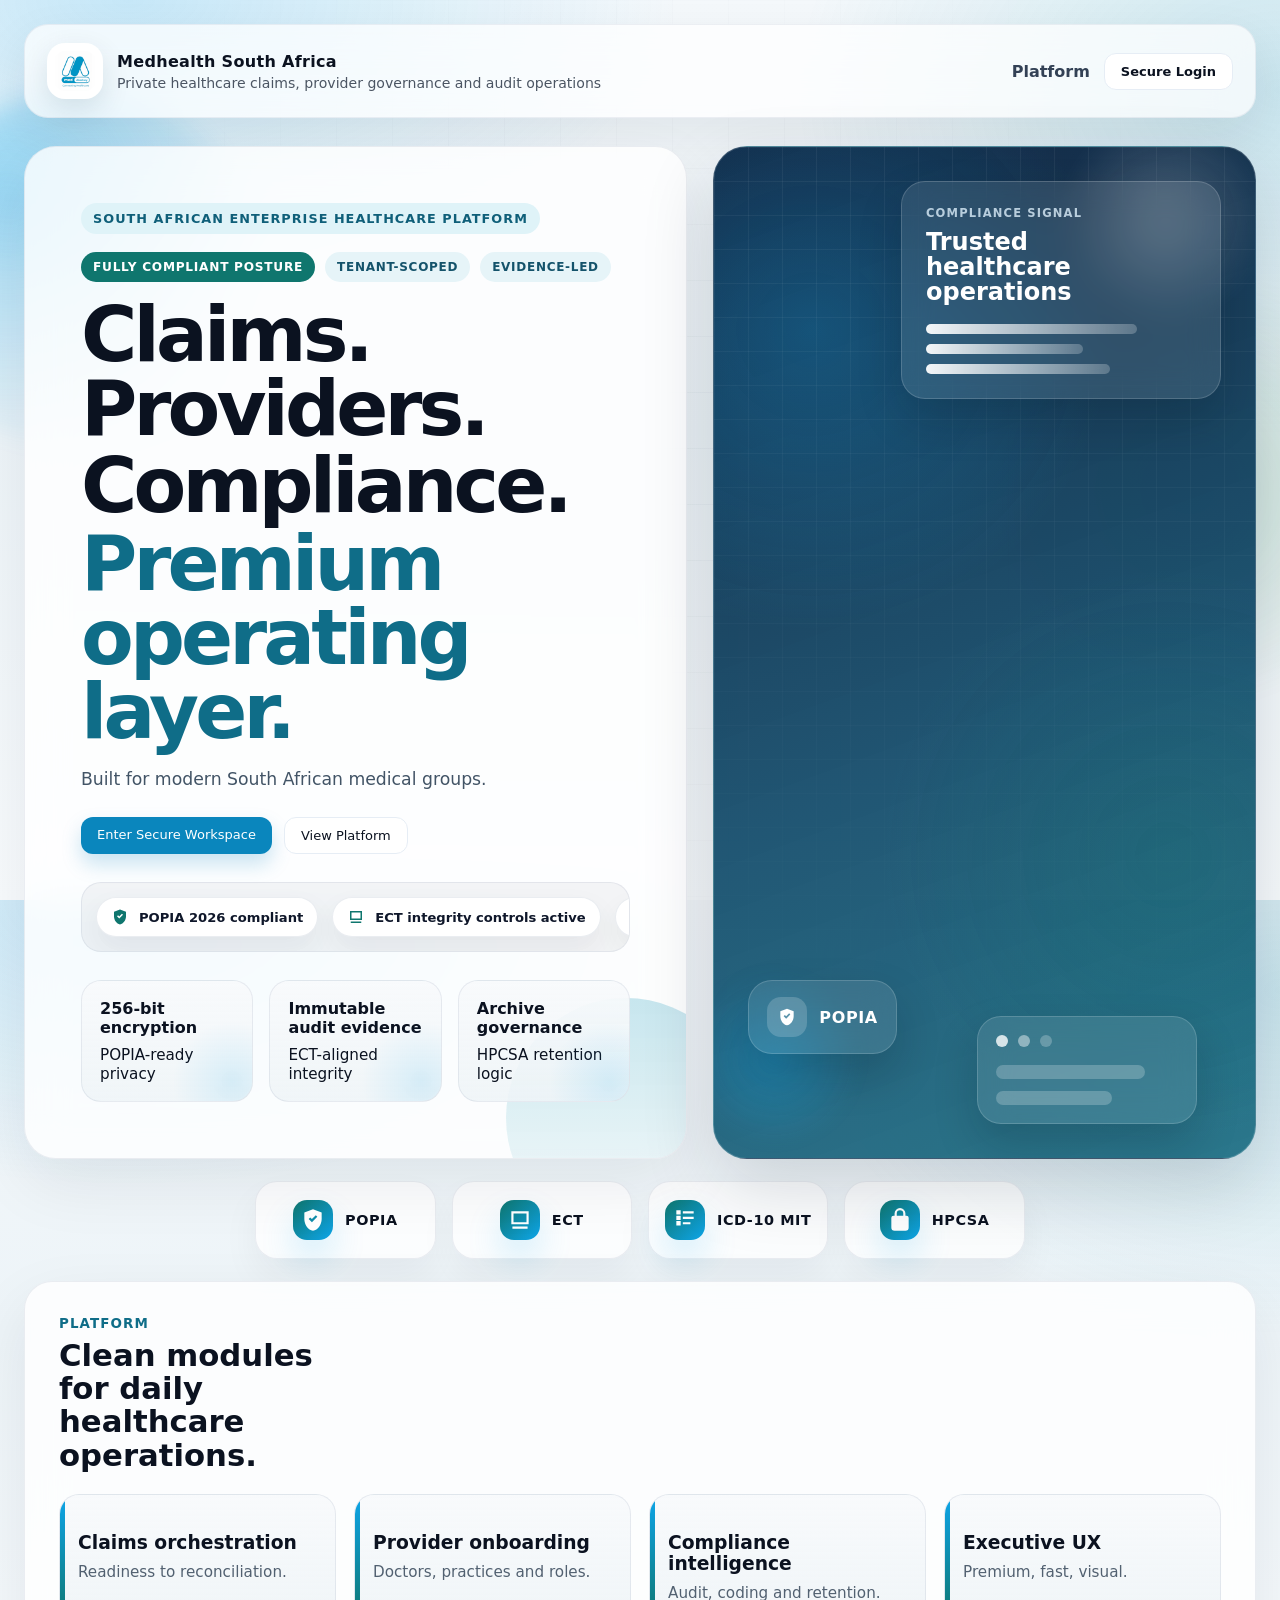
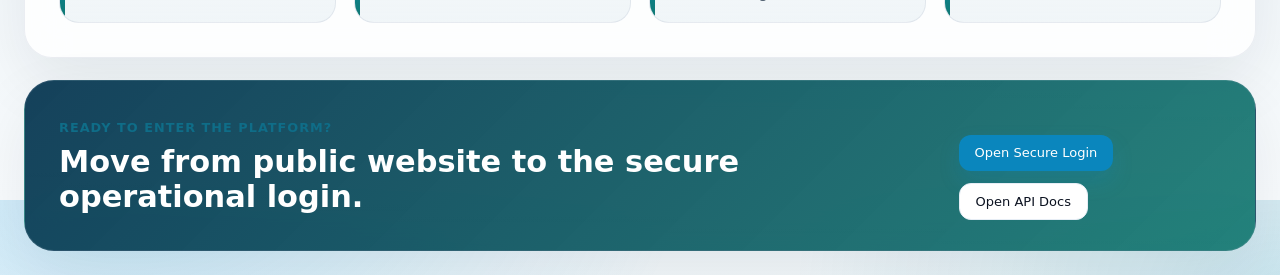
==== medhealth-ui/index.html @ 9ebc4861 "Refactor dashboard, index, and login pages for improved UX and role-based functionality - Updated da" ====
<!doctype html>
<html lang="en">
<head>
  <meta charset="utf-8" />
  <meta name="viewport" content="width=device-width, initial-scale=1" />
  <title>Medhealth South Africa | Fully Compliant Claims and Practice Platform</title>
  <link rel="stylesheet" href="css/styles.css" />
</head>
<body class="landing-body">
  <div class="landing-orb landing-orb-one"></div>
  <div class="landing-orb landing-orb-two"></div>
  <div class="landing-gridlines"></div>

  <div class="landing-shell">
    <header class="landing-topbar landing-topbar-elite">
      <a class="landing-brand" href="index.html">
        <img src="assets/MedhealthLogo.png" alt="Medhealth South Africa" />
        <span>
          <strong>Medhealth South Africa</strong>
          <em>Private healthcare claims, provider governance and audit operations</em>
        </span>
      </a>
      <nav class="landing-nav">
        <a href="#platform">Platform</a>
        <a class="btn secondary" href="login.html">Secure Login</a>
      </nav>
    </header>

    <main class="landing-main">
      <section class="landing-hero landing-hero-elite">
        <div class="landing-copy landing-copy-elite">
          <span class="landing-kicker">South African enterprise healthcare platform</span>
          <div class="landing-badge-row">
            <span class="landing-status-pill">Fully compliant posture</span>
            <span class="landing-status-pill muted">Tenant-scoped</span>
            <span class="landing-status-pill muted">Evidence-led</span>
          </div>
          <h1 class="landing-hero-title">
            <span>Claims. Providers.</span>
            <span>Compliance.</span>
            <span class="landing-hero-title-accent">Premium operating layer.</span>
          </h1>
          <p class="landing-hero-subtitle">Built for modern South African medical groups.</p>
          <div class="landing-actions">
            <a class="btn" href="login.html">Enter Secure Workspace</a>
            <a class="btn secondary" href="#platform">View Platform</a>
          </div>

          <div class="compliance-marquee">
            <div class="compliance-marquee-track">
              <span class="compliance-chip">
                <svg viewBox="0 0 24 24" aria-hidden="true"><path d="M12 2l8 3v6c0 5.25-3.44 10.06-8 11-4.56-.94-8-5.75-8-11V5l8-3zm-1 12 5-5-1.41-1.41L11 11.17l-1.59-1.59L8 11l3 3z"/></svg>
                POPIA 2026 compliant
              </span>
              <span class="compliance-chip">
                <svg viewBox="0 0 24 24" aria-hidden="true"><path d="M4 4h16v12H4zm2 2v8h12V6zm-1 12h14v2H5z"/></svg>
                ECT integrity controls active
              </span>
              <span class="compliance-chip">
                <svg viewBox="0 0 24 24" aria-hidden="true"><path d="M10 4h10v2H10zm0 5h10v2H10zm0 5h7v2h-7zM4 3h4v4H4zm0 5h4v4H4zm0 5h4v4H4z"/></svg>
                ICD-10 MIT 2026 browser owned
              </span>
              <span class="compliance-chip">
                <svg viewBox="0 0 24 24" aria-hidden="true"><path d="M12 1a5 5 0 0 1 5 5v2h1a2 2 0 0 1 2 2v9a3 3 0 0 1-3 3H7a3 3 0 0 1-3-3v-9a2 2 0 0 1 2-2h1V6a5 5 0 0 1 5-5zm3 7V6a3 3 0 1 0-6 0v2z"/></svg>
                HPCSA archive logic enforced
              </span>
              <span class="compliance-chip">
                <svg viewBox="0 0 24 24" aria-hidden="true"><path d="M12 2l8 3v6c0 5.25-3.44 10.06-8 11-4.56-.94-8-5.75-8-11V5l8-3zm-1 12 5-5-1.41-1.41L11 11.17l-1.59-1.59L8 11l3 3z"/></svg>
                POPIA 2026 compliant
              </span>
            </div>
          </div>

          <div class="landing-metrics landing-metrics-elite">
            <article>
              <strong>256-bit encryption</strong>
              <span>POPIA-ready privacy</span>
            </article>
            <article>
              <strong>Immutable audit evidence</strong>
              <span>ECT-aligned integrity</span>
            </article>
            <article>
              <strong>Archive governance</strong>
              <span>HPCSA retention logic</span>
            </article>
          </div>
        </div>
        <div class="landing-hero-visual" aria-hidden="true">
          <div class="landing-visual-frame">
            <div class="landing-visual-orbit orbit-one"></div>
            <div class="landing-visual-orbit orbit-two"></div>
            <div class="landing-visual-grid"></div>
            <div class="landing-visual-card landing-visual-card-primary">
              <span class="landing-visual-label">Compliance Signal</span>
              <strong>Trusted healthcare operations</strong>
              <div class="landing-visual-bars">
                <span></span>
                <span></span>
                <span></span>
              </div>
            </div>
            <div class="landing-visual-card landing-visual-card-floating">
              <div class="landing-visual-mini-icon">
                <svg viewBox="0 0 24 24" aria-hidden="true"><path d="M12 2l8 3v6c0 5.25-3.44 10.06-8 11-4.56-.94-8-5.75-8-11V5l8-3zm-1 12 5-5-1.41-1.41L11 11.17l-1.59-1.59L8 11l3 3z"/></svg>
              </div>
              <span>POPIA</span>
            </div>
            <div class="landing-visual-card landing-visual-card-stack">
              <div class="landing-visual-dot-row">
                <span></span>
                <span></span>
                <span></span>
              </div>
              <div class="landing-visual-pill-row">
                <span></span>
                <span></span>
              </div>
            </div>
          </div>
        </div>
      </section>

      <section class="landing-icon-strip" aria-label="Compliance controls">
        <article class="landing-icon-tile">
          <div class="compliance-seal-icon small">
            <svg viewBox="0 0 24 24" aria-hidden="true"><path d="M12 2l8 3v6c0 5.25-3.44 10.06-8 11-4.56-.94-8-5.75-8-11V5l8-3zm-1 12 5-5-1.41-1.41L11 11.17l-1.59-1.59L8 11l3 3z"/></svg>
          </div>
          <strong>POPIA</strong>
        </article>
        <article class="landing-icon-tile">
          <div class="compliance-seal-icon small">
            <svg viewBox="0 0 24 24" aria-hidden="true"><path d="M4 4h16v12H4zm2 2v8h12V6zm-1 12h14v2H5z"/></svg>
          </div>
          <strong>ECT</strong>
        </article>
        <article class="landing-icon-tile">
          <div class="compliance-seal-icon small">
            <svg viewBox="0 0 24 24" aria-hidden="true"><path d="M10 4h10v2H10zm0 5h10v2H10zm0 5h7v2h-7zM4 3h4v4H4zm0 5h4v4H4zm0 5h4v4H4z"/></svg>
          </div>
          <strong>ICD-10 MIT</strong>
        </article>
        <article class="landing-icon-tile">
          <div class="compliance-seal-icon small">
            <svg viewBox="0 0 24 24" aria-hidden="true"><path d="M12 1a5 5 0 0 1 5 5v2h1a2 2 0 0 1 2 2v9a3 3 0 0 1-3 3H7a3 3 0 0 1-3-3v-9a2 2 0 0 1 2-2h1V6a5 5 0 0 1 5-5zm3 7V6a3 3 0 1 0-6 0v2z"/></svg>
          </div>
          <strong>HPCSA</strong>
        </article>
      </section>

      <section class="landing-section" id="platform">
        <div class="landing-section-head">
          <span>Platform</span>
          <h2>Clean modules for daily healthcare operations.</h2>
        </div>
        <div class="landing-feature-grid landing-feature-grid-elite">
          <article class="landing-feature-card feature-card-accent">
            <h3>Claims orchestration</h3>
            <p>Readiness to reconciliation.</p>
          </article>
          <article class="landing-feature-card feature-card-accent">
            <h3>Provider onboarding</h3>
            <p>Doctors, practices and roles.</p>
          </article>
          <article class="landing-feature-card feature-card-accent">
            <h3>Compliance intelligence</h3>
            <p>Audit, coding and retention.</p>
          </article>
          <article class="landing-feature-card feature-card-accent">
            <h3>Executive UX</h3>
            <p>Premium, fast, visual.</p>
          </article>
        </div>
      </section>

      <section class="landing-cta landing-cta-elite">
        <div>
          <span>Ready to enter the platform?</span>
          <h2>Move from public website to the secure operational login.</h2>
        </div>
        <div class="landing-actions">
          <a class="btn" href="login.html">Open Secure Login</a>
          <a class="btn secondary" href="http://localhost:8001/docs">Open API Docs</a>
        </div>
      </section>
    </main>
  </div>
</body>
</html>
---- medhealth-ui/css/styles.css ----
@import "./tokens.css";
*{box-sizing:border-box}
html,body{height:100%}
body{
  margin:0;
  font-family:var(--sans);
  color:var(--ink-900);
  background: radial-gradient(1200px 700px at 10% -10%, var(--brand-200), transparent 55%),
              radial-gradient(900px 600px at 110% 10%, rgba(0,163,217,.18), transparent 55%),
              var(--bg-50);
}
a{color:inherit; text-decoration:none}
button, input, select, textarea{font-family:inherit}
/* Layout */
.shell{
  display:grid;
  grid-template-columns: 280px 1fr;
  height:100vh;
  position:relative;
  transition:grid-template-columns var(--transition-slow);
}
.landing-body,
.login-page-body{
  min-height:100vh;
  background:
    radial-gradient(1000px 520px at 10% 0%, rgba(14,165,233,.2), transparent 55%),
    radial-gradient(900px 640px at 100% 10%, rgba(8,145,178,.18), transparent 54%),
    linear-gradient(180deg, #f4f8fb 0%, #edf4f8 48%, #f8fbfd 100%);
  position:relative;
  overflow-x:hidden;
}
.landing-orb{
  position:fixed;
  border-radius:999px;
  filter:blur(12px);
  opacity:.55;
  z-index:0;
  pointer-events:none;
}
.landing-orb-one{
  width:360px;height:360px;top:90px;left:-100px;
  background:radial-gradient(circle at 30% 30%, rgba(14,165,233,.65), rgba(14,165,233,.02) 72%);
}
.landing-orb-two{
  width:420px;height:420px;top:280px;right:-120px;
  background:radial-gradient(circle at 50% 50%, rgba(21,128,61,.34), rgba(21,128,61,.02) 72%);
}
.landing-orb-three{
  width:420px;height:420px;top:-60px;left:55%;
  background:radial-gradient(circle at 50% 50%, rgba(8,145,178,.46), rgba(8,145,178,.03) 72%);
}
.landing-orb-four{
  width:320px;height:320px;bottom:80px;left:-80px;
  background:radial-gradient(circle at 50% 50%, rgba(37,99,235,.3), rgba(37,99,235,.02) 72%);
}
.landing-gridlines{
  position:fixed;
  inset:0;
  background-image:
    linear-gradient(rgba(15,23,42,.035) 1px, transparent 1px),
    linear-gradient(90deg, rgba(15,23,42,.035) 1px, transparent 1px);
  background-size:56px 56px;
  mask-image:radial-gradient(circle at center, rgba(0,0,0,.9), transparent 82%);
  pointer-events:none;
  z-index:0;
}
.landing-shell{
  min-height:100vh;
  padding:24px;
  position:relative;
  z-index:1;
}
.landing-topbar-elite{
  background:rgba(255,255,255,.76);
  box-shadow:0 24px 64px rgba(15,23,42,.1);
}
.landing-topbar{
  max-width:1280px;
  margin:0 auto 28px;
  padding:18px 22px;
  display:flex;
  align-items:center;
  justify-content:space-between;
  gap:20px;
  background:rgba(255,255,255,.72);
  border:1px solid rgba(148,163,184,.16);
  border-radius:24px;
  box-shadow:0 18px 48px rgba(15,23,42,.08);
  backdrop-filter:blur(18px);
}
.landing-brand{
  display:flex;
  align-items:center;
  gap:14px;
  min-width:0;
}
.landing-brand img{
  width:56px;
  height:56px;
  object-fit:contain;
  padding:8px;
  border-radius:18px;
  background:#fff;
  box-shadow:0 10px 28px rgba(8,47,73,.12);
}
.landing-brand span{
  display:flex;
  flex-direction:column;
  gap:4px;
}
.landing-brand strong{
  font-size:1rem;
  letter-spacing:.02em;
}
.landing-brand em{
  font-style:normal;
  color:#4b5563;
  font-size:.88rem;
}
.landing-nav{
  display:flex;
  align-items:center;
  gap:14px;
  flex-wrap:wrap;
}
.landing-nav a{
  color:#334155;
  font-weight:600;
}
.landing-main{
  max-width:1280px;
  margin:0 auto;
  display:grid;
  gap:22px;
}
.landing-hero-elite{
  position:relative;
}
.landing-copy-elite{
  background:
    linear-gradient(135deg, rgba(255,255,255,.9), rgba(247,251,253,.82)),
    radial-gradient(circle at top right, rgba(14,165,233,.08), transparent 35%);
}
.landing-hero{
  display:grid;
  grid-template-columns:minmax(0, 1.1fr) minmax(320px, .9fr);
  gap:26px;
  align-items:stretch;
}
.landing-copy,
.landing-section,
.landing-cta,
.login-showcase-card,
.login-panel-modern{
  background:rgba(255,255,255,.8);
  border:1px solid rgba(148,163,184,.18);
  box-shadow:0 24px 64px rgba(15,23,42,.08);
  backdrop-filter:blur(20px);
}
.landing-copy{
  border-radius:32px;
  padding:56px;
  position:relative;
  overflow:hidden;
}
.landing-hero-visual{
  min-width:0;
  display:flex;
}
.landing-visual-frame{
  width:100%;
  min-height:100%;
  border-radius:34px;
  position:relative;
  overflow:hidden;
  background:
    radial-gradient(circle at 18% 18%, rgba(14,165,233,.26), transparent 32%),
    radial-gradient(circle at 84% 70%, rgba(15,118,110,.22), transparent 34%),
    linear-gradient(160deg, rgba(10,30,58,.96), rgba(14,72,104,.92) 58%, rgba(18,103,125,.88));
  border:1px solid rgba(255,255,255,.18);
  box-shadow:0 28px 72px rgba(15,23,42,.16);
  padding:28px;
}
.landing-visual-grid{
  position:absolute;
  inset:0;
  background-image:
    linear-gradient(rgba(255,255,255,.06) 1px, transparent 1px),
    linear-gradient(90deg, rgba(255,255,255,.06) 1px, transparent 1px);
  background-size:34px 34px;
  mask-image:linear-gradient(180deg, rgba(0,0,0,.88), transparent 90%);
}
.landing-visual-orbit{
  position:absolute;
  border-radius:999px;
  filter:blur(8px);
}
.landing-visual-orbit.orbit-one{
  width:220px;
  height:220px;
  top:-40px;
  right:-20px;
  background:radial-gradient(circle, rgba(255,255,255,.22), transparent 68%);
}
.landing-visual-orbit.orbit-two{
  width:180px;
  height:180px;
  bottom:10px;
  left:-30px;
  background:radial-gradient(circle, rgba(14,165,233,.34), transparent 68%);
}
.landing-visual-card{
  position:absolute;
  border-radius:24px;
  border:1px solid rgba(255,255,255,.16);
  background:rgba(255,255,255,.1);
  box-shadow:0 20px 44px rgba(7,16,28,.18);
  backdrop-filter:blur(16px);
}
.landing-visual-card-primary{
  inset:34px 34px auto auto;
  width:min(320px, calc(100% - 68px));
  padding:24px;
}
.landing-visual-label{
  display:block;
  margin-bottom:10px;
  color:rgba(224,242,254,.78);
  text-transform:uppercase;
  letter-spacing:.1em;
  font-size:.72rem;
  font-weight:700;
}
.landing-visual-card-primary strong{
  display:block;
  color:#fff;
  font-size:1.5rem;
  line-height:1.05;
  max-width:10ch;
}
.landing-visual-bars{
  display:grid;
  gap:10px;
  margin-top:18px;
}
.landing-visual-bars span{
  display:block;
  height:10px;
  border-radius:999px;
  background:linear-gradient(90deg, rgba(255,255,255,.95), rgba(255,255,255,.22));
}
.landing-visual-bars span:nth-child(1){width:78%}
.landing-visual-bars span:nth-child(2){width:58%}
.landing-visual-bars span:nth-child(3){width:68%}
.landing-visual-card-floating{
  left:34px;
  bottom:104px;
  padding:16px 18px;
  display:flex;
  align-items:center;
  gap:12px;
}
.landing-visual-mini-icon{
  width:40px;
  height:40px;
  border-radius:14px;
  display:inline-flex;
  align-items:center;
  justify-content:center;
  background:rgba(255,255,255,.18);
}
.landing-visual-mini-icon svg{
  width:20px;
  height:20px;
  fill:#fff;
}
.landing-visual-card-floating span{
  color:#fff;
  font-weight:700;
  letter-spacing:.04em;
}
.landing-visual-card-stack{
  right:58px;
  bottom:34px;
  width:220px;
  padding:18px;
}
.landing-visual-dot-row{
  display:flex;
  gap:10px;
}
.landing-visual-dot-row span{
  width:12px;
  height:12px;
  border-radius:50%;
  background:rgba(255,255,255,.8);
}
.landing-visual-dot-row span:nth-child(2){opacity:.55}
.landing-visual-dot-row span:nth-child(3){opacity:.3}
.landing-visual-pill-row{
  display:grid;
  gap:12px;
  margin-top:18px;
}
.landing-visual-pill-row span{
  display:block;
  height:14px;
  border-radius:999px;
  background:rgba(255,255,255,.22);
}
.landing-visual-pill-row span:first-child{width:82%}
.landing-visual-pill-row span:last-child{width:64%}
.landing-copy::before{
  content:"";
  position:absolute;
  inset:auto -60px -80px auto;
  width:240px;
  height:240px;
  border-radius:50%;
  background:linear-gradient(180deg, rgba(8,145,178,.22), rgba(14,116,144,.02));
}
.landing-kicker{
  display:inline-flex;
  margin-bottom:18px;
  padding:8px 12px;
  border-radius:999px;
  background:#dff3f8;
  color:#0f5f79;
  font-size:.8rem;
  font-weight:700;
  text-transform:uppercase;
  letter-spacing:.08em;
}
.landing-badge-row{
  display:flex;
  gap:10px;
  flex-wrap:wrap;
  margin-bottom:16px;
}
.landing-status-pill{
  display:inline-flex;
  align-items:center;
  padding:8px 12px;
  border-radius:999px;
  background:#0f766e;
  color:#fff;
  font-size:.76rem;
  font-weight:700;
  letter-spacing:.06em;
  text-transform:uppercase;
}
.landing-status-pill.muted{
  background:#e6f4f8;
  color:#14536b;
}
.landing-hero-title{
  margin:0;
  display:grid;
  gap:4px;
  font-size:clamp(3.2rem, 6vw, 6rem);
  line-height:.96;
  max-width:13.5ch;
  letter-spacing:-.05em;
  text-wrap:balance;
}
.landing-hero-title span{
  display:block;
}
.landing-hero-title-accent{
  color:#0f6d88;
}
.landing-copy p,
.landing-hero-subtitle{
  margin:18px 0 0;
  max-width:42ch;
  font-size:1.08rem;
  line-height:1.55;
  color:#425466;
}
.compliance-marquee{
  margin-top:28px;
  overflow:hidden;
  border-radius:20px;
  border:1px solid rgba(148,163,184,.18);
  background:rgba(15,23,42,.04);
}
.compliance-marquee-track{
  display:flex;
  gap:14px;
  width:max-content;
  padding:14px;
  animation:marquee-slide 28s linear infinite;
}
.compliance-chip{
  display:inline-flex;
  align-items:center;
  gap:10px;
  padding:10px 14px;
  border-radius:999px;
  background:#fff;
  color:#0f172a;
  border:1px solid rgba(148,163,184,.2);
  box-shadow:0 12px 28px rgba(15,23,42,.06);
  font-size:.82rem;
  font-weight:700;
  white-space:nowrap;
}
.compliance-chip svg{
  width:18px;
  height:18px;
  fill:#0f766e;
}
.compliance-chip.compact{
  font-size:.78rem;
  padding:8px 12px;
}
@keyframes marquee-slide{
  from{transform:translateX(0)}
  to{transform:translateX(-33%)}
}
.landing-actions{
  display:flex;
  gap:12px;
  flex-wrap:wrap;
  margin-top:24px;
}
.landing-metrics,
.landing-feature-grid,
.landing-compliance-grid,
.landing-ops-grid,
.seeded-access-grid{
  display:grid;
  gap:16px;
}
.landing-metrics{
  margin-top:28px;
  grid-template-columns:repeat(3, minmax(0, 1fr));
}
.landing-metrics article,
.landing-feature-card,
.landing-compliance-grid article,
.landing-ops-grid article,
.seeded-access-card{
  padding:18px;
  border-radius:20px;
  background:linear-gradient(180deg, rgba(248,250,252,.96), rgba(238,244,247,.88));
  border:1px solid rgba(148,163,184,.18);
}
.landing-metrics strong,
.landing-feature-card h3,
.landing-compliance-grid strong,
.landing-ops-grid h3,
.seeded-access-card strong{
  display:block;
  margin-bottom:8px;
}
.landing-metrics article span,
.landing-feature-card p,
.landing-ops-grid li{
  font-size:.95rem;
}
.landing-metrics-elite article{
  position:relative;
  overflow:hidden;
}
.landing-metrics-elite article::after{
  content:"";
  position:absolute;
  inset:auto -40px -40px auto;
  width:120px;height:120px;
  border-radius:50%;
  background:radial-gradient(circle, rgba(14,165,233,.12), transparent 70%);
}
.landing-icon-strip{
  max-width:1280px;
  margin:0 auto;
  display:grid;
  grid-template-columns:repeat(4, minmax(0, 1fr));
  gap:16px;
}
.landing-icon-tile{
  padding:18px 16px;
  border-radius:22px;
  background:rgba(255,255,255,.78);
  border:1px solid rgba(148,163,184,.18);
  box-shadow:0 18px 36px rgba(15,23,42,.05);
  display:flex;
  align-items:center;
  justify-content:center;
  gap:12px;
}
.landing-icon-tile strong{
  font-size:.9rem;
  letter-spacing:.04em;
}
.compliance-seal-icon{
  width:56px;
  height:56px;
  border-radius:18px;
  display:inline-flex;
  align-items:center;
  justify-content:center;
  margin-bottom:14px;
  background:linear-gradient(135deg, #0f766e, #0ea5e9);
  box-shadow:0 18px 34px rgba(14,165,233,.18);
}
.compliance-seal-icon svg{
  width:26px;
  height:26px;
  fill:#fff;
}
.compliance-seal-icon.small{
  width:40px;
  height:40px;
  margin-bottom:0;
  border-radius:14px;
}
.feature-card-accent{
  position:relative;
  overflow:hidden;
}
.feature-card-accent::before{
  content:"";
  position:absolute;
  inset:0 auto 0 0;
  width:5px;
  background:linear-gradient(180deg, #0ea5e9, #0f766e);
}
.landing-compliance-icons{
  display:grid;
  grid-template-columns:repeat(4, minmax(0, 1fr));
  gap:18px;
}
.landing-compliance-icon-card{
  padding:26px 20px;
  border-radius:24px;
  text-align:center;
  background:linear-gradient(180deg, rgba(248,250,252,.98), rgba(238,244,247,.92));
  border:1px solid rgba(148,163,184,.18);
  box-shadow:0 18px 36px rgba(15,23,42,.05);
}
.landing-compliance-icon-card .compliance-seal-icon{
  margin:0 auto 14px;
}
.landing-compliance-icon-card strong{
  display:block;
  font-size:1rem;
  margin-bottom:6px;
}
.landing-compliance-icon-card span{
  display:block;
  color:#0f6d88;
  font-size:.8rem;
  font-weight:700;
  text-transform:uppercase;
  letter-spacing:.08em;
  margin-bottom:12px;
}
.landing-compliance-icon-card p{
  margin:0;
  color:#526171;
  line-height:1.5;
  font-size:.92rem;
}
.landing-ops-grid-elite article{
  background:linear-gradient(180deg, rgba(248,250,252,.98), rgba(236,244,247,.92));
  border-radius:22px;
  border:1px solid rgba(148,163,184,.18);
  padding:22px;
}
.landing-cta-elite{
  background:
    linear-gradient(135deg, rgba(11,57,84,.96), rgba(15,118,110,.9)),
    linear-gradient(180deg, rgba(255,255,255,.08), rgba(255,255,255,.02));
  color:#f8fbfd;
}
.landing-cta-elite span{
  color:#c9f4ff;
}
.landing-cta-elite h2{
  color:#fff;
}
.landing-section{
  border-radius:28px;
  padding:34px;
}
.landing-section-head{
  margin-bottom:22px;
}
.landing-section-head span{
  display:block;
  margin-bottom:8px;
  color:#0f6d88;
  font-size:.84rem;
  font-weight:700;
  text-transform:uppercase;
  letter-spacing:.08em;
}
.landing-section-head h2{
  margin:0;
  font-size:clamp(1.8rem, 2.4vw, 2.8rem);
  line-height:1.08;
  max-width:14ch;
}
.landing-feature-grid{
  grid-template-columns:repeat(4, minmax(0, 1fr));
}
.landing-feature-grid-elite{
  gap:18px;
}
.landing-feature-card p,
.landing-compliance-grid p,
.landing-ops-grid li{
  margin:0;
  color:#526171;
  line-height:1.5;
}
.landing-ops-grid{
  grid-template-columns:repeat(3, minmax(0, 1fr));
}
.landing-ops-grid ul{
  margin:0;
  padding-left:18px;
  display:grid;
  gap:10px;
}
.landing-cta{
  border-radius:30px;
  padding:30px 34px;
  display:flex;
  align-items:center;
  justify-content:space-between;
  gap:18px;
}
.landing-cta span{
  color:#0f6d88;
  text-transform:uppercase;
  letter-spacing:.08em;
  font-size:.8rem;
  font-weight:700;
}
.landing-cta h2{
  margin:8px 0 0;
  font-size:1.9rem;
}
.login-page-shell-elite{
  position:relative;
  z-index:1;
}
.login-showcase-card-elite{
  box-shadow:0 28px 72px rgba(15,23,42,.16);
}
.compliance-seal-stack{
  display:grid;
  gap:12px;
  margin-top:24px;
}
.compliance-seal-inline{
  display:flex;
  align-items:flex-start;
  gap:12px;
  padding:14px 16px;
  border-radius:18px;
  border:1px solid rgba(255,255,255,.14);
  background:rgba(255,255,255,.08);
}
.compliance-seal-inline strong{
  display:block;
  margin-bottom:6px;
}
.compliance-seal-inline span{
  color:rgba(239,249,255,.8);
  line-height:1.55;
}
.login-panel-modern-elite{
  background:
    linear-gradient(180deg, rgba(255,255,255,.88), rgba(249,251,252,.9)),
    radial-gradient(circle at top right, rgba(14,165,233,.08), transparent 32%);
}
.login-compliance-banner{
  margin:0 0 18px;
}
.seeded-access-elite .seeded-access-card{
  background:linear-gradient(180deg, rgba(255,255,255,.98), rgba(242,247,249,.94));
}
.login-page-shell{
  min-height:100vh;
  display:grid;
  grid-template-columns:minmax(320px, .95fr) minmax(420px, 1.05fr);
}
.login-showcase{
  padding:30px;
  display:flex;
}
.login-showcase-card{
  width:100%;
  border-radius:32px;
  padding:34px;
  background:
    linear-gradient(180deg, rgba(7,89,133,.98), rgba(15,118,110,.9)),
    linear-gradient(180deg, rgba(255,255,255,.04), rgba(255,255,255,.02));
  color:#eff9ff;
}
.login-back-link{
  display:inline-flex;
  margin-bottom:18px;
  color:rgba(239,249,255,.86);
  font-weight:600;
}
.login-showcase-card .logo{
  width:64px;
  height:64px;
  object-fit:contain;
  padding:10px;
  border-radius:20px;
  background:#fff;
}
.login-showcase-card h1{
  margin:18px 0 0;
  font-size:clamp(2rem, 3vw, 3.2rem);
  line-height:1.06;
}
.login-showcase-card p{
  color:rgba(239,249,255,.84);
  line-height:1.7;
}
.login-compliance-list{
  display:grid;
  gap:14px;
  margin-top:24px;
}
.login-compliance-list article{
  padding:16px 18px;
  border-radius:18px;
  border:1px solid rgba(255,255,255,.16);
  background:rgba(255,255,255,.08);
}
.login-compliance-list strong{
  display:block;
  margin-bottom:8px;
}
.login-compliance-list span{
  color:rgba(239,249,255,.78);
  line-height:1.6;
}
.login-workspace{
  padding:30px;
  display:flex;
  align-items:center;
  justify-content:center;
}
.login-panel-modern{
  width:min(820px, 100%);
  border-radius:32px;
  padding:34px;
}
.login-panel-head span{
  display:block;
  color:#0f6d88;
  text-transform:uppercase;
  letter-spacing:.08em;
  font-size:.8rem;
  font-weight:700;
}
.login-panel-head h2{
  margin:10px 0 10px;
  font-size:2rem;
}
.login-panel-head p{
  margin:0 0 22px;
  color:#526171;
  line-height:1.7;
}
.login-submit{
  width:100%;
  margin-top:8px;
  min-height:48px;
  font-size:.96rem;
}
.login-error{
  display:none;
  margin-top:12px;
  color:#b91c1c;
  font-size:.9rem;
  font-weight:600;
}
.seeded-access{
  margin-top:28px;
  padding-top:24px;
  border-top:1px solid rgba(148,163,184,.2);
}
.seeded-access-head{
  display:flex;
  align-items:center;
  justify-content:space-between;
  gap:12px;
  margin-bottom:16px;
}
.seeded-access-head span{
  color:#64748b;
  font-size:.84rem;
}
.seeded-access-grid{
  grid-template-columns:repeat(2, minmax(0, 1fr));
}
.seeded-access-card{
  cursor:pointer;
  transition:transform var(--transition), box-shadow var(--transition), border-color var(--transition);
}
.seeded-access-card:hover{
  transform:translateY(-2px);
  box-shadow:0 16px 30px rgba(15,23,42,.08);
  border-color:rgba(14,165,233,.3);
}
.seeded-access-card span{
  display:block;
  color:#0f6d88;
  font-size:.78rem;
  text-transform:uppercase;
  letter-spacing:.08em;
  font-weight:700;
}
.seeded-access-card p{
  margin:0;
  color:#526171;
}
.seeded-access-card code{
  background:#e8f5f9;
  color:#0f4c62;
  padding:3px 6px;
  border-radius:8px;
}
.sidebar{
  background: linear-gradient(180deg, rgba(11,62,90,.98), rgba(10,134,189,.92));
  color:white;
  padding:20px 16px;
  display:flex;
  flex-direction:column;
  gap:18px;
  min-width:0;
  overflow:hidden;
  transition:transform var(--transition-slow), opacity var(--transition-slow), padding var(--transition-slow);
  z-index:40;
}
.shell.sidebar-closed{
  grid-template-columns: 0 1fr;
}
.shell.sidebar-collapsed{
  grid-template-columns: 92px 1fr;
}
.shell.sidebar-closed .sidebar{
  transform:translateX(-100%);
  opacity:0;
  pointer-events:none;
  padding-left:0;
  padding-right:0;
}
.sidebar-backdrop{
  position:fixed;
  inset:0;
  background:rgba(11,18,32,.48);
  opacity:0;
  pointer-events:none;
  transition:opacity var(--transition-slow);
  z-index:35;
}
.shell.sidebar-open .sidebar-backdrop{
  opacity:1;
  pointer-events:auto;
}
.sidebar-head{
  display:flex;
  align-items:flex-start;
  justify-content:space-between;
  gap:12px;
}
.sidebar-toggle{
  display:inline-flex;
  align-items:center;
  justify-content:center;
  min-width:40px;
  min-height:40px;
  padding:0 12px;
  border-radius:12px;
  border:1px solid var(--line-200);
  background:rgba(255,255,255,.88);
  color:var(--ink-900);
  cursor:pointer;
  box-shadow:0 8px 20px rgba(11,18,32,.08);
  transition:background var(--transition), box-shadow var(--transition), transform var(--transition);
}
.sidebar-toggle:hover{
  background:#fff;
}
.sidebar-toggle:focus-visible{
  outline:none;
  box-shadow:var(--focus-ring);
}
.sidebar-toggle:active{
  transform:translateY(1px);
}
.sidebar-toggle--header{
  flex-shrink:0;
  width:44px;
  min-width:44px;
  padding:0;
  font-size:18px;
  font-weight:700;
}
.sidebar-toggle--sidebar{
  background:rgba(255,255,255,.16);
  border-color:rgba(255,255,255,.24);
  color:#fff;
  box-shadow:none;
}
.sidebar-toggle--sidebar:hover{
  background:rgba(255,255,255,.24);
}
.main{
  min-width:0;
}
.brand{
  display:flex;
  align-items:center;
  gap:12px;
  padding:6px 10px;
}
.brand img{width:44px; height:44px; object-fit:contain; background:white; border-radius:12px; padding:6px}
.brand .title{
  display:flex; flex-direction:column; line-height:1.1;
}
.brand .title strong{font-size:15px; letter-spacing:.2px}
.brand .title span{font-size:12px; opacity:.9}
.nav{
  display:flex; flex-direction:column; gap:6px;
}
.nav a{
  display:flex; align-items:center; gap:10px;
  padding:10px 12px;
  border-radius:12px;
  opacity:.95;
  position:relative;
}
.nav a:hover{background:rgba(255,255,255,.10)}
.nav a.active{background:rgba(255,255,255,.16)}
.nav-link-icon,
.sidebar-signout-icon{
  display:inline-flex;
  align-items:center;
  justify-content:center;
  width:20px;
  height:20px;
  flex-shrink:0;
}
.nav-link-icon svg,
.sidebar-signout-icon svg{
  width:18px;
  height:18px;
  fill:currentColor;
}
.nav-link-label,
.sidebar-signout-label{
  min-width:0;
  overflow:hidden;
  text-overflow:ellipsis;
  white-space:nowrap;
}
.sidebar-signout{
  display:flex;
  align-items:center;
  justify-content:center;
  gap:10px;
  min-height:44px;
  position:relative;
}
.nav .badge{
  margin-left:auto;
  font-size:12px;
  padding:2px 8px;
  border:1px solid rgba(255,255,255,.35);
  border-radius:999px;
  opacity:.95;
}
.sidebar .footer{
  margin-top:auto;
  display:flex; flex-direction:column; gap:8px;
  padding:10px;
  border-top:1px solid rgba(255,255,255,.18);
}
.shell.sidebar-collapsed .sidebar{
  transform:none;
  opacity:1;
  pointer-events:auto;
  padding:18px 10px;
  overflow:visible;
}
.shell.sidebar-collapsed .sidebar-head{
  justify-content:center;
}
.shell.sidebar-collapsed .brand{
  justify-content:center;
  padding:6px 0;
}
.shell.sidebar-collapsed .brand .title,
.shell.sidebar-collapsed .nav-link-label,
.shell.sidebar-collapsed .nav .badge,
.shell.sidebar-collapsed .footer .kv,
.shell.sidebar-collapsed .sidebar-signout-label{
  display:none;
}
.shell.sidebar-collapsed .nav{
  gap:10px;
}
.shell.sidebar-collapsed .nav a{
  justify-content:center;
  gap:0;
  padding:13px 0;
  border-radius:16px;
}
.shell.sidebar-collapsed .sidebar .footer{
  align-items:center;
  padding-left:0;
  padding-right:0;
}
.shell.sidebar-collapsed .sidebar-signout{
  width:52px;
  min-height:48px;
  padding:0;
}
.shell.sidebar-collapsed .nav a::after,
.shell.sidebar-collapsed .sidebar-signout::after{
  content:attr(data-nav-label);
  position:absolute;
  left:calc(100% + 14px);
  top:50%;
  transform:translateY(-50%) translateX(-6px);
  background:#0b1220;
  color:#fff;
  padding:7px 10px;
  border-radius:10px;
  font-size:12px;
  font-weight:600;
  letter-spacing:.2px;
  white-space:nowrap;
  opacity:0;
  pointer-events:none;
  box-shadow:0 12px 28px rgba(11,18,32,.22);
  transition:opacity var(--transition), transform var(--transition);
  z-index:60;
}
.shell.sidebar-collapsed .nav a:hover::after,
.shell.sidebar-collapsed .nav a:focus-visible::after,
.shell.sidebar-collapsed .sidebar-signout:hover::after,
.shell.sidebar-collapsed .sidebar-signout:focus-visible::after{
  opacity:1;
  transform:translateY(-50%) translateX(0);
}
.kv{display:flex; justify-content:space-between; font-size:12px; opacity:.9}
.main{
  display:flex;
  flex-direction:column;
  padding:22px 26px;
  gap:16px;
  overflow:auto;
}
.topbar{
  display:flex; align-items:center; justify-content:space-between;
  gap:16px;
  flex-wrap:wrap;
}
.h1{
  display:flex; flex-direction:column; gap:4px;
}
.topbar-start,
.cockpit-topbar-start{
  display:flex;
  align-items:center;
  gap:12px;
  min-width:0;
}
.h1 h1{margin:0; font-size:22px}
.h1 p{margin:0; color:var(--ink-500); font-size:13px}
.actions{display:flex; gap:10px; align-items:center}
.pill{
  display:inline-flex; align-items:center; gap:8px;
  padding:9px 12px;
  background:rgba(255,255,255,.8);
  border:1px solid var(--line-200);
  border-radius:999px;
  box-shadow: 0 6px 16px rgba(11,18,32,.05);
}
.pill input{
  border:none; outline:none; background:transparent; min-width:260px;
}
.select{
  border:none; outline:none; background:transparent; color:var(--ink-900);
}
.btn{
  border:none;
  border-radius:12px;
  padding:10px 16px;
  min-height:36px;
  background:var(--brand-600);
  color:white;
  cursor:pointer;
  font-size:13px;
  font-weight:500;
  box-shadow: 0 10px 20px rgba(10,134,189,.22);
  transition: filter var(--transition), box-shadow var(--transition);
}
.btn:hover { filter:brightness(.94) }
.btn:active { filter:brightness(.88); transform:translateY(1px) }
.btn:focus-visible { outline:none; box-shadow: var(--focus-ring) }
.btn:disabled, .btn[disabled] {
  opacity:.45; cursor:not-allowed; pointer-events:none;
}
.btn.loading { position:relative; color:transparent; pointer-events:none }
.btn.loading::after {
  content:""; position:absolute; inset:0; margin:auto;
  width:14px; height:14px;
  border:2px solid rgba(255,255,255,.35); border-top-color:#fff;
  border-radius:50%;
  animation:btn-spin 0.6s linear infinite;
}
@keyframes btn-spin { to { transform:rotate(360deg) } }
.btn.secondary{
  background:white;
  color:var(--ink-900);
  border:1px solid var(--line-200);
  box-shadow:none;
}
.btn.secondary:hover { background:var(--bg-50) }
.btn.secondary.loading::after { border-color:rgba(0,0,0,.2); border-top-color:var(--ink-700) }
.btn.warn {
  background:var(--color-error);
  color:white;
  box-shadow:0 10px 20px rgba(180,35,24,.2);
}
.grid{
  display:grid;
  grid-template-columns: repeat(12, 1fr);
  gap:14px;
}
.card{
  background:var(--card);
  border:1px solid var(--line-200);
  border-radius:var(--radius);
  box-shadow:var(--shadow);
  padding:14px;
}
.card h3{margin:0 0 10px 0; font-size:14px}
.card .muted{color:var(--ink-500); font-size:12px}
.kpi{
  display:flex; flex-direction:column; gap:8px;
}
.kpi .value{font-size:26px; font-weight:700; letter-spacing:.2px}
.kpi .delta{font-size:12px; color:var(--ink-500)}
.kpi .delta strong{color:var(--brand-700)}
.table{
  width:100%;
  border-collapse:separate;
  border-spacing:0;
  overflow:hidden;
  border:1px solid var(--line-200);
  border-radius:16px;
}
.table th, .table td{
  padding:10px 10px;
  text-align:left;
  border-bottom:1px solid var(--line-200);
  font-size:13px;
}
.table th{background:#f1f6fb; color:var(--ink-700); font-weight:700}
.table tbody tr:hover td { background:rgba(10,134,189,.04) }
.table tbody tr[tabindex]:focus-visible td { background:rgba(10,134,189,.08); outline:none }
.table tr:last-child td{border-bottom:none}
.code{font-family:var(--mono); font-size:12px; color:var(--ink-700)}
.row-actions{display:flex; gap:8px}
.chip{
  display:inline-flex;
  align-items:center;
  padding:3px 8px;
  border-radius:999px;
  font-size:12px;
  border:1px solid var(--line-200);
  background:#fff;
  cursor:default;
  transition:background var(--transition), box-shadow var(--transition);
}
button.chip, a.chip { cursor:pointer }
button.chip:hover, a.chip:hover { background:var(--bg-50); box-shadow:var(--shadow-sm) }
button.chip:focus-visible, a.chip:focus-visible { outline:none; box-shadow:var(--focus-ring) }
.chip.pass{border-color:rgba(6,118,71,.35); color:var(--pass); background:rgba(6,118,71,.06)}
.chip.fail{border-color:rgba(180,35,24,.35); color:var(--fail); background:rgba(180,35,24,.06)}
.chip.warn{border-color:rgba(179,107,0,.35); color:var(--warn); background:rgba(179,107,0,.06)}
.chip.info{border-color:rgba(19,112,159,.35); color:var(--brand-700); background:rgba(19,112,159,.06)}
.split{
  display:grid; grid-template-columns: 1.2fr .8fr; gap:14px;
}
.panel{
  border:1px dashed rgba(11,62,90,.28);
  background:rgba(207,239,255,.28);
  border-radius:16px;
  padding:12px;
}
pre{
  margin:0;
  padding:12px;
  border-radius:16px;
  border:1px solid var(--line-200);
  background:#0b1220;
  color:#eaf2ff;
  overflow:auto;
  font-family:var(--mono);
  font-size:12px;
  line-height:1.5;
}
/* Login */
.login-wrap{
  min-height:100vh;
  display:grid;
  place-items:center;
  padding:26px;
}
.login{
  width:min(980px, 100%);
  display:grid;
  grid-template-columns: 1.1fr .9fr;
  gap:18px;
}
.hero{
  border-radius:28px;
  padding:26px;
  background: linear-gradient(135deg, rgba(11,62,90,.98), rgba(10,134,189,.92));
  color:white;
  box-shadow: var(--shadow);
}
.hero .logo{
  width:78px; height:78px;
  background:white;
  border-radius:20px;
  padding:10px;
}
.hero h1{margin:14px 0 6px 0; font-size:26px}
.hero p{margin:0; opacity:.9; max-width:44ch; line-height:1.5}
.form{
  border-radius:28px;
  padding:22px;
  background:rgba(255,255,255,.9);
  border:1px solid var(--line-200);
  box-shadow: var(--shadow);
}
.field{display:flex; flex-direction:column; gap:6px; margin-bottom:12px}
.label{font-size:12px; color:var(--ink-700); font-weight:700}
.input{
  padding:10px 12px;
  border-radius:14px;
  border:1px solid var(--line-200);
  outline:none;
  background:white;
  transition:border-color var(--transition), box-shadow var(--transition);
}
.input:focus { border-color:var(--brand-600); box-shadow:var(--focus-ring) }
.small{font-size:12px; color:var(--ink-500)}
.manual-steps{
  margin:12px 0 0 0;
  padding-left:20px;
  display:grid;
  gap:8px;
  color:var(--ink-700);
  line-height:1.5;
}
.manual-note{
  margin-top:14px;
  padding:12px 14px;
  border-radius:14px;
  border:1px solid rgba(19,112,159,.18);
  background:rgba(19,112,159,.06);
  color:var(--ink-700);
  font-size:13px;
  line-height:1.5;
}
/* Connection Status Indicator */
#connection-status-pill {
  display: inline-flex;
  align-items: center;
  gap: 8px;
  padding: 6px 12px;
  border-radius: 20px;
  font-size: 12px;
  font-weight: 500;
  white-space: nowrap;
  cursor: pointer;
  transition: all 0.2s ease;
  border: 1px solid transparent;
}
#connection-status-pill[data-status="up"] {
  background: rgba(6, 118, 71, 0.12);
  color: #067647;
  border-color: rgba(6, 118, 71, 0.2);
}
#connection-status-pill[data-status="up"]:hover {
  background: rgba(6, 118, 71, 0.18);
  box-shadow: 0 2px 6px rgba(6, 118, 71, 0.1);
}
#connection-status-pill[data-status="degraded"] {
  background: rgba(180, 107, 0, 0.12);
  color: #8b6914;
  border-color: rgba(180, 107, 0, 0.2);
}
#connection-status-pill[data-status="degraded"]:hover {
  background: rgba(180, 107, 0, 0.18);
  box-shadow: 0 2px 6px rgba(180, 107, 0, 0.1);
}
#connection-status-pill[data-status="down"] {
  background: rgba(180, 35, 24, 0.12);
  color: #9e2e1e;
  border-color: rgba(180, 35, 24, 0.2);
}
#connection-status-pill[data-status="down"]:hover {
  background: rgba(180, 35, 24, 0.18);
  box-shadow: 0 2px 6px rgba(180, 35, 24, 0.1);
}
#connection-status-label {
  display: none;
}
/* Responsive */
@media (max-width: 980px){
  .shell{grid-template-columns: 1fr}
  .sidebar{
    position:fixed;
    top:0;
    left:0;
    bottom:0;
    width:min(320px, 88vw);
    max-width:100%;
    box-shadow:0 20px 44px rgba(11,18,32,.24);
    transform:translateX(-100%);
    opacity:0;
    pointer-events:none;
  }
  .shell.sidebar-open .sidebar{
    transform:translateX(0);
    opacity:1;
    pointer-events:auto;
    padding-left:16px;
    padding-right:16px;
  }
  .shell.sidebar-collapsed{
    grid-template-columns:1fr;
  }
  .shell.sidebar-closed .sidebar{
    transform:translateX(-100%);
    opacity:0;
    pointer-events:none;
  }
  .login{grid-template-columns: 1fr}
  .split{grid-template-columns:1fr}
  .pill input{min-width:160px}
  .topbar,
  .cockpit-header{
    align-items:flex-start;
  }
}

/* ===== TOAST NOTIFICATION SYSTEM ===== */
#toast-host, .toast-host {
  position: fixed; top: 1.25rem; right: 1.25rem; z-index: 9999;
  display: flex; flex-direction: column; gap: 0.5rem; pointer-events: none;
}
.toast {
  display: flex; align-items: flex-start; gap: 0.75rem;
  padding: 0.875rem 1.125rem; border-radius: var(--radius-xs);
  box-shadow: 0 4px 16px rgba(0,0,0,0.14);
  max-width: 380px; pointer-events: all;
  animation: toast-in var(--transition-slow) ease;
  font-size: 0.8125rem; line-height: 1.4;
}
.toast.success { background: var(--color-success-bg); border-left: 4px solid var(--color-success); color: #065f46; }
.toast.error   { background: var(--color-error-bg);   border-left: 4px solid var(--color-error);   color: #7f1d1d; }
.toast.info    { background: var(--color-info-bg);    border-left: 4px solid var(--color-info);    color: var(--brand-800); }
.toast.warning { background: var(--color-warn-bg);    border-left: 4px solid var(--color-warn);    color: #78350f; }
.toast-body { flex: 1; min-width: 0; }
.toast-title { font-weight: 600; font-size: 0.75rem; margin-bottom: 2px; }
.toast-message { font-size: 0.8rem; line-height: 1.4; opacity: 0.9; word-break: break-word; }
.toast-close {
  flex-shrink: 0; background: none; border: none; cursor: pointer;
  font-size: 1rem; opacity: 0.45; padding: 0 2px; line-height: 1;
  transition: opacity var(--transition);
}
.toast-close:hover { opacity: 1; }
.toast-close:focus-visible { outline: none; box-shadow: var(--focus-ring); border-radius: 2px; }
.toast.hide { animation: toast-out var(--transition-slow) ease forwards; }
@keyframes toast-in  { from { opacity: 0; transform: translateX(110%); } to { opacity: 1; transform: none; } }
@keyframes toast-out { from { opacity: 1; transform: none; } to { opacity: 0; transform: translateX(110%); } }

/* ===== DRAWER ===== */
.drawer-overlay {
  position: fixed; inset: 0; background: rgba(11,18,32,0.45);
  z-index: 1200; display: flex; justify-content: flex-end;
  animation: overlay-in var(--transition) ease;
}
@keyframes overlay-in { from { opacity: 0 } to { opacity: 1 } }
.drawer {
  background: #fff; width: min(540px,100%); height: 100%;
  display: flex; flex-direction: column;
  box-shadow: -6px 0 32px rgba(11,18,32,0.18); overflow: hidden;
  animation: drawer-in var(--transition-slow) ease;
}
@keyframes drawer-in  { from { transform: translateX(100%) } to { transform: none } }
.drawer-header { display: flex; align-items: flex-start; justify-content: space-between; gap: 12px; padding: 18px 20px 14px; border-bottom: 1px solid var(--line-200); }
.drawer-header h2 { margin: 0 0 4px 0; font-size: 1.05rem; }
.drawer-header p { margin: 0; font-size: 0.8rem; color: var(--ink-500); }
.drawer-actions { display: flex; gap: 8px; padding: 10px 20px; border-bottom: 1px solid var(--line-200); flex-wrap: wrap; }
.drawer-body { flex: 1; overflow-y: auto; padding: 16px 20px; display: flex; flex-direction: column; gap: 14px; }
.icon-btn {
  background: none; border: 1px solid var(--line-200); border-radius: var(--radius-xs);
  padding: 6px 10px; cursor: pointer; font-size: 0.8rem; color: var(--ink-500);
  transition: background var(--transition);
  min-height: 32px;
}
.icon-btn:hover { background: var(--bg-50); }
.icon-btn:focus-visible { outline: none; box-shadow: var(--focus-ring); }

/* ===== MINI CARDS ===== */
.drawer-grid { display: grid; grid-template-columns: 1fr 1fr; gap: 10px; }
.mini-card { background: var(--bg-50); border: 1px solid var(--line-200); border-radius: 12px; padding: 12px 14px; font-size: 13px; }
.mini-card strong { display: block; margin-bottom: 4px; font-size: 12px; color: var(--ink-700); }

/* ===== EVIDENCE PACK TABS ===== */
.ep-tabs { display: flex; gap: 4px; border-bottom: 1px solid var(--line-200); margin-bottom: 14px; overflow-x: auto; }
.ep-tab { background: none; border: none; border-bottom: 2px solid transparent; padding: 7px 12px; font-size: 12px; font-weight: 600; color: var(--ink-500); cursor: pointer; white-space: nowrap; transition: color 0.15s, border-color 0.15s; }
.ep-tab:hover { color: var(--brand-700); }
.ep-tab.active { color: var(--brand-700); border-bottom-color: var(--brand-600); }
.ep-pane { display: none; }
.ep-pane.active { display: flex; flex-direction: column; gap: 12px; }
.ep-section { background: var(--bg-50); border: 1px solid var(--line-200); border-radius: 12px; padding: 12px 14px; }
.ep-section h4 { margin: 0 0 8px 0; font-size: 12px; color: var(--ink-700); text-transform: uppercase; letter-spacing: .4px; }
.ep-dl { display: grid; grid-template-columns: max-content 1fr; gap: 4px 12px; font-size: 12px; }
.ep-dl dt { color: var(--ink-500); }
.ep-dl dd { margin: 0; font-weight: 500; }

/* ===== AUDIT BADGES ===== */
.audit-badge { display: inline-flex; align-items: center; padding: 2px 7px; border-radius: 999px; font-size: 11px; font-weight: 600; }
.audit-badge.create  { background: rgba(6,118,71,.1);  color: #065f46; }
.audit-badge.update  { background: rgba(19,112,159,.1); color: var(--brand-800); }
.audit-badge.delete  { background: rgba(180,35,24,.1);  color: #9e2e1e; }
.audit-badge.submit  { background: rgba(124,58,237,.1); color: #6d28d9; }
.audit-badge.validate{ background: rgba(245,158,11,.1); color: #92400e; }
.audit-badge.system  { background: rgba(107,114,128,.1);color: #374151; }
.audit-filter-bar { display: flex; gap: 8px; align-items: center; flex-wrap: wrap; margin-bottom: 12px; }
.audit-filter-bar select { border: 1px solid var(--line-200); border-radius: 8px; padding: 5px 8px; font-size: 12px; background: #fff; color: var(--ink-900); }

/* ===== RETENTION CARDS ===== */
.retention-grid { display: grid; grid-template-columns: repeat(auto-fill, minmax(260px, 1fr)); gap: 10px; }
.retention-card { background: var(--bg-50); border: 1px solid var(--line-200); border-radius: 12px; padding: 12px 14px; font-size: 12px; }
.retention-card .artifact { font-weight: 700; color: var(--ink-900); margin-bottom: 6px; font-size: 13px; }
.retention-card .rc-row { display: flex; justify-content: space-between; gap: 8px; color: var(--ink-500); margin-top: 3px; }
.retention-card .rc-row span:last-child { color: var(--ink-700); font-weight: 500; text-align: right; }

/* ===== EVIDENCE PACK TAB FOCUS ===== */
.ep-tab:focus-visible { outline: none; box-shadow: var(--focus-ring); border-radius: var(--radius-xs); }

/* ===== MODAL (confirm + input dialogs) ===== */
.modal-overlay {
  position: fixed; inset: 0; z-index: 1400;
  background: rgba(11,18,32,0.5);
  display: flex; align-items: center; justify-content: center;
  padding: 1rem;
  animation: overlay-in var(--transition) ease;
}
.modal-card {
  background: var(--card);
  border-radius: var(--radius);
  box-shadow: 0 20px 60px rgba(11,18,32,0.22);
  padding: 24px 28px;
  width: min(440px, 100%);
  display: flex; flex-direction: column; gap: 16px;
  animation: modal-in var(--transition-slow) ease;
}
@keyframes modal-in { from { opacity: 0; transform: translateY(-12px) scale(0.97) } to { opacity: 1; transform: none } }
.modal-card h2 { margin: 0; font-size: 1rem; color: var(--ink-900); }
.modal-card p  { margin: 0; font-size: 0.875rem; color: var(--ink-700); line-height: 1.5; }
.modal-actions { display: flex; gap: 8px; justify-content: flex-end; margin-top: 4px; }

/* ===== MISC ACCESSIBILITY ===== */
/* Ensure nav links have a visible focus ring */
.nav a:focus-visible {
  outline: none;
  background: rgba(255,255,255,.2);
  box-shadow: inset 0 0 0 2px rgba(255,255,255,.6);
  border-radius: 12px;
}
/* Audit filter selects */
.audit-filter-bar select:focus-visible {
  outline: none; box-shadow: var(--focus-ring);
}
/* Muted helper text */
.muted { color: var(--ink-500); font-size: 12px; }

/* ===== RUN B — CLAIM COCKPIT ===== */

/* Sticky cockpit header */
.cockpit-header {
  position: sticky; top: 0; z-index: 100;
  background: rgba(246,249,252,.96);
  backdrop-filter: blur(8px);
  border-bottom: 1px solid var(--line-200);
  margin: -22px -26px 16px;
  padding: 10px 26px;
  display: flex; align-items: center; justify-content: space-between; gap: 16px;
  flex-wrap: wrap;
}
.cockpit-id { display: flex; align-items: center; gap: 10px; flex-wrap: wrap; }
.cockpit-member { font-size: 13px; }
.cockpit-actions { display: flex; gap: 8px; align-items: center; flex-wrap: wrap; }

/* Two-column body */
.cockpit-body {
  display: grid;
  grid-template-columns: 1.4fr 1fr;
  gap: 16px;
  align-items: start;
}
.cockpit-left  { display: flex; flex-direction: column; gap: 16px; }
.cockpit-right { display: flex; flex-direction: column; gap: 16px; position: sticky; top: 64px; }

@media (max-width: 1100px) {
  .landing-hero { grid-template-columns: 1fr; }
  .login-page-shell { grid-template-columns: 1fr; }
  .landing-icon-strip { grid-template-columns: repeat(2, minmax(0, 1fr)); }
  .landing-compliance-icons { grid-template-columns: repeat(2, minmax(0, 1fr)); }
  .landing-feature-grid,
  .landing-compliance-grid { grid-template-columns: repeat(2, minmax(0, 1fr)); }
  .landing-metrics,
  .landing-ops-grid,
  .seeded-access-grid { grid-template-columns: 1fr; }
  .landing-cta { flex-direction: column; align-items: flex-start; }
  .cockpit-body { grid-template-columns: 1fr; }
  .cockpit-right { position: static; }
}
@media (max-width: 720px) {
  .landing-shell,
  .login-showcase,
  .login-workspace { padding: 16px; }
  .landing-topbar,
  .landing-copy,
  .landing-panel,
  .landing-section,
  .landing-cta,
  .login-showcase-card,
  .login-panel-modern { padding: 22px; border-radius: 24px; }
  .landing-nav { width: 100%; justify-content: flex-start; }
  .landing-visual-frame{min-height:320px}
  .landing-feature-grid,
  .landing-compliance-grid,
  .landing-icon-strip,
  .landing-compliance-icons { grid-template-columns: 1fr; }
  .landing-hero-title,
  .login-showcase-card h1 { max-width: none; }
  .landing-hero-title{
    font-size:clamp(2.8rem, 11vw, 4.2rem);
    line-height:1;
    gap:6px;
  }
  .landing-hero-subtitle{
    max-width:28ch;
    font-size:1rem;
  }
  .landing-visual-card-primary{
    left:22px;
    right:22px;
    width:auto;
  }
  .landing-visual-card-floating{
    left:22px;
    bottom:22px;
  }
  .landing-visual-card-stack{
    display:none;
  }
  .compliance-marquee-track{animation-duration:36s}
  .cockpit-header { margin: -16px -16px 12px; padding: 8px 16px; }
}

/* Lifecycle card sub-sections */
.lifecycle-card { display: flex; flex-direction: column; gap: 0; }
.lifecycle-stage {
  padding: 12px 0;
  border-bottom: 1px solid var(--line-200);
  display: flex; flex-direction: column; gap: 8px;
}
.lifecycle-stage:last-child { border-bottom: none; padding-bottom: 0; }
.lifecycle-stage-header {
  display: flex; align-items: center; justify-content: space-between; gap: 10px;
}
.lifecycle-stage-name { font-size: 13px; font-weight: 600; color: var(--ink-700); }
.lifecycle-stage-actions { display: flex; gap: 8px; align-items: center; flex-wrap: wrap; }

/* Inline error/warn banner inside cards */
.inline-banner {
  display: flex; align-items: flex-start; gap: 8px;
  padding: 10px 12px;
  border-radius: var(--radius-xs);
  font-size: 12px; line-height: 1.5;
  border: 1px solid transparent;
}
.inline-banner[hidden] { display: none; }
.inline-banner.error  { background: var(--color-error-bg);   border-color: var(--color-error-border);   color: var(--color-error); }
.inline-banner.warn   { background: var(--color-warn-bg);    border-color: var(--color-warn-border);    color: var(--color-warn); }
.inline-banner.success{ background: var(--color-success-bg); border-color: var(--color-success-border); color: var(--color-success); }

/* Summary card in right column */
.summary-card .panel { margin-top: 4px; }

/* ===== CANONICAL PAYLOAD TILES ===== */
.payload-tile {
  border: 1px solid var(--line-200);
  border-radius: var(--radius-sm);
  overflow: hidden;
}
.payload-tile-header {
  display: flex; align-items: center; gap: 10px;
  padding: 10px 14px;
  cursor: pointer;
  background: var(--bg-50);
  transition: background var(--transition);
  user-select: none;
  border: none; width: 100%; text-align: left;
}
.payload-tile-header:hover { background: #edf3f9; }
.payload-tile-header:focus-visible { outline: none; box-shadow: var(--focus-ring); }
.payload-tile-title { flex: 1; display: flex; flex-direction: column; gap: 2px; }
.payload-tile-name { font-size: 13px; font-weight: 600; color: var(--ink-900); }
.payload-tile-summary { font-size: 11px; color: var(--ink-500); }
.payload-tile-toggle {
  background: none; border: none; cursor: pointer;
  font-size: 14px; color: var(--ink-500);
  padding: 0 4px; transition: transform var(--transition);
}
.payload-tile[open] .payload-tile-toggle,
.payload-tile.open .payload-tile-toggle { transform: rotate(180deg); }
.payload-tile-body {
  padding: 12px 14px;
  border-top: 1px solid var(--line-200);
  display: flex; flex-direction: column; gap: 8px;
}
.payload-missing-item {
  display: flex; align-items: center; justify-content: space-between; gap: 8px;
  padding: 8px 10px;
  border: 1px dashed var(--color-warn-border);
  border-radius: var(--radius-xs);
  background: var(--color-warn-bg);
  font-size: 12px; color: var(--color-warn);
}

/* ===== SUBMISSION STEPPER ===== */
.submission-stepper {
  display: flex; align-items: center; gap: 0;
  margin-bottom: 16px; padding: 12px 0;
  border-bottom: 1px solid var(--line-200);
  overflow-x: auto;
}
.stepper-step {
  display: flex; flex-direction: column; align-items: center; gap: 4px;
  min-width: 60px; flex-shrink: 0;
}
.stepper-connector {
  flex: 1; min-width: 20px; height: 2px;
  background: var(--line-200);
  margin-bottom: 20px;
  transition: background var(--transition-slow);
}
.stepper-indicator {
  width: 28px; height: 28px;
  border-radius: 50%;
  background: var(--line-200);
  display: flex; align-items: center; justify-content: center;
  transition: background var(--transition-slow), border-color var(--transition-slow);
  border: 2px solid var(--line-200);
}
.stepper-num { font-size: 12px; font-weight: 700; color: var(--ink-500); }
.stepper-label { font-size: 11px; color: var(--ink-500); font-weight: 500; white-space: nowrap; }

/* Step states */
.stepper-step[data-state="active"] .stepper-indicator {
  background: var(--brand-600); border-color: var(--brand-600);
}
.stepper-step[data-state="active"] .stepper-num { color: #fff; }
.stepper-step[data-state="active"] .stepper-label { color: var(--brand-700); font-weight: 600; }
.stepper-step[data-state="complete"] .stepper-indicator {
  background: var(--color-success); border-color: var(--color-success);
}
.stepper-step[data-state="complete"] .stepper-num::before { content: "✓"; font-size: 12px; }
.stepper-step[data-state="complete"] .stepper-num { font-size: 0; }
.stepper-step[data-state="complete"] .stepper-num::before { font-size: 12px; color: #fff; }
.stepper-step[data-state="error"] .stepper-indicator {
  background: var(--color-error); border-color: var(--color-error);
}
.stepper-step[data-state="error"] .stepper-num::before { content: "✕"; font-size: 11px; color: #fff; }
.stepper-step[data-state="error"] .stepper-num { font-size: 0; }
/* Connector fills when preceding step is complete */
.stepper-step[data-state="complete"] + .stepper-connector {
  background: var(--color-success);
}

/* EDI status card */
.edi-status-card {
  background: var(--bg-50);
  border: 1px solid var(--line-200);
  border-radius: var(--radius-sm);
  padding: 12px 14px;
  display: flex; flex-direction: column; gap: 8px;
  margin-bottom: 12px;
}

/* EDI action buttons */
.edi-actions {
  display: flex; gap: 8px; flex-wrap: wrap; margin-bottom: 12px;
}
.edi-actions .btn, .edi-actions button { font-size: 12px; padding: 7px 12px; min-height: 32px; }

/* Transport timeline events */
.transport-event {
  display: flex; flex-direction: column; gap: 4px;
  padding: 8px 0;
  border-bottom: 1px solid var(--line-200);
}
.transport-event:last-child { border-bottom: none; }
.transport-event-main {
  display: flex; align-items: center; justify-content: space-between; gap: 8px; flex-wrap: wrap;
}
.transport-event-detail {
  font-size: 11px; color: var(--ink-500);
  white-space: nowrap; overflow: hidden; text-overflow: ellipsis;
  max-width: 100%;
}
.transport-event-actions { display: flex; gap: 6px; margin-top: 2px; }

/* Attachments summary card */
#attachments-summary-card .table { margin-top: 8px; }
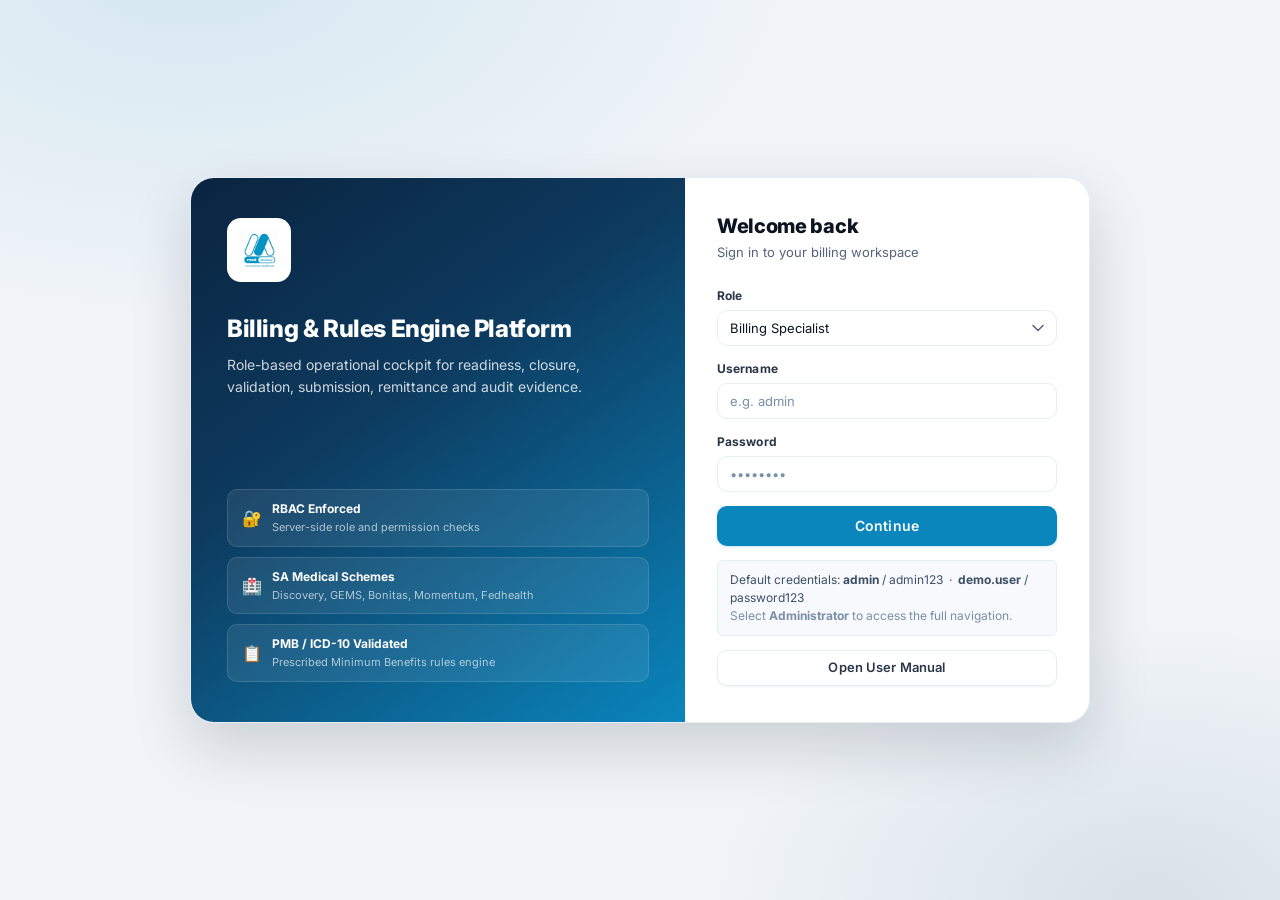
==== commit d7b4a829: "feat: AI ICD-10 search, AI notes on claims, submission workflow stepper, and patient button fix - Re" ====
--- a/medhealth-ui/index.html
+++ b/medhealth-ui/index.html
@@ -3,187 +3,121 @@
 <head>
   <meta charset="utf-8" />
   <meta name="viewport" content="width=device-width, initial-scale=1" />
-  <title>Medhealth South Africa | Fully Compliant Claims and Practice Platform</title>
+  <title>MedHealth Billing Platform</title>
   <link rel="stylesheet" href="css/styles.css" />
 </head>
-<body class="landing-body">
-  <div class="landing-orb landing-orb-one"></div>
-  <div class="landing-orb landing-orb-two"></div>
-  <div class="landing-gridlines"></div>
-
-  <div class="landing-shell">
-    <header class="landing-topbar landing-topbar-elite">
-      <a class="landing-brand" href="index.html">
-        <img src="assets/MedhealthLogo.png" alt="Medhealth South Africa" />
-        <span>
-          <strong>Medhealth South Africa</strong>
-          <em>Private healthcare claims, provider governance and audit operations</em>
-        </span>
-      </a>
-      <nav class="landing-nav">
-        <a href="#platform">Platform</a>
-        <a class="btn secondary" href="login.html">Secure Login</a>
-      </nav>
-    </header>
-
-    <main class="landing-main">
-      <section class="landing-hero landing-hero-elite">
-        <div class="landing-copy landing-copy-elite">
-          <span class="landing-kicker">South African enterprise healthcare platform</span>
-          <div class="landing-badge-row">
-            <span class="landing-status-pill">Fully compliant posture</span>
-            <span class="landing-status-pill muted">Tenant-scoped</span>
-            <span class="landing-status-pill muted">Evidence-led</span>
-          </div>
-          <h1 class="landing-hero-title">
-            <span>Claims. Providers.</span>
-            <span>Compliance.</span>
-            <span class="landing-hero-title-accent">Premium operating layer.</span>
-          </h1>
-          <p class="landing-hero-subtitle">Built for modern South African medical groups.</p>
-          <div class="landing-actions">
-            <a class="btn" href="login.html">Enter Secure Workspace</a>
-            <a class="btn secondary" href="#platform">View Platform</a>
-          </div>
-
-          <div class="compliance-marquee">
-            <div class="compliance-marquee-track">
-              <span class="compliance-chip">
-                <svg viewBox="0 0 24 24" aria-hidden="true"><path d="M12 2l8 3v6c0 5.25-3.44 10.06-8 11-4.56-.94-8-5.75-8-11V5l8-3zm-1 12 5-5-1.41-1.41L11 11.17l-1.59-1.59L8 11l3 3z"/></svg>
-                POPIA 2026 compliant
-              </span>
-              <span class="compliance-chip">
-                <svg viewBox="0 0 24 24" aria-hidden="true"><path d="M4 4h16v12H4zm2 2v8h12V6zm-1 12h14v2H5z"/></svg>
-                ECT integrity controls active
-              </span>
-              <span class="compliance-chip">
-                <svg viewBox="0 0 24 24" aria-hidden="true"><path d="M10 4h10v2H10zm0 5h10v2H10zm0 5h7v2h-7zM4 3h4v4H4zm0 5h4v4H4zm0 5h4v4H4z"/></svg>
-                ICD-10 MIT 2026 browser owned
-              </span>
-              <span class="compliance-chip">
-                <svg viewBox="0 0 24 24" aria-hidden="true"><path d="M12 1a5 5 0 0 1 5 5v2h1a2 2 0 0 1 2 2v9a3 3 0 0 1-3 3H7a3 3 0 0 1-3-3v-9a2 2 0 0 1 2-2h1V6a5 5 0 0 1 5-5zm3 7V6a3 3 0 1 0-6 0v2z"/></svg>
-                HPCSA archive logic enforced
-              </span>
-              <span class="compliance-chip">
-                <svg viewBox="0 0 24 24" aria-hidden="true"><path d="M12 2l8 3v6c0 5.25-3.44 10.06-8 11-4.56-.94-8-5.75-8-11V5l8-3zm-1 12 5-5-1.41-1.41L11 11.17l-1.59-1.59L8 11l3 3z"/></svg>
-                POPIA 2026 compliant
-              </span>
+<body>
+  <div class="login-wrap">
+    <div class="login">
+      <div class="hero">
+        <div>
+          <img class="logo" src="assets/MedhealthLogo.png" alt="MedHealth" />
+          <h1>Billing &amp; Rules Engine Platform</h1>
+          <p>Role-based operational cockpit for readiness, closure, validation, submission, remittance and audit evidence.</p>
+        </div>
+        <div class="hero-badges">
+          <div class="hero-badge">
+            <span class="hero-badge-icon">🔐</span>
+            <div class="hero-badge-text">
+              <span class="hero-badge-title">RBAC Enforced</span>
+              <span class="hero-badge-sub">Server-side role and permission checks</span>
             </div>
           </div>
-
-          <div class="landing-metrics landing-metrics-elite">
-            <article>
-              <strong>256-bit encryption</strong>
-              <span>POPIA-ready privacy</span>
-            </article>
-            <article>
-              <strong>Immutable audit evidence</strong>
-              <span>ECT-aligned integrity</span>
-            </article>
-            <article>
-              <strong>Archive governance</strong>
-              <span>HPCSA retention logic</span>
-            </article>
+          <div class="hero-badge">
+            <span class="hero-badge-icon">🏥</span>
+            <div class="hero-badge-text">
+              <span class="hero-badge-title">SA Medical Schemes</span>
+              <span class="hero-badge-sub">Discovery, GEMS, Bonitas, Momentum, Fedhealth</span>
+            </div>
           </div>
-        </div>
-        <div class="landing-hero-visual" aria-hidden="true">
-          <div class="landing-visual-frame">
-            <div class="landing-visual-orbit orbit-one"></div>
-            <div class="landing-visual-orbit orbit-two"></div>
-            <div class="landing-visual-grid"></div>
-            <div class="landing-visual-card landing-visual-card-primary">
-              <span class="landing-visual-label">Compliance Signal</span>
-              <strong>Trusted healthcare operations</strong>
-              <div class="landing-visual-bars">
-                <span></span>
-                <span></span>
-                <span></span>
-              </div>
-            </div>
-            <div class="landing-visual-card landing-visual-card-floating">
-              <div class="landing-visual-mini-icon">
-                <svg viewBox="0 0 24 24" aria-hidden="true"><path d="M12 2l8 3v6c0 5.25-3.44 10.06-8 11-4.56-.94-8-5.75-8-11V5l8-3zm-1 12 5-5-1.41-1.41L11 11.17l-1.59-1.59L8 11l3 3z"/></svg>
-              </div>
-              <span>POPIA</span>
-            </div>
-            <div class="landing-visual-card landing-visual-card-stack">
-              <div class="landing-visual-dot-row">
-                <span></span>
-                <span></span>
-                <span></span>
-              </div>
-              <div class="landing-visual-pill-row">
-                <span></span>
-                <span></span>
-              </div>
+          <div class="hero-badge">
+            <span class="hero-badge-icon">📋</span>
+            <div class="hero-badge-text">
+              <span class="hero-badge-title">PMB / ICD-10 Validated</span>
+              <span class="hero-badge-sub">Prescribed Minimum Benefits rules engine</span>
             </div>
           </div>
         </div>
-      </section>
+      </div>
 
-      <section class="landing-icon-strip" aria-label="Compliance controls">
-        <article class="landing-icon-tile">
-          <div class="compliance-seal-icon small">
-            <svg viewBox="0 0 24 24" aria-hidden="true"><path d="M12 2l8 3v6c0 5.25-3.44 10.06-8 11-4.56-.94-8-5.75-8-11V5l8-3zm-1 12 5-5-1.41-1.41L11 11.17l-1.59-1.59L8 11l3 3z"/></svg>
-          </div>
-          <strong>POPIA</strong>
-        </article>
-        <article class="landing-icon-tile">
-          <div class="compliance-seal-icon small">
-            <svg viewBox="0 0 24 24" aria-hidden="true"><path d="M4 4h16v12H4zm2 2v8h12V6zm-1 12h14v2H5z"/></svg>
-          </div>
-          <strong>ECT</strong>
-        </article>
-        <article class="landing-icon-tile">
-          <div class="compliance-seal-icon small">
-            <svg viewBox="0 0 24 24" aria-hidden="true"><path d="M10 4h10v2H10zm0 5h10v2H10zm0 5h7v2h-7zM4 3h4v4H4zm0 5h4v4H4zm0 5h4v4H4z"/></svg>
-          </div>
-          <strong>ICD-10 MIT</strong>
-        </article>
-        <article class="landing-icon-tile">
-          <div class="compliance-seal-icon small">
-            <svg viewBox="0 0 24 24" aria-hidden="true"><path d="M12 1a5 5 0 0 1 5 5v2h1a2 2 0 0 1 2 2v9a3 3 0 0 1-3 3H7a3 3 0 0 1-3-3v-9a2 2 0 0 1 2-2h1V6a5 5 0 0 1 5-5zm3 7V6a3 3 0 1 0-6 0v2z"/></svg>
-          </div>
-          <strong>HPCSA</strong>
-        </article>
-      </section>
+      <div class="form">
+        <div class="form-header">
+          <h2>Welcome back</h2>
+          <p>Sign in to your billing workspace</p>
+        </div>
 
-      <section class="landing-section" id="platform">
-        <div class="landing-section-head">
-          <span>Platform</span>
-          <h2>Clean modules for daily healthcare operations.</h2>
+        <div class="field">
+          <div class="label">Role</div>
+          <select id="role" class="input">
+            <option>Administrator</option>
+            <option selected>Billing Specialist</option>
+            <option>Healthcare Provider</option>
+            <option>Finance Officer</option>
+            <option>Compliance Auditor</option>
+          </select>
         </div>
-        <div class="landing-feature-grid landing-feature-grid-elite">
-          <article class="landing-feature-card feature-card-accent">
-            <h3>Claims orchestration</h3>
-            <p>Readiness to reconciliation.</p>
-          </article>
-          <article class="landing-feature-card feature-card-accent">
-            <h3>Provider onboarding</h3>
-            <p>Doctors, practices and roles.</p>
-          </article>
-          <article class="landing-feature-card feature-card-accent">
-            <h3>Compliance intelligence</h3>
-            <p>Audit, coding and retention.</p>
-          </article>
-          <article class="landing-feature-card feature-card-accent">
-            <h3>Executive UX</h3>
-            <p>Premium, fast, visual.</p>
-          </article>
+
+        <div class="field">
+          <div class="label">Username</div>
+          <input id="user" class="input" placeholder="e.g. admin" autocomplete="username" />
         </div>
-      </section>
 
-      <section class="landing-cta landing-cta-elite">
-        <div>
-          <span>Ready to enter the platform?</span>
-          <h2>Move from public website to the secure operational login.</h2>
+        <div class="field">
+          <div class="label">Password</div>
+          <input type="password" id="pass" class="input" placeholder="••••••••" autocomplete="current-password" />
         </div>
-        <div class="landing-actions">
-          <a class="btn" href="login.html">Open Secure Login</a>
-          <a class="btn secondary" href="http://localhost:8001/docs">Open API Docs</a>
+
+        <button class="btn" id="login" style="width:100%;height:40px;font-size:14px;">Continue</button>
+
+        <div id="login-error" class="login-error"></div>
+
+        <div class="login-hint">
+          Default credentials: <strong>admin</strong> / admin123 &nbsp;·&nbsp;
+          <strong>demo.user</strong> / password123<br />
+          <span style="color:var(--ink-400);">Select <strong>Administrator</strong> to access the full navigation.</span>
         </div>
-      </section>
-    </main>
+
+        <div style="margin-top:14px;">
+          <a class="btn secondary" href="manual.html" style="width:100%;justify-content:center;">Open User Manual</a>
+        </div>
+      </div>
+    </div>
   </div>
+
+  <script src="js/api-client.js"></script>
+  <script>
+    function showLoginError(msg) {
+      const el = document.getElementById("login-error");
+      if (el) { el.textContent = msg; el.classList.add("visible"); }
+    }
+    function clearLoginError() {
+      const el = document.getElementById("login-error");
+      if (el) { el.classList.remove("visible"); el.textContent = ""; }
+    }
+
+    document.getElementById("login").addEventListener("click", async () => {
+      const username = document.getElementById("user").value.trim();
+      const password = document.getElementById("pass").value;
+      const role = document.getElementById("role").value;
+      const loginBtn = document.getElementById("login");
+      clearLoginError();
+      if (!username || !password) { showLoginError("Please enter your username and password."); return; }
+      loginBtn.disabled = true;
+      loginBtn.classList.add("loading");
+      try {
+        const response = await window.api.login(username, password, role);
+        localStorage.setItem("role", response.role);
+        location.href = "dashboard.html";
+      } catch (error) {
+        showLoginError("Sign-in failed: " + error.message);
+        loginBtn.disabled = false;
+        loginBtn.classList.remove("loading");
+      }
+    });
+
+    document.getElementById("pass").addEventListener("keydown", e => {
+      if (e.key === "Enter") document.getElementById("login").click();
+    });
+  </script>
 </body>
 </html>
--- a/medhealth-ui/css/styles.css
+++ b/medhealth-ui/css/styles.css
@@ -1,1603 +1,848 @@
 @import "./tokens.css";
-*{box-sizing:border-box}
-html,body{height:100%}
-body{
-  margin:0;
-  font-family:var(--sans);
-  color:var(--ink-900);
-  background: radial-gradient(1200px 700px at 10% -10%, var(--brand-200), transparent 55%),
-              radial-gradient(900px 600px at 110% 10%, rgba(0,163,217,.18), transparent 55%),
-              var(--bg-50);
-}
-a{color:inherit; text-decoration:none}
-button, input, select, textarea{font-family:inherit}
-/* Layout */
-.shell{
-  display:grid;
-  grid-template-columns: 280px 1fr;
-  height:100vh;
-  position:relative;
-  transition:grid-template-columns var(--transition-slow);
-}
-.landing-body,
-.login-page-body{
-  min-height:100vh;
+
+/* ═══════════════════════════════════════════════════════
+   BASE RESET & FOUNDATION
+═══════════════════════════════════════════════════════ */
+*, *::before, *::after { box-sizing: border-box; }
+html, body { height: 100%; }
+body {
+  margin: 0;
+  font-family: var(--font-sans);
+  font-size: 14px;
+  line-height: 1.5;
+  color: var(--ink-900);
+  background: var(--surface-base);
+  -webkit-font-smoothing: antialiased;
+  -moz-osx-font-smoothing: grayscale;
+}
+a { color: inherit; text-decoration: none; }
+button, input, select, textarea { font-family: inherit; font-size: inherit; }
+h1,h2,h3,h4,h5,h6 { line-height: 1.25; }
+
+/* Custom scrollbar */
+::-webkit-scrollbar { width: 6px; height: 6px; }
+::-webkit-scrollbar-track { background: transparent; }
+::-webkit-scrollbar-thumb { background: var(--line-200); border-radius: 3px; }
+::-webkit-scrollbar-thumb:hover { background: var(--ink-300); }
+
+/* Page fade-in */
+@keyframes page-in { from { opacity:0; transform: translateY(6px); } to { opacity:1; transform:none; } }
+.main { animation: page-in 180ms ease both; }
+
+/* ═══════════════════════════════════════════════════════
+   APP SHELL LAYOUT
+═══════════════════════════════════════════════════════ */
+.shell {
+  display: grid;
+  grid-template-columns: 240px 1fr;
+  height: 100vh;
+  overflow: hidden;
+}
+
+/* ═══════════════════════════════════════════════════════
+   SIDEBAR
+═══════════════════════════════════════════════════════ */
+.sidebar {
+  background: #0d1b2e;
+  color: #c8d8e8;
+  display: flex;
+  flex-direction: column;
+  overflow: hidden;
+  border-right: 1px solid rgba(255,255,255,0.04);
+}
+
+.brand {
+  display: flex;
+  align-items: center;
+  gap: 10px;
+  padding: 18px 16px 14px;
+  border-bottom: 1px solid rgba(255,255,255,0.07);
+}
+.brand img {
+  width: 36px; height: 36px;
+  object-fit: contain;
+  background: white;
+  border-radius: 9px;
+  padding: 5px;
+  flex-shrink: 0;
+}
+.brand .title { display: flex; flex-direction: column; line-height: 1.2; overflow: hidden; }
+.brand .title strong { font-size: 13px; font-weight: 700; color: #fff; white-space: nowrap; overflow: hidden; text-overflow: ellipsis; }
+.brand .title span { font-size: 11px; color: rgba(200,216,232,0.65); white-space: nowrap; }
+
+.nav {
+  flex: 1;
+  display: flex;
+  flex-direction: column;
+  gap: 2px;
+  padding: 12px 10px;
+  overflow-y: auto;
+}
+
+.nav-section {
+  font-size: 10px;
+  font-weight: 700;
+  letter-spacing: 0.08em;
+  color: rgba(200,216,232,0.38);
+  text-transform: uppercase;
+  padding: 10px 8px 4px;
+  margin-top: 4px;
+}
+
+.nav a {
+  display: flex;
+  align-items: center;
+  gap: 9px;
+  padding: 8px 10px;
+  border-radius: var(--radius-sm);
+  font-size: 13px;
+  font-weight: 500;
+  color: rgba(200,216,232,0.75);
+  transition: background var(--transition), color var(--transition);
+  position: relative;
+}
+.nav a::before {
+  content: attr(data-icon);
+  font-size: 15px;
+  width: 20px;
+  text-align: center;
+  flex-shrink: 0;
+  opacity: 0.8;
+}
+.nav a:hover {
+  background: rgba(255,255,255,0.07);
+  color: #fff;
+}
+.nav a:hover::before { opacity: 1; }
+.nav a.active {
+  background: rgba(10,134,189,0.18);
+  color: #fff;
+  font-weight: 600;
+}
+.nav a.active::before { opacity: 1; }
+.nav a.active::after {
+  content: '';
+  position: absolute;
+  left: 0; top: 20%; bottom: 20%;
+  width: 3px;
+  background: var(--brand-500);
+  border-radius: 0 3px 3px 0;
+}
+.nav a:focus-visible {
+  outline: none;
+  box-shadow: inset 0 0 0 2px rgba(10,134,189,0.6);
+}
+.nav .badge {
+  margin-left: auto;
+  font-size: 10px;
+  font-weight: 700;
+  padding: 2px 7px;
+  background: rgba(10,134,189,0.3);
+  color: #7dd3f8;
+  border-radius: 999px;
+  letter-spacing: 0.02em;
+}
+
+.sidebar .footer {
+  padding: 12px 14px;
+  border-top: 1px solid rgba(255,255,255,0.07);
+  display: flex;
+  flex-direction: column;
+  gap: 8px;
+}
+.sidebar .footer .kv {
+  display: flex;
+  justify-content: space-between;
+  align-items: center;
+  font-size: 11px;
+  color: rgba(200,216,232,0.5);
+}
+.sidebar .footer .kv strong { color: rgba(200,216,232,0.85); font-weight: 600; }
+
+/* ═══════════════════════════════════════════════════════
+   MAIN CONTENT AREA
+═══════════════════════════════════════════════════════ */
+.main {
+  display: flex;
+  flex-direction: column;
+  gap: 16px;
+  padding: 20px 24px 28px;
+  overflow-y: auto;
+  min-height: 0;
+}
+
+/* ═══════════════════════════════════════════════════════
+   TOPBAR
+═══════════════════════════════════════════════════════ */
+.topbar {
+  display: flex;
+  align-items: center;
+  justify-content: space-between;
+  gap: 16px;
+  flex-wrap: wrap;
+}
+.h1 { display: flex; flex-direction: column; gap: 3px; }
+.h1 h1 {
+  margin: 0;
+  font-size: 20px;
+  font-weight: 700;
+  letter-spacing: -0.3px;
+  color: var(--ink-900);
+}
+.h1 p { margin: 0; color: var(--ink-500); font-size: 13px; }
+
+.actions { display: flex; gap: 8px; align-items: center; flex-wrap: wrap; }
+
+/* ═══════════════════════════════════════════════════════
+   SEARCH PILL
+═══════════════════════════════════════════════════════ */
+.pill {
+  display: inline-flex;
+  align-items: center;
+  gap: 8px;
+  padding: 0 14px;
+  height: 36px;
+  background: var(--card);
+  border: 1px solid var(--line-200);
+  border-radius: 999px;
+  box-shadow: var(--shadow-xs);
+  transition: border-color var(--transition), box-shadow var(--transition);
+}
+.pill:focus-within {
+  border-color: var(--brand-600);
+  box-shadow: var(--focus-ring);
+}
+.pill .code {
+  font-size: 11px;
+  font-weight: 600;
+  color: var(--ink-400);
+  letter-spacing: 0.03em;
+  white-space: nowrap;
+}
+.pill input {
+  border: none;
+  outline: none;
+  background: transparent;
+  min-width: 200px;
+  font-size: 13px;
+  color: var(--ink-900);
+}
+.pill input::placeholder { color: var(--ink-400); }
+
+/* ═══════════════════════════════════════════════════════
+   BUTTONS
+═══════════════════════════════════════════════════════ */
+.btn {
+  display: inline-flex;
+  align-items: center;
+  justify-content: center;
+  gap: 6px;
+  border: none;
+  border-radius: var(--radius-sm);
+  padding: 0 16px;
+  height: 36px;
+  background: var(--brand-600);
+  color: white;
+  cursor: pointer;
+  font-size: 13px;
+  font-weight: 600;
+  letter-spacing: 0.01em;
+  box-shadow: 0 1px 3px rgba(10,134,189,0.25), 0 0 0 1px rgba(10,134,189,0.15) inset;
+  transition: background var(--transition), box-shadow var(--transition), transform var(--transition);
+  white-space: nowrap;
+}
+.btn:hover { background: var(--brand-700); }
+.btn:active { transform: translateY(1px); box-shadow: 0 1px 2px rgba(10,134,189,0.2); }
+.btn:focus-visible { outline: none; box-shadow: var(--focus-ring); }
+.btn:disabled, .btn[disabled] { opacity: 0.45; cursor: not-allowed; pointer-events: none; }
+.btn.loading { position: relative; color: transparent; pointer-events: none; }
+.btn.loading::after {
+  content: '';
+  position: absolute;
+  inset: 0;
+  margin: auto;
+  width: 14px; height: 14px;
+  border: 2px solid rgba(255,255,255,0.35);
+  border-top-color: #fff;
+  border-radius: 50%;
+  animation: btn-spin 0.55s linear infinite;
+}
+@keyframes btn-spin { to { transform: rotate(360deg); } }
+
+.btn.secondary {
+  background: var(--card);
+  color: var(--ink-700);
+  border: 1px solid var(--line-200);
+  box-shadow: var(--shadow-xs);
+}
+.btn.secondary:hover { background: var(--bg-50); border-color: var(--ink-300); }
+.btn.secondary.loading::after { border-color: rgba(0,0,0,0.15); border-top-color: var(--ink-700); }
+
+.btn.warn {
+  background: var(--color-error);
+  box-shadow: 0 1px 3px rgba(180,35,24,0.25);
+}
+.btn.warn:hover { background: #9e2318; }
+
+.btn.ghost {
+  background: transparent;
+  color: var(--ink-600);
+  border: 1px solid transparent;
+  box-shadow: none;
+}
+.btn.ghost:hover { background: var(--bg-50); border-color: var(--line-200); }
+
+/* ═══════════════════════════════════════════════════════
+   GRID SYSTEM
+═══════════════════════════════════════════════════════ */
+.grid {
+  display: grid;
+  grid-template-columns: repeat(12, 1fr);
+  gap: 14px;
+}
+
+/* ═══════════════════════════════════════════════════════
+   CARDS
+═══════════════════════════════════════════════════════ */
+.card {
+  background: var(--card);
+  border: 1px solid var(--line-200);
+  border-radius: var(--radius);
+  box-shadow: var(--shadow-xs);
+  padding: 16px 18px;
+  transition: box-shadow var(--transition);
+}
+.card:hover { box-shadow: var(--shadow-sm); }
+.card h3 {
+  margin: 0 0 12px 0;
+  font-size: 13px;
+  font-weight: 700;
+  color: var(--ink-800);
+  letter-spacing: 0.01em;
+}
+.card .muted { color: var(--ink-500); font-size: 12px; }
+
+/* ═══════════════════════════════════════════════════════
+   KPI CARDS
+═══════════════════════════════════════════════════════ */
+.kpi {
+  display: flex;
+  flex-direction: column;
+  gap: 6px;
+}
+.kpi .muted {
+  font-size: 12px;
+  font-weight: 600;
+  color: var(--ink-500);
+  letter-spacing: 0.02em;
+  text-transform: uppercase;
+}
+.kpi .value {
+  font-size: 28px;
+  font-weight: 800;
+  letter-spacing: -0.5px;
+  color: var(--ink-900);
+  line-height: 1;
+}
+.kpi .delta {
+  font-size: 12px;
+  color: var(--ink-400);
+  font-weight: 500;
+}
+.kpi .delta strong { color: var(--brand-700); font-weight: 700; }
+
+/* ═══════════════════════════════════════════════════════
+   TABLES
+═══════════════════════════════════════════════════════ */
+.table {
+  width: 100%;
+  border-collapse: collapse;
+  font-size: 13px;
+}
+.table th {
+  padding: 9px 12px;
+  text-align: left;
+  background: var(--bg-50);
+  color: var(--ink-500);
+  font-size: 11px;
+  font-weight: 700;
+  letter-spacing: 0.06em;
+  text-transform: uppercase;
+  border-bottom: 1px solid var(--line-200);
+  white-space: nowrap;
+}
+.table th:first-child { border-radius: var(--radius-sm) 0 0 0; }
+.table th:last-child { border-radius: 0 var(--radius-sm) 0 0; }
+.table td {
+  padding: 10px 12px;
+  color: var(--ink-800);
+  border-bottom: 1px solid var(--line-100);
+  vertical-align: middle;
+}
+.table tbody tr:last-child td { border-bottom: none; }
+.table tbody tr:hover td { background: var(--brand-50); }
+.table tbody tr[tabindex]:focus-visible td {
+  background: var(--brand-100);
+  outline: none;
+}
+.table tbody tr[style*="cursor"] { cursor: pointer; }
+
+/* ═══════════════════════════════════════════════════════
+   STATUS CHIPS / BADGES
+═══════════════════════════════════════════════════════ */
+.chip {
+  display: inline-flex;
+  align-items: center;
+  gap: 5px;
+  padding: 3px 9px;
+  border-radius: 999px;
+  font-size: 11.5px;
+  font-weight: 600;
+  letter-spacing: 0.01em;
+  border: 1px solid var(--line-200);
+  background: var(--card);
+  cursor: default;
+  white-space: nowrap;
+  transition: background var(--transition), box-shadow var(--transition), border-color var(--transition);
+}
+button.chip, a.chip { cursor: pointer; }
+button.chip:hover, a.chip:hover {
+  background: var(--bg-50);
+  border-color: var(--ink-300);
+  box-shadow: var(--shadow-xs);
+}
+button.chip:focus-visible, a.chip:focus-visible { outline: none; box-shadow: var(--focus-ring); }
+
+.chip.pass  { border-color: var(--color-success-border); color: var(--color-success); background: var(--color-success-bg); }
+.chip.fail  { border-color: var(--color-error-border);   color: var(--color-error);   background: var(--color-error-bg);   }
+.chip.warn  { border-color: var(--color-warn-border);    color: var(--color-warn);    background: var(--color-warn-bg);    }
+.chip.info  { border-color: var(--color-info-border);    color: var(--brand-700);     background: var(--color-info-bg);    }
+
+/* Dot indicator inside chip */
+.chip.pass::before  { content: ''; width: 6px; height: 6px; border-radius: 50%; background: var(--color-success); flex-shrink:0; }
+.chip.fail::before  { content: ''; width: 6px; height: 6px; border-radius: 50%; background: var(--color-error);   flex-shrink:0; }
+.chip.warn::before  { content: ''; width: 6px; height: 6px; border-radius: 50%; background: var(--color-warn);    flex-shrink:0; }
+.chip.info::before  { content: ''; width: 6px; height: 6px; border-radius: 50%; background: var(--brand-600);     flex-shrink:0; }
+
+/* ═══════════════════════════════════════════════════════
+   FORM INPUTS
+═══════════════════════════════════════════════════════ */
+.input {
+  display: block;
+  width: 100%;
+  padding: 9px 12px;
+  border-radius: var(--radius-sm);
+  border: 1px solid var(--line-200);
+  background: var(--card);
+  color: var(--ink-900);
+  font-size: 13px;
+  outline: none;
+  transition: border-color var(--transition), box-shadow var(--transition);
+  -webkit-appearance: none;
+}
+.input:focus { border-color: var(--brand-600); box-shadow: var(--focus-ring); }
+.input::placeholder { color: var(--ink-400); }
+.input:disabled { background: var(--bg-50); color: var(--ink-400); cursor: not-allowed; }
+
+select.input { cursor: pointer; background-image: url("data:image/svg+xml,%3Csvg xmlns='http://www.w3.org/2000/svg' width='12' height='8' fill='none'%3E%3Cpath d='M1 1.5l5 5 5-5' stroke='%2355637a' stroke-width='1.5' stroke-linecap='round' stroke-linejoin='round'/%3E%3C/svg%3E"); background-repeat: no-repeat; background-position: right 12px center; padding-right: 32px; }
+
+.field { display: flex; flex-direction: column; gap: 5px; margin-bottom: 14px; }
+.label { font-size: 12px; font-weight: 700; color: var(--ink-700); letter-spacing: 0.01em; }
+.small { font-size: 12px; color: var(--ink-500); line-height: 1.5; }
+
+/* ═══════════════════════════════════════════════════════
+   HELPERS
+═══════════════════════════════════════════════════════ */
+.code { font-family: var(--font-mono); font-size: 11.5px; color: var(--ink-700); }
+.muted { color: var(--ink-500); font-size: 12px; }
+.row-actions { display: flex; gap: 6px; align-items: center; }
+
+.kv {
+  display: flex;
+  justify-content: space-between;
+  align-items: center;
+  gap: 8px;
+  font-size: 13px;
+  color: var(--ink-500);
+  padding: 6px 0;
+  border-bottom: 1px solid var(--line-100);
+}
+.kv:last-child { border-bottom: none; }
+.kv strong { color: var(--ink-900); font-weight: 600; }
+
+.split {
+  display: grid;
+  grid-template-columns: 1.3fr 0.7fr;
+  gap: 14px;
+}
+
+.panel {
+  border: 1px solid var(--line-200);
+  background: var(--bg-50);
+  border-radius: var(--radius-sm);
+  padding: 14px 16px;
+}
+
+pre {
+  margin: 0;
+  padding: 14px;
+  border-radius: var(--radius-sm);
+  border: 1px solid rgba(255,255,255,0.08);
+  background: #0d1621;
+  color: #cfe2f3;
+  overflow: auto;
+  font-family: var(--font-mono);
+  font-size: 12px;
+  line-height: 1.55;
+}
+
+/* ═══════════════════════════════════════════════════════
+   CONNECTION STATUS PILL
+═══════════════════════════════════════════════════════ */
+.connection-pill {
+  display: inline-flex;
+  align-items: center;
+  gap: 7px;
+  padding: 5px 12px;
+  border-radius: 999px;
+  font-size: 12px;
+  font-weight: 600;
+  border: 1px solid var(--line-200);
+  background: var(--card);
+  cursor: pointer;
+  transition: all var(--transition);
+}
+.connection-dot {
+  width: 7px; height: 7px;
+  border-radius: 50%;
+  background: var(--ink-300);
+  flex-shrink: 0;
+}
+.connection-pill[data-status="up"]      { border-color: var(--color-success-border); background: var(--color-success-bg); color: var(--color-success); }
+.connection-pill[data-status="up"] .connection-dot { background: var(--color-success); box-shadow: 0 0 0 3px rgba(6,118,71,0.2); animation: pulse-green 2s infinite; }
+.connection-pill[data-status="degraded"]{ border-color: var(--color-warn-border); background: var(--color-warn-bg); color: var(--color-warn); }
+.connection-pill[data-status="degraded"] .connection-dot { background: var(--color-warn); }
+.connection-pill[data-status="down"]    { border-color: var(--color-error-border); background: var(--color-error-bg); color: var(--color-error); }
+.connection-pill[data-status="down"] .connection-dot { background: var(--color-error); }
+
+#connection-status-label { display: inline; }
+#connection-status-pill { display: none; }
+
+@keyframes pulse-green {
+  0%, 100% { box-shadow: 0 0 0 0 rgba(6,118,71,0.4); }
+  50%       { box-shadow: 0 0 0 4px rgba(6,118,71,0); }
+}
+
+/* ═══════════════════════════════════════════════════════
+   LOGIN PAGE
+═══════════════════════════════════════════════════════ */
+.login-wrap {
+  min-height: 100vh;
+  display: flex;
+  align-items: center;
+  justify-content: center;
+  padding: 24px;
   background:
-    radial-gradient(1000px 520px at 10% 0%, rgba(14,165,233,.2), transparent 55%),
-    radial-gradient(900px 640px at 100% 10%, rgba(8,145,178,.18), transparent 54%),
-    linear-gradient(180deg, #f4f8fb 0%, #edf4f8 48%, #f8fbfd 100%);
-  position:relative;
-  overflow-x:hidden;
-}
-.landing-orb{
-  position:fixed;
-  border-radius:999px;
-  filter:blur(12px);
-  opacity:.55;
-  z-index:0;
-  pointer-events:none;
-}
-.landing-orb-one{
-  width:360px;height:360px;top:90px;left:-100px;
-  background:radial-gradient(circle at 30% 30%, rgba(14,165,233,.65), rgba(14,165,233,.02) 72%);
-}
-.landing-orb-two{
-  width:420px;height:420px;top:280px;right:-120px;
-  background:radial-gradient(circle at 50% 50%, rgba(21,128,61,.34), rgba(21,128,61,.02) 72%);
-}
-.landing-orb-three{
-  width:420px;height:420px;top:-60px;left:55%;
-  background:radial-gradient(circle at 50% 50%, rgba(8,145,178,.46), rgba(8,145,178,.03) 72%);
-}
-.landing-orb-four{
-  width:320px;height:320px;bottom:80px;left:-80px;
-  background:radial-gradient(circle at 50% 50%, rgba(37,99,235,.3), rgba(37,99,235,.02) 72%);
-}
-.landing-gridlines{
-  position:fixed;
-  inset:0;
-  background-image:
-    linear-gradient(rgba(15,23,42,.035) 1px, transparent 1px),
-    linear-gradient(90deg, rgba(15,23,42,.035) 1px, transparent 1px);
-  background-size:56px 56px;
-  mask-image:radial-gradient(circle at center, rgba(0,0,0,.9), transparent 82%);
-  pointer-events:none;
-  z-index:0;
-}
-.landing-shell{
-  min-height:100vh;
-  padding:24px;
-  position:relative;
-  z-index:1;
-}
-.landing-topbar-elite{
-  background:rgba(255,255,255,.76);
-  box-shadow:0 24px 64px rgba(15,23,42,.1);
-}
-.landing-topbar{
-  max-width:1280px;
-  margin:0 auto 28px;
-  padding:18px 22px;
-  display:flex;
-  align-items:center;
-  justify-content:space-between;
-  gap:20px;
-  background:rgba(255,255,255,.72);
-  border:1px solid rgba(148,163,184,.16);
-  border-radius:24px;
-  box-shadow:0 18px 48px rgba(15,23,42,.08);
-  backdrop-filter:blur(18px);
-}
-.landing-brand{
-  display:flex;
-  align-items:center;
-  gap:14px;
-  min-width:0;
-}
-.landing-brand img{
-  width:56px;
-  height:56px;
-  object-fit:contain;
-  padding:8px;
-  border-radius:18px;
-  background:#fff;
-  box-shadow:0 10px 28px rgba(8,47,73,.12);
-}
-.landing-brand span{
-  display:flex;
-  flex-direction:column;
-  gap:4px;
-}
-.landing-brand strong{
-  font-size:1rem;
-  letter-spacing:.02em;
-}
-.landing-brand em{
-  font-style:normal;
-  color:#4b5563;
-  font-size:.88rem;
-}
-.landing-nav{
-  display:flex;
-  align-items:center;
-  gap:14px;
-  flex-wrap:wrap;
-}
-.landing-nav a{
-  color:#334155;
-  font-weight:600;
-}
-.landing-main{
-  max-width:1280px;
-  margin:0 auto;
-  display:grid;
-  gap:22px;
-}
-.landing-hero-elite{
-  position:relative;
-}
-.landing-copy-elite{
-  background:
-    linear-gradient(135deg, rgba(255,255,255,.9), rgba(247,251,253,.82)),
-    radial-gradient(circle at top right, rgba(14,165,233,.08), transparent 35%);
-}
-.landing-hero{
-  display:grid;
-  grid-template-columns:minmax(0, 1.1fr) minmax(320px, .9fr);
-  gap:26px;
-  align-items:stretch;
-}
-.landing-copy,
-.landing-section,
-.landing-cta,
-.login-showcase-card,
-.login-panel-modern{
-  background:rgba(255,255,255,.8);
-  border:1px solid rgba(148,163,184,.18);
-  box-shadow:0 24px 64px rgba(15,23,42,.08);
-  backdrop-filter:blur(20px);
-}
-.landing-copy{
-  border-radius:32px;
-  padding:56px;
-  position:relative;
-  overflow:hidden;
-}
-.landing-hero-visual{
-  min-width:0;
-  display:flex;
-}
-.landing-visual-frame{
-  width:100%;
-  min-height:100%;
-  border-radius:34px;
-  position:relative;
-  overflow:hidden;
-  background:
-    radial-gradient(circle at 18% 18%, rgba(14,165,233,.26), transparent 32%),
-    radial-gradient(circle at 84% 70%, rgba(15,118,110,.22), transparent 34%),
-    linear-gradient(160deg, rgba(10,30,58,.96), rgba(14,72,104,.92) 58%, rgba(18,103,125,.88));
-  border:1px solid rgba(255,255,255,.18);
-  box-shadow:0 28px 72px rgba(15,23,42,.16);
-  padding:28px;
-}
-.landing-visual-grid{
-  position:absolute;
-  inset:0;
-  background-image:
-    linear-gradient(rgba(255,255,255,.06) 1px, transparent 1px),
-    linear-gradient(90deg, rgba(255,255,255,.06) 1px, transparent 1px);
-  background-size:34px 34px;
-  mask-image:linear-gradient(180deg, rgba(0,0,0,.88), transparent 90%);
-}
-.landing-visual-orbit{
-  position:absolute;
-  border-radius:999px;
-  filter:blur(8px);
-}
-.landing-visual-orbit.orbit-one{
-  width:220px;
-  height:220px;
-  top:-40px;
-  right:-20px;
-  background:radial-gradient(circle, rgba(255,255,255,.22), transparent 68%);
-}
-.landing-visual-orbit.orbit-two{
-  width:180px;
-  height:180px;
-  bottom:10px;
-  left:-30px;
-  background:radial-gradient(circle, rgba(14,165,233,.34), transparent 68%);
-}
-.landing-visual-card{
-  position:absolute;
-  border-radius:24px;
-  border:1px solid rgba(255,255,255,.16);
-  background:rgba(255,255,255,.1);
-  box-shadow:0 20px 44px rgba(7,16,28,.18);
-  backdrop-filter:blur(16px);
-}
-.landing-visual-card-primary{
-  inset:34px 34px auto auto;
-  width:min(320px, calc(100% - 68px));
-  padding:24px;
-}
-.landing-visual-label{
-  display:block;
-  margin-bottom:10px;
-  color:rgba(224,242,254,.78);
-  text-transform:uppercase;
-  letter-spacing:.1em;
-  font-size:.72rem;
-  font-weight:700;
-}
-.landing-visual-card-primary strong{
-  display:block;
-  color:#fff;
-  font-size:1.5rem;
-  line-height:1.05;
-  max-width:10ch;
-}
-.landing-visual-bars{
-  display:grid;
-  gap:10px;
-  margin-top:18px;
-}
-.landing-visual-bars span{
-  display:block;
-  height:10px;
-  border-radius:999px;
-  background:linear-gradient(90deg, rgba(255,255,255,.95), rgba(255,255,255,.22));
-}
-.landing-visual-bars span:nth-child(1){width:78%}
-.landing-visual-bars span:nth-child(2){width:58%}
-.landing-visual-bars span:nth-child(3){width:68%}
-.landing-visual-card-floating{
-  left:34px;
-  bottom:104px;
-  padding:16px 18px;
-  display:flex;
-  align-items:center;
-  gap:12px;
-}
-.landing-visual-mini-icon{
-  width:40px;
-  height:40px;
-  border-radius:14px;
-  display:inline-flex;
-  align-items:center;
-  justify-content:center;
-  background:rgba(255,255,255,.18);
-}
-.landing-visual-mini-icon svg{
-  width:20px;
-  height:20px;
-  fill:#fff;
-}
-.landing-visual-card-floating span{
-  color:#fff;
-  font-weight:700;
-  letter-spacing:.04em;
-}
-.landing-visual-card-stack{
-  right:58px;
-  bottom:34px;
-  width:220px;
-  padding:18px;
-}
-.landing-visual-dot-row{
-  display:flex;
-  gap:10px;
-}
-.landing-visual-dot-row span{
-  width:12px;
-  height:12px;
-  border-radius:50%;
-  background:rgba(255,255,255,.8);
-}
-.landing-visual-dot-row span:nth-child(2){opacity:.55}
-.landing-visual-dot-row span:nth-child(3){opacity:.3}
-.landing-visual-pill-row{
-  display:grid;
-  gap:12px;
-  margin-top:18px;
-}
-.landing-visual-pill-row span{
-  display:block;
-  height:14px;
-  border-radius:999px;
-  background:rgba(255,255,255,.22);
-}
-.landing-visual-pill-row span:first-child{width:82%}
-.landing-visual-pill-row span:last-child{width:64%}
-.landing-copy::before{
-  content:"";
-  position:absolute;
-  inset:auto -60px -80px auto;
-  width:240px;
-  height:240px;
-  border-radius:50%;
-  background:linear-gradient(180deg, rgba(8,145,178,.22), rgba(14,116,144,.02));
-}
-.landing-kicker{
-  display:inline-flex;
-  margin-bottom:18px;
-  padding:8px 12px;
-  border-radius:999px;
-  background:#dff3f8;
-  color:#0f5f79;
-  font-size:.8rem;
-  font-weight:700;
-  text-transform:uppercase;
-  letter-spacing:.08em;
-}
-.landing-badge-row{
-  display:flex;
-  gap:10px;
-  flex-wrap:wrap;
-  margin-bottom:16px;
-}
-.landing-status-pill{
-  display:inline-flex;
-  align-items:center;
-  padding:8px 12px;
-  border-radius:999px;
-  background:#0f766e;
-  color:#fff;
-  font-size:.76rem;
-  font-weight:700;
-  letter-spacing:.06em;
-  text-transform:uppercase;
-}
-.landing-status-pill.muted{
-  background:#e6f4f8;
-  color:#14536b;
-}
-.landing-hero-title{
-  margin:0;
-  display:grid;
-  gap:4px;
-  font-size:clamp(3.2rem, 6vw, 6rem);
-  line-height:.96;
-  max-width:13.5ch;
-  letter-spacing:-.05em;
-  text-wrap:balance;
-}
-.landing-hero-title span{
-  display:block;
-}
-.landing-hero-title-accent{
-  color:#0f6d88;
-}
-.landing-copy p,
-.landing-hero-subtitle{
-  margin:18px 0 0;
-  max-width:42ch;
-  font-size:1.08rem;
-  line-height:1.55;
-  color:#425466;
-}
-.compliance-marquee{
-  margin-top:28px;
-  overflow:hidden;
-  border-radius:20px;
-  border:1px solid rgba(148,163,184,.18);
-  background:rgba(15,23,42,.04);
-}
-.compliance-marquee-track{
-  display:flex;
-  gap:14px;
-  width:max-content;
-  padding:14px;
-  animation:marquee-slide 28s linear infinite;
-}
-.compliance-chip{
-  display:inline-flex;
-  align-items:center;
-  gap:10px;
-  padding:10px 14px;
-  border-radius:999px;
-  background:#fff;
-  color:#0f172a;
-  border:1px solid rgba(148,163,184,.2);
-  box-shadow:0 12px 28px rgba(15,23,42,.06);
-  font-size:.82rem;
-  font-weight:700;
-  white-space:nowrap;
-}
-.compliance-chip svg{
-  width:18px;
-  height:18px;
-  fill:#0f766e;
-}
-.compliance-chip.compact{
-  font-size:.78rem;
-  padding:8px 12px;
-}
-@keyframes marquee-slide{
-  from{transform:translateX(0)}
-  to{transform:translateX(-33%)}
-}
-.landing-actions{
-  display:flex;
-  gap:12px;
-  flex-wrap:wrap;
-  margin-top:24px;
-}
-.landing-metrics,
-.landing-feature-grid,
-.landing-compliance-grid,
-.landing-ops-grid,
-.seeded-access-grid{
-  display:grid;
-  gap:16px;
-}
-.landing-metrics{
-  margin-top:28px;
-  grid-template-columns:repeat(3, minmax(0, 1fr));
-}
-.landing-metrics article,
-.landing-feature-card,
-.landing-compliance-grid article,
-.landing-ops-grid article,
-.seeded-access-card{
-  padding:18px;
-  border-radius:20px;
-  background:linear-gradient(180deg, rgba(248,250,252,.96), rgba(238,244,247,.88));
-  border:1px solid rgba(148,163,184,.18);
-}
-.landing-metrics strong,
-.landing-feature-card h3,
-.landing-compliance-grid strong,
-.landing-ops-grid h3,
-.seeded-access-card strong{
-  display:block;
-  margin-bottom:8px;
-}
-.landing-metrics article span,
-.landing-feature-card p,
-.landing-ops-grid li{
-  font-size:.95rem;
-}
-.landing-metrics-elite article{
-  position:relative;
-  overflow:hidden;
-}
-.landing-metrics-elite article::after{
-  content:"";
-  position:absolute;
-  inset:auto -40px -40px auto;
-  width:120px;height:120px;
-  border-radius:50%;
-  background:radial-gradient(circle, rgba(14,165,233,.12), transparent 70%);
-}
-.landing-icon-strip{
-  max-width:1280px;
-  margin:0 auto;
-  display:grid;
-  grid-template-columns:repeat(4, minmax(0, 1fr));
-  gap:16px;
-}
-.landing-icon-tile{
-  padding:18px 16px;
-  border-radius:22px;
-  background:rgba(255,255,255,.78);
-  border:1px solid rgba(148,163,184,.18);
-  box-shadow:0 18px 36px rgba(15,23,42,.05);
-  display:flex;
-  align-items:center;
-  justify-content:center;
-  gap:12px;
-}
-.landing-icon-tile strong{
-  font-size:.9rem;
-  letter-spacing:.04em;
-}
-.compliance-seal-icon{
-  width:56px;
-  height:56px;
-  border-radius:18px;
-  display:inline-flex;
-  align-items:center;
-  justify-content:center;
-  margin-bottom:14px;
-  background:linear-gradient(135deg, #0f766e, #0ea5e9);
-  box-shadow:0 18px 34px rgba(14,165,233,.18);
-}
-.compliance-seal-icon svg{
-  width:26px;
-  height:26px;
-  fill:#fff;
-}
-.compliance-seal-icon.small{
-  width:40px;
-  height:40px;
-  margin-bottom:0;
-  border-radius:14px;
-}
-.feature-card-accent{
-  position:relative;
-  overflow:hidden;
-}
-.feature-card-accent::before{
-  content:"";
-  position:absolute;
-  inset:0 auto 0 0;
-  width:5px;
-  background:linear-gradient(180deg, #0ea5e9, #0f766e);
-}
-.landing-compliance-icons{
-  display:grid;
-  grid-template-columns:repeat(4, minmax(0, 1fr));
-  gap:18px;
-}
-.landing-compliance-icon-card{
-  padding:26px 20px;
-  border-radius:24px;
-  text-align:center;
-  background:linear-gradient(180deg, rgba(248,250,252,.98), rgba(238,244,247,.92));
-  border:1px solid rgba(148,163,184,.18);
-  box-shadow:0 18px 36px rgba(15,23,42,.05);
-}
-.landing-compliance-icon-card .compliance-seal-icon{
-  margin:0 auto 14px;
-}
-.landing-compliance-icon-card strong{
-  display:block;
-  font-size:1rem;
-  margin-bottom:6px;
-}
-.landing-compliance-icon-card span{
-  display:block;
-  color:#0f6d88;
-  font-size:.8rem;
-  font-weight:700;
-  text-transform:uppercase;
-  letter-spacing:.08em;
-  margin-bottom:12px;
-}
-.landing-compliance-icon-card p{
-  margin:0;
-  color:#526171;
-  line-height:1.5;
-  font-size:.92rem;
-}
-.landing-ops-grid-elite article{
-  background:linear-gradient(180deg, rgba(248,250,252,.98), rgba(236,244,247,.92));
-  border-radius:22px;
-  border:1px solid rgba(148,163,184,.18);
-  padding:22px;
-}
-.landing-cta-elite{
-  background:
-    linear-gradient(135deg, rgba(11,57,84,.96), rgba(15,118,110,.9)),
-    linear-gradient(180deg, rgba(255,255,255,.08), rgba(255,255,255,.02));
-  color:#f8fbfd;
-}
-.landing-cta-elite span{
-  color:#c9f4ff;
-}
-.landing-cta-elite h2{
-  color:#fff;
-}
-.landing-section{
-  border-radius:28px;
-  padding:34px;
-}
-.landing-section-head{
-  margin-bottom:22px;
-}
-.landing-section-head span{
-  display:block;
-  margin-bottom:8px;
-  color:#0f6d88;
-  font-size:.84rem;
-  font-weight:700;
-  text-transform:uppercase;
-  letter-spacing:.08em;
-}
-.landing-section-head h2{
-  margin:0;
-  font-size:clamp(1.8rem, 2.4vw, 2.8rem);
-  line-height:1.08;
-  max-width:14ch;
-}
-.landing-feature-grid{
-  grid-template-columns:repeat(4, minmax(0, 1fr));
-}
-.landing-feature-grid-elite{
-  gap:18px;
-}
-.landing-feature-card p,
-.landing-compliance-grid p,
-.landing-ops-grid li{
-  margin:0;
-  color:#526171;
-  line-height:1.5;
-}
-.landing-ops-grid{
-  grid-template-columns:repeat(3, minmax(0, 1fr));
-}
-.landing-ops-grid ul{
-  margin:0;
-  padding-left:18px;
-  display:grid;
-  gap:10px;
-}
-.landing-cta{
-  border-radius:30px;
-  padding:30px 34px;
-  display:flex;
-  align-items:center;
-  justify-content:space-between;
-  gap:18px;
-}
-.landing-cta span{
-  color:#0f6d88;
-  text-transform:uppercase;
-  letter-spacing:.08em;
-  font-size:.8rem;
-  font-weight:700;
-}
-.landing-cta h2{
-  margin:8px 0 0;
-  font-size:1.9rem;
-}
-.login-page-shell-elite{
-  position:relative;
-  z-index:1;
-}
-.login-showcase-card-elite{
-  box-shadow:0 28px 72px rgba(15,23,42,.16);
-}
-.compliance-seal-stack{
-  display:grid;
-  gap:12px;
-  margin-top:24px;
-}
-.compliance-seal-inline{
-  display:flex;
-  align-items:flex-start;
-  gap:12px;
-  padding:14px 16px;
-  border-radius:18px;
-  border:1px solid rgba(255,255,255,.14);
-  background:rgba(255,255,255,.08);
-}
-.compliance-seal-inline strong{
-  display:block;
-  margin-bottom:6px;
-}
-.compliance-seal-inline span{
-  color:rgba(239,249,255,.8);
-  line-height:1.55;
-}
-.login-panel-modern-elite{
-  background:
-    linear-gradient(180deg, rgba(255,255,255,.88), rgba(249,251,252,.9)),
-    radial-gradient(circle at top right, rgba(14,165,233,.08), transparent 32%);
-}
-.login-compliance-banner{
-  margin:0 0 18px;
-}
-.seeded-access-elite .seeded-access-card{
-  background:linear-gradient(180deg, rgba(255,255,255,.98), rgba(242,247,249,.94));
-}
-.login-page-shell{
-  min-height:100vh;
-  display:grid;
-  grid-template-columns:minmax(320px, .95fr) minmax(420px, 1.05fr);
-}
-.login-showcase{
-  padding:30px;
-  display:flex;
-}
-.login-showcase-card{
-  width:100%;
-  border-radius:32px;
-  padding:34px;
-  background:
-    linear-gradient(180deg, rgba(7,89,133,.98), rgba(15,118,110,.9)),
-    linear-gradient(180deg, rgba(255,255,255,.04), rgba(255,255,255,.02));
-  color:#eff9ff;
-}
-.login-back-link{
-  display:inline-flex;
-  margin-bottom:18px;
-  color:rgba(239,249,255,.86);
-  font-weight:600;
-}
-.login-showcase-card .logo{
-  width:64px;
-  height:64px;
-  object-fit:contain;
-  padding:10px;
-  border-radius:20px;
-  background:#fff;
-}
-.login-showcase-card h1{
-  margin:18px 0 0;
-  font-size:clamp(2rem, 3vw, 3.2rem);
-  line-height:1.06;
-}
-.login-showcase-card p{
-  color:rgba(239,249,255,.84);
-  line-height:1.7;
-}
-.login-compliance-list{
-  display:grid;
-  gap:14px;
-  margin-top:24px;
-}
-.login-compliance-list article{
-  padding:16px 18px;
-  border-radius:18px;
-  border:1px solid rgba(255,255,255,.16);
-  background:rgba(255,255,255,.08);
-}
-.login-compliance-list strong{
-  display:block;
-  margin-bottom:8px;
-}
-.login-compliance-list span{
-  color:rgba(239,249,255,.78);
-  line-height:1.6;
-}
-.login-workspace{
-  padding:30px;
-  display:flex;
-  align-items:center;
-  justify-content:center;
-}
-.login-panel-modern{
-  width:min(820px, 100%);
-  border-radius:32px;
-  padding:34px;
-}
-.login-panel-head span{
-  display:block;
-  color:#0f6d88;
-  text-transform:uppercase;
-  letter-spacing:.08em;
-  font-size:.8rem;
-  font-weight:700;
-}
-.login-panel-head h2{
-  margin:10px 0 10px;
-  font-size:2rem;
-}
-.login-panel-head p{
-  margin:0 0 22px;
-  color:#526171;
-  line-height:1.7;
-}
-.login-submit{
-  width:100%;
-  margin-top:8px;
-  min-height:48px;
-  font-size:.96rem;
-}
-.login-error{
-  display:none;
-  margin-top:12px;
-  color:#b91c1c;
-  font-size:.9rem;
-  font-weight:600;
-}
-.seeded-access{
-  margin-top:28px;
-  padding-top:24px;
-  border-top:1px solid rgba(148,163,184,.2);
-}
-.seeded-access-head{
-  display:flex;
-  align-items:center;
-  justify-content:space-between;
-  gap:12px;
-  margin-bottom:16px;
-}
-.seeded-access-head span{
-  color:#64748b;
-  font-size:.84rem;
-}
-.seeded-access-grid{
-  grid-template-columns:repeat(2, minmax(0, 1fr));
-}
-.seeded-access-card{
-  cursor:pointer;
-  transition:transform var(--transition), box-shadow var(--transition), border-color var(--transition);
-}
-.seeded-access-card:hover{
-  transform:translateY(-2px);
-  box-shadow:0 16px 30px rgba(15,23,42,.08);
-  border-color:rgba(14,165,233,.3);
-}
-.seeded-access-card span{
-  display:block;
-  color:#0f6d88;
-  font-size:.78rem;
-  text-transform:uppercase;
-  letter-spacing:.08em;
-  font-weight:700;
-}
-.seeded-access-card p{
-  margin:0;
-  color:#526171;
-}
-.seeded-access-card code{
-  background:#e8f5f9;
-  color:#0f4c62;
-  padding:3px 6px;
-  border-radius:8px;
-}
-.sidebar{
-  background: linear-gradient(180deg, rgba(11,62,90,.98), rgba(10,134,189,.92));
-  color:white;
-  padding:20px 16px;
-  display:flex;
-  flex-direction:column;
-  gap:18px;
-  min-width:0;
-  overflow:hidden;
-  transition:transform var(--transition-slow), opacity var(--transition-slow), padding var(--transition-slow);
-  z-index:40;
-}
-.shell.sidebar-closed{
-  grid-template-columns: 0 1fr;
-}
-.shell.sidebar-collapsed{
-  grid-template-columns: 92px 1fr;
-}
-.shell.sidebar-closed .sidebar{
-  transform:translateX(-100%);
-  opacity:0;
-  pointer-events:none;
-  padding-left:0;
-  padding-right:0;
-}
-.sidebar-backdrop{
-  position:fixed;
-  inset:0;
-  background:rgba(11,18,32,.48);
-  opacity:0;
-  pointer-events:none;
-  transition:opacity var(--transition-slow);
-  z-index:35;
-}
-.shell.sidebar-open .sidebar-backdrop{
-  opacity:1;
-  pointer-events:auto;
-}
-.sidebar-head{
-  display:flex;
-  align-items:flex-start;
-  justify-content:space-between;
-  gap:12px;
-}
-.sidebar-toggle{
-  display:inline-flex;
-  align-items:center;
-  justify-content:center;
-  min-width:40px;
-  min-height:40px;
-  padding:0 12px;
-  border-radius:12px;
-  border:1px solid var(--line-200);
-  background:rgba(255,255,255,.88);
-  color:var(--ink-900);
-  cursor:pointer;
-  box-shadow:0 8px 20px rgba(11,18,32,.08);
-  transition:background var(--transition), box-shadow var(--transition), transform var(--transition);
-}
-.sidebar-toggle:hover{
-  background:#fff;
-}
-.sidebar-toggle:focus-visible{
-  outline:none;
-  box-shadow:var(--focus-ring);
-}
-.sidebar-toggle:active{
-  transform:translateY(1px);
-}
-.sidebar-toggle--header{
-  flex-shrink:0;
-  width:44px;
-  min-width:44px;
-  padding:0;
-  font-size:18px;
-  font-weight:700;
-}
-.sidebar-toggle--sidebar{
-  background:rgba(255,255,255,.16);
-  border-color:rgba(255,255,255,.24);
-  color:#fff;
-  box-shadow:none;
-}
-.sidebar-toggle--sidebar:hover{
-  background:rgba(255,255,255,.24);
-}
-.main{
-  min-width:0;
-}
-.brand{
-  display:flex;
-  align-items:center;
-  gap:12px;
-  padding:6px 10px;
-}
-.brand img{width:44px; height:44px; object-fit:contain; background:white; border-radius:12px; padding:6px}
-.brand .title{
-  display:flex; flex-direction:column; line-height:1.1;
-}
-.brand .title strong{font-size:15px; letter-spacing:.2px}
-.brand .title span{font-size:12px; opacity:.9}
-.nav{
-  display:flex; flex-direction:column; gap:6px;
-}
-.nav a{
-  display:flex; align-items:center; gap:10px;
-  padding:10px 12px;
-  border-radius:12px;
-  opacity:.95;
-  position:relative;
-}
-.nav a:hover{background:rgba(255,255,255,.10)}
-.nav a.active{background:rgba(255,255,255,.16)}
-.nav-link-icon,
-.sidebar-signout-icon{
-  display:inline-flex;
-  align-items:center;
-  justify-content:center;
-  width:20px;
-  height:20px;
-  flex-shrink:0;
-}
-.nav-link-icon svg,
-.sidebar-signout-icon svg{
-  width:18px;
-  height:18px;
-  fill:currentColor;
-}
-.nav-link-label,
-.sidebar-signout-label{
-  min-width:0;
-  overflow:hidden;
-  text-overflow:ellipsis;
-  white-space:nowrap;
-}
-.sidebar-signout{
-  display:flex;
-  align-items:center;
-  justify-content:center;
-  gap:10px;
-  min-height:44px;
-  position:relative;
-}
-.nav .badge{
-  margin-left:auto;
-  font-size:12px;
-  padding:2px 8px;
-  border:1px solid rgba(255,255,255,.35);
-  border-radius:999px;
-  opacity:.95;
-}
-.sidebar .footer{
-  margin-top:auto;
-  display:flex; flex-direction:column; gap:8px;
-  padding:10px;
-  border-top:1px solid rgba(255,255,255,.18);
-}
-.shell.sidebar-collapsed .sidebar{
-  transform:none;
-  opacity:1;
-  pointer-events:auto;
-  padding:18px 10px;
-  overflow:visible;
-}
-.shell.sidebar-collapsed .sidebar-head{
-  justify-content:center;
-}
-.shell.sidebar-collapsed .brand{
-  justify-content:center;
-  padding:6px 0;
-}
-.shell.sidebar-collapsed .brand .title,
-.shell.sidebar-collapsed .nav-link-label,
-.shell.sidebar-collapsed .nav .badge,
-.shell.sidebar-collapsed .footer .kv,
-.shell.sidebar-collapsed .sidebar-signout-label{
-  display:none;
-}
-.shell.sidebar-collapsed .nav{
-  gap:10px;
-}
-.shell.sidebar-collapsed .nav a{
-  justify-content:center;
-  gap:0;
-  padding:13px 0;
-  border-radius:16px;
-}
-.shell.sidebar-collapsed .sidebar .footer{
-  align-items:center;
-  padding-left:0;
-  padding-right:0;
-}
-.shell.sidebar-collapsed .sidebar-signout{
-  width:52px;
-  min-height:48px;
-  padding:0;
-}
-.shell.sidebar-collapsed .nav a::after,
-.shell.sidebar-collapsed .sidebar-signout::after{
-  content:attr(data-nav-label);
-  position:absolute;
-  left:calc(100% + 14px);
-  top:50%;
-  transform:translateY(-50%) translateX(-6px);
-  background:#0b1220;
-  color:#fff;
-  padding:7px 10px;
-  border-radius:10px;
-  font-size:12px;
-  font-weight:600;
-  letter-spacing:.2px;
-  white-space:nowrap;
-  opacity:0;
-  pointer-events:none;
-  box-shadow:0 12px 28px rgba(11,18,32,.22);
-  transition:opacity var(--transition), transform var(--transition);
-  z-index:60;
-}
-.shell.sidebar-collapsed .nav a:hover::after,
-.shell.sidebar-collapsed .nav a:focus-visible::after,
-.shell.sidebar-collapsed .sidebar-signout:hover::after,
-.shell.sidebar-collapsed .sidebar-signout:focus-visible::after{
-  opacity:1;
-  transform:translateY(-50%) translateX(0);
-}
-.kv{display:flex; justify-content:space-between; font-size:12px; opacity:.9}
-.main{
-  display:flex;
-  flex-direction:column;
-  padding:22px 26px;
-  gap:16px;
-  overflow:auto;
-}
-.topbar{
-  display:flex; align-items:center; justify-content:space-between;
-  gap:16px;
-  flex-wrap:wrap;
-}
-.h1{
-  display:flex; flex-direction:column; gap:4px;
-}
-.topbar-start,
-.cockpit-topbar-start{
-  display:flex;
-  align-items:center;
-  gap:12px;
-  min-width:0;
-}
-.h1 h1{margin:0; font-size:22px}
-.h1 p{margin:0; color:var(--ink-500); font-size:13px}
-.actions{display:flex; gap:10px; align-items:center}
-.pill{
-  display:inline-flex; align-items:center; gap:8px;
-  padding:9px 12px;
-  background:rgba(255,255,255,.8);
-  border:1px solid var(--line-200);
-  border-radius:999px;
-  box-shadow: 0 6px 16px rgba(11,18,32,.05);
-}
-.pill input{
-  border:none; outline:none; background:transparent; min-width:260px;
-}
-.select{
-  border:none; outline:none; background:transparent; color:var(--ink-900);
-}
-.btn{
-  border:none;
-  border-radius:12px;
-  padding:10px 16px;
-  min-height:36px;
-  background:var(--brand-600);
-  color:white;
-  cursor:pointer;
-  font-size:13px;
-  font-weight:500;
-  box-shadow: 0 10px 20px rgba(10,134,189,.22);
-  transition: filter var(--transition), box-shadow var(--transition);
-}
-.btn:hover { filter:brightness(.94) }
-.btn:active { filter:brightness(.88); transform:translateY(1px) }
-.btn:focus-visible { outline:none; box-shadow: var(--focus-ring) }
-.btn:disabled, .btn[disabled] {
-  opacity:.45; cursor:not-allowed; pointer-events:none;
-}
-.btn.loading { position:relative; color:transparent; pointer-events:none }
-.btn.loading::after {
-  content:""; position:absolute; inset:0; margin:auto;
-  width:14px; height:14px;
-  border:2px solid rgba(255,255,255,.35); border-top-color:#fff;
-  border-radius:50%;
-  animation:btn-spin 0.6s linear infinite;
-}
-@keyframes btn-spin { to { transform:rotate(360deg) } }
-.btn.secondary{
-  background:white;
-  color:var(--ink-900);
-  border:1px solid var(--line-200);
-  box-shadow:none;
-}
-.btn.secondary:hover { background:var(--bg-50) }
-.btn.secondary.loading::after { border-color:rgba(0,0,0,.2); border-top-color:var(--ink-700) }
-.btn.warn {
-  background:var(--color-error);
-  color:white;
-  box-shadow:0 10px 20px rgba(180,35,24,.2);
-}
-.grid{
-  display:grid;
-  grid-template-columns: repeat(12, 1fr);
-  gap:14px;
-}
-.card{
-  background:var(--card);
-  border:1px solid var(--line-200);
-  border-radius:var(--radius);
-  box-shadow:var(--shadow);
-  padding:14px;
-}
-.card h3{margin:0 0 10px 0; font-size:14px}
-.card .muted{color:var(--ink-500); font-size:12px}
-.kpi{
-  display:flex; flex-direction:column; gap:8px;
-}
-.kpi .value{font-size:26px; font-weight:700; letter-spacing:.2px}
-.kpi .delta{font-size:12px; color:var(--ink-500)}
-.kpi .delta strong{color:var(--brand-700)}
-.table{
-  width:100%;
-  border-collapse:separate;
-  border-spacing:0;
-  overflow:hidden;
-  border:1px solid var(--line-200);
-  border-radius:16px;
-}
-.table th, .table td{
-  padding:10px 10px;
-  text-align:left;
-  border-bottom:1px solid var(--line-200);
-  font-size:13px;
-}
-.table th{background:#f1f6fb; color:var(--ink-700); font-weight:700}
-.table tbody tr:hover td { background:rgba(10,134,189,.04) }
-.table tbody tr[tabindex]:focus-visible td { background:rgba(10,134,189,.08); outline:none }
-.table tr:last-child td{border-bottom:none}
-.code{font-family:var(--mono); font-size:12px; color:var(--ink-700)}
-.row-actions{display:flex; gap:8px}
-.chip{
-  display:inline-flex;
-  align-items:center;
-  padding:3px 8px;
-  border-radius:999px;
-  font-size:12px;
-  border:1px solid var(--line-200);
-  background:#fff;
-  cursor:default;
-  transition:background var(--transition), box-shadow var(--transition);
-}
-button.chip, a.chip { cursor:pointer }
-button.chip:hover, a.chip:hover { background:var(--bg-50); box-shadow:var(--shadow-sm) }
-button.chip:focus-visible, a.chip:focus-visible { outline:none; box-shadow:var(--focus-ring) }
-.chip.pass{border-color:rgba(6,118,71,.35); color:var(--pass); background:rgba(6,118,71,.06)}
-.chip.fail{border-color:rgba(180,35,24,.35); color:var(--fail); background:rgba(180,35,24,.06)}
-.chip.warn{border-color:rgba(179,107,0,.35); color:var(--warn); background:rgba(179,107,0,.06)}
-.chip.info{border-color:rgba(19,112,159,.35); color:var(--brand-700); background:rgba(19,112,159,.06)}
-.split{
-  display:grid; grid-template-columns: 1.2fr .8fr; gap:14px;
-}
-.panel{
-  border:1px dashed rgba(11,62,90,.28);
-  background:rgba(207,239,255,.28);
-  border-radius:16px;
-  padding:12px;
-}
-pre{
-  margin:0;
-  padding:12px;
-  border-radius:16px;
-  border:1px solid var(--line-200);
-  background:#0b1220;
-  color:#eaf2ff;
-  overflow:auto;
-  font-family:var(--mono);
-  font-size:12px;
-  line-height:1.5;
-}
-/* Login */
-.login-wrap{
-  min-height:100vh;
-  display:grid;
-  place-items:center;
-  padding:26px;
-}
-.login{
-  width:min(980px, 100%);
-  display:grid;
-  grid-template-columns: 1.1fr .9fr;
-  gap:18px;
-}
-.hero{
-  border-radius:28px;
-  padding:26px;
-  background: linear-gradient(135deg, rgba(11,62,90,.98), rgba(10,134,189,.92));
-  color:white;
-  box-shadow: var(--shadow);
-}
-.hero .logo{
-  width:78px; height:78px;
-  background:white;
-  border-radius:20px;
-  padding:10px;
-}
-.hero h1{margin:14px 0 6px 0; font-size:26px}
-.hero p{margin:0; opacity:.9; max-width:44ch; line-height:1.5}
-.form{
-  border-radius:28px;
-  padding:22px;
-  background:rgba(255,255,255,.9);
-  border:1px solid var(--line-200);
-  box-shadow: var(--shadow);
-}
-.field{display:flex; flex-direction:column; gap:6px; margin-bottom:12px}
-.label{font-size:12px; color:var(--ink-700); font-weight:700}
-.input{
-  padding:10px 12px;
-  border-radius:14px;
-  border:1px solid var(--line-200);
-  outline:none;
-  background:white;
-  transition:border-color var(--transition), box-shadow var(--transition);
-}
-.input:focus { border-color:var(--brand-600); box-shadow:var(--focus-ring) }
-.small{font-size:12px; color:var(--ink-500)}
-.manual-steps{
-  margin:12px 0 0 0;
-  padding-left:20px;
-  display:grid;
-  gap:8px;
-  color:var(--ink-700);
-  line-height:1.5;
-}
-.manual-note{
-  margin-top:14px;
-  padding:12px 14px;
-  border-radius:14px;
-  border:1px solid rgba(19,112,159,.18);
-  background:rgba(19,112,159,.06);
-  color:var(--ink-700);
-  font-size:13px;
-  line-height:1.5;
-}
-/* Connection Status Indicator */
-#connection-status-pill {
-  display: inline-flex;
-  align-items: center;
-  gap: 8px;
-  padding: 6px 12px;
-  border-radius: 20px;
+    radial-gradient(ellipse 1000px 600px at 15% -5%, rgba(10,134,189,0.12), transparent 60%),
+    radial-gradient(ellipse 800px 500px at 90% 100%, rgba(11,62,90,0.10), transparent 55%),
+    #f0f4f8;
+}
+.login {
+  width: min(900px, 100%);
+  display: grid;
+  grid-template-columns: 1.1fr 0.9fr;
+  gap: 0;
+  border-radius: var(--radius-xl);
+  box-shadow: var(--shadow-xl);
+  overflow: hidden;
+  border: 1px solid var(--line-200);
+}
+.hero {
+  padding: 40px 36px;
+  background: linear-gradient(145deg, #0a2440 0%, #0d3a5e 40%, #0a86bd 100%);
+  color: white;
+  display: flex;
+  flex-direction: column;
+  justify-content: space-between;
+}
+.hero .logo {
+  width: 64px; height: 64px;
+  background: white;
+  border-radius: var(--radius);
+  padding: 10px;
+  margin-bottom: 28px;
+}
+.hero h1 {
+  margin: 0 0 10px 0;
+  font-size: 24px;
+  font-weight: 800;
+  letter-spacing: -0.4px;
+  line-height: 1.2;
+}
+.hero p {
+  margin: 0 0 28px 0;
+  opacity: 0.8;
+  max-width: 42ch;
+  line-height: 1.6;
+  font-size: 14px;
+}
+.hero-badges {
+  display: flex;
+  flex-direction: column;
+  gap: 10px;
+  margin-top: auto;
+}
+.hero-badge {
+  display: flex;
+  align-items: center;
+  gap: 10px;
+  padding: 10px 14px;
+  background: rgba(255,255,255,0.08);
+  border: 1px solid rgba(255,255,255,0.12);
+  border-radius: var(--radius-sm);
+  font-size: 12px;
+}
+.hero-badge-icon { font-size: 16px; }
+.hero-badge-text { display: flex; flex-direction: column; gap: 1px; }
+.hero-badge-title { font-weight: 700; color: #fff; }
+.hero-badge-sub { opacity: 0.65; font-size: 11px; }
+
+.form {
+  padding: 36px 32px;
+  background: #ffffff;
+  display: flex;
+  flex-direction: column;
+  justify-content: center;
+  gap: 0;
+}
+.form-header { margin-bottom: 24px; }
+.form-header h2 { margin: 0 0 4px 0; font-size: 20px; font-weight: 800; letter-spacing: -0.3px; color: var(--ink-900); }
+.form-header p { margin: 0; font-size: 13px; color: var(--ink-500); }
+.form-divider { display: flex; align-items: center; gap: 10px; margin: 16px 0; color: var(--ink-400); font-size: 12px; }
+.form-divider::before, .form-divider::after { content:''; flex:1; height:1px; background:var(--line-200); }
+.login-error {
+  display: none;
+  padding: 10px 12px;
+  border-radius: var(--radius-xs);
+  background: var(--color-error-bg);
+  border: 1px solid var(--color-error-border);
+  color: var(--color-error);
   font-size: 12px;
   font-weight: 500;
-  white-space: nowrap;
-  cursor: pointer;
-  transition: all 0.2s ease;
-  border: 1px solid transparent;
-}
-#connection-status-pill[data-status="up"] {
-  background: rgba(6, 118, 71, 0.12);
-  color: #067647;
-  border-color: rgba(6, 118, 71, 0.2);
-}
-#connection-status-pill[data-status="up"]:hover {
-  background: rgba(6, 118, 71, 0.18);
-  box-shadow: 0 2px 6px rgba(6, 118, 71, 0.1);
-}
-#connection-status-pill[data-status="degraded"] {
-  background: rgba(180, 107, 0, 0.12);
-  color: #8b6914;
-  border-color: rgba(180, 107, 0, 0.2);
-}
-#connection-status-pill[data-status="degraded"]:hover {
-  background: rgba(180, 107, 0, 0.18);
-  box-shadow: 0 2px 6px rgba(180, 107, 0, 0.1);
-}
-#connection-status-pill[data-status="down"] {
-  background: rgba(180, 35, 24, 0.12);
-  color: #9e2e1e;
-  border-color: rgba(180, 35, 24, 0.2);
-}
-#connection-status-pill[data-status="down"]:hover {
-  background: rgba(180, 35, 24, 0.18);
-  box-shadow: 0 2px 6px rgba(180, 35, 24, 0.1);
-}
-#connection-status-label {
-  display: none;
-}
-/* Responsive */
-@media (max-width: 980px){
-  .shell{grid-template-columns: 1fr}
-  .sidebar{
-    position:fixed;
-    top:0;
-    left:0;
-    bottom:0;
-    width:min(320px, 88vw);
-    max-width:100%;
-    box-shadow:0 20px 44px rgba(11,18,32,.24);
-    transform:translateX(-100%);
-    opacity:0;
-    pointer-events:none;
-  }
-  .shell.sidebar-open .sidebar{
-    transform:translateX(0);
-    opacity:1;
-    pointer-events:auto;
-    padding-left:16px;
-    padding-right:16px;
-  }
-  .shell.sidebar-collapsed{
-    grid-template-columns:1fr;
-  }
-  .shell.sidebar-closed .sidebar{
-    transform:translateX(-100%);
-    opacity:0;
-    pointer-events:none;
-  }
-  .login{grid-template-columns: 1fr}
-  .split{grid-template-columns:1fr}
-  .pill input{min-width:160px}
-  .topbar,
-  .cockpit-header{
-    align-items:flex-start;
-  }
-}
-
-/* ===== TOAST NOTIFICATION SYSTEM ===== */
+  margin-top: 10px;
+}
+.login-error.visible { display: block; }
+.login-hint {
+  margin-top: 14px;
+  padding: 10px 12px;
+  border-radius: var(--radius-xs);
+  background: var(--bg-50);
+  border: 1px solid var(--line-200);
+  font-size: 12px;
+  color: var(--ink-600);
+  line-height: 1.5;
+}
+.manual-steps { margin: 12px 0 0; padding-left: 18px; display: grid; gap: 6px; color: var(--ink-700); font-size: 13px; line-height: 1.5; }
+.manual-note { margin-top: 12px; padding: 12px 14px; border-radius: var(--radius-sm); border: 1px solid var(--color-info-border); background: var(--color-info-bg); color: var(--ink-700); font-size: 13px; line-height: 1.5; }
+
+/* ═══════════════════════════════════════════════════════
+   TOAST SYSTEM
+═══════════════════════════════════════════════════════ */
 #toast-host, .toast-host {
-  position: fixed; top: 1.25rem; right: 1.25rem; z-index: 9999;
-  display: flex; flex-direction: column; gap: 0.5rem; pointer-events: none;
+  position: fixed; top: 16px; right: 16px; z-index: 9999;
+  display: flex; flex-direction: column; gap: 8px; pointer-events: none;
+  max-width: 360px; width: 100%;
 }
 .toast {
-  display: flex; align-items: flex-start; gap: 0.75rem;
-  padding: 0.875rem 1.125rem; border-radius: var(--radius-xs);
-  box-shadow: 0 4px 16px rgba(0,0,0,0.14);
-  max-width: 380px; pointer-events: all;
-  animation: toast-in var(--transition-slow) ease;
-  font-size: 0.8125rem; line-height: 1.4;
-}
-.toast.success { background: var(--color-success-bg); border-left: 4px solid var(--color-success); color: #065f46; }
-.toast.error   { background: var(--color-error-bg);   border-left: 4px solid var(--color-error);   color: #7f1d1d; }
-.toast.info    { background: var(--color-info-bg);    border-left: 4px solid var(--color-info);    color: var(--brand-800); }
-.toast.warning { background: var(--color-warn-bg);    border-left: 4px solid var(--color-warn);    color: #78350f; }
+  display: flex; align-items: flex-start; gap: 10px;
+  padding: 12px 14px;
+  border-radius: var(--radius-sm);
+  box-shadow: var(--shadow-md);
+  background: var(--card);
+  border: 1px solid var(--line-200);
+  pointer-events: all;
+  animation: toast-in var(--transition-slow) cubic-bezier(0.34,1.56,0.64,1);
+  font-size: 13px; line-height: 1.4;
+  overflow: hidden;
+}
+.toast::before {
+  content: '';
+  position: absolute;
+  left: 0; top: 0; bottom: 0;
+  width: 3px;
+}
+.toast { position: relative; }
+.toast.success::before { background: var(--color-success); }
+.toast.error::before   { background: var(--color-error); }
+.toast.info::before    { background: var(--brand-600); }
+.toast.warning::before { background: var(--color-warn); }
 .toast-body { flex: 1; min-width: 0; }
-.toast-title { font-weight: 600; font-size: 0.75rem; margin-bottom: 2px; }
-.toast-message { font-size: 0.8rem; line-height: 1.4; opacity: 0.9; word-break: break-word; }
+.toast-title { font-weight: 700; font-size: 12px; margin-bottom: 2px; color: var(--ink-900); }
+.toast-message { font-size: 12.5px; color: var(--ink-700); word-break: break-word; }
+.toast.error .toast-title, .toast.error .toast-message { color: var(--color-error); }
+.toast.success .toast-title { color: var(--color-success); }
+.toast.warning .toast-title { color: var(--color-warn); }
+.toast.info .toast-title { color: var(--brand-700); }
 .toast-close {
   flex-shrink: 0; background: none; border: none; cursor: pointer;
-  font-size: 1rem; opacity: 0.45; padding: 0 2px; line-height: 1;
-  transition: opacity var(--transition);
-}
-.toast-close:hover { opacity: 1; }
-.toast-close:focus-visible { outline: none; box-shadow: var(--focus-ring); border-radius: 2px; }
+  font-size: 14px; color: var(--ink-400); padding: 0 2px; line-height: 1;
+  transition: color var(--transition);
+}
+.toast-close:hover { color: var(--ink-900); }
 .toast.hide { animation: toast-out var(--transition-slow) ease forwards; }
-@keyframes toast-in  { from { opacity: 0; transform: translateX(110%); } to { opacity: 1; transform: none; } }
-@keyframes toast-out { from { opacity: 1; transform: none; } to { opacity: 0; transform: translateX(110%); } }
-
-/* ===== DRAWER ===== */
+@keyframes toast-in  { from { opacity: 0; transform: translateX(20px) scale(0.96); } to { opacity: 1; transform: none; } }
+@keyframes toast-out { from { opacity: 1; transform: none; } to { opacity: 0; transform: translateX(20px); } }
+
+/* ═══════════════════════════════════════════════════════
+   DRAWER
+═══════════════════════════════════════════════════════ */
 .drawer-overlay {
-  position: fixed; inset: 0; background: rgba(11,18,32,0.45);
+  position: fixed; inset: 0; background: rgba(9,15,26,0.55);
   z-index: 1200; display: flex; justify-content: flex-end;
+  backdrop-filter: blur(2px);
   animation: overlay-in var(--transition) ease;
 }
-@keyframes overlay-in { from { opacity: 0 } to { opacity: 1 } }
+@keyframes overlay-in { from { opacity: 0; } to { opacity: 1; } }
 .drawer {
-  background: #fff; width: min(540px,100%); height: 100%;
+  background: #fff; width: min(520px, 100%); height: 100%;
   display: flex; flex-direction: column;
-  box-shadow: -6px 0 32px rgba(11,18,32,0.18); overflow: hidden;
-  animation: drawer-in var(--transition-slow) ease;
-}
-@keyframes drawer-in  { from { transform: translateX(100%) } to { transform: none } }
-.drawer-header { display: flex; align-items: flex-start; justify-content: space-between; gap: 12px; padding: 18px 20px 14px; border-bottom: 1px solid var(--line-200); }
-.drawer-header h2 { margin: 0 0 4px 0; font-size: 1.05rem; }
-.drawer-header p { margin: 0; font-size: 0.8rem; color: var(--ink-500); }
-.drawer-actions { display: flex; gap: 8px; padding: 10px 20px; border-bottom: 1px solid var(--line-200); flex-wrap: wrap; }
-.drawer-body { flex: 1; overflow-y: auto; padding: 16px 20px; display: flex; flex-direction: column; gap: 14px; }
+  box-shadow: -8px 0 40px rgba(9,15,26,0.15);
+  overflow: hidden;
+  animation: drawer-in var(--transition-slow) cubic-bezier(0.4,0,0.2,1);
+}
+@keyframes drawer-in { from { transform: translateX(100%); } to { transform: none; } }
+.drawer-header {
+  display: flex; align-items: flex-start; justify-content: space-between; gap: 12px;
+  padding: 20px 22px 16px;
+  border-bottom: 1px solid var(--line-200);
+  background: var(--bg-50);
+}
+.drawer-header h2 { margin: 0 0 3px 0; font-size: 15px; font-weight: 700; color: var(--ink-900); }
+.drawer-header p { margin: 0; font-size: 12px; color: var(--ink-500); }
+.drawer-actions { display: flex; gap: 6px; padding: 10px 22px; border-bottom: 1px solid var(--line-200); flex-wrap: wrap; background: var(--card); }
+.drawer-body { flex: 1; overflow-y: auto; padding: 18px 22px; display: flex; flex-direction: column; gap: 14px; }
 .icon-btn {
   background: none; border: 1px solid var(--line-200); border-radius: var(--radius-xs);
-  padding: 6px 10px; cursor: pointer; font-size: 0.8rem; color: var(--ink-500);
-  transition: background var(--transition);
-  min-height: 32px;
-}
-.icon-btn:hover { background: var(--bg-50); }
+  padding: 6px 10px; cursor: pointer; font-size: 12px; color: var(--ink-500);
+  transition: background var(--transition), border-color var(--transition);
+  min-height: 30px;
+  font-weight: 500;
+}
+.icon-btn:hover { background: var(--bg-50); border-color: var(--ink-300); color: var(--ink-700); }
 .icon-btn:focus-visible { outline: none; box-shadow: var(--focus-ring); }
 
-/* ===== MINI CARDS ===== */
-.drawer-grid { display: grid; grid-template-columns: 1fr 1fr; gap: 10px; }
-.mini-card { background: var(--bg-50); border: 1px solid var(--line-200); border-radius: 12px; padding: 12px 14px; font-size: 13px; }
-.mini-card strong { display: block; margin-bottom: 4px; font-size: 12px; color: var(--ink-700); }
-
-/* ===== EVIDENCE PACK TABS ===== */
-.ep-tabs { display: flex; gap: 4px; border-bottom: 1px solid var(--line-200); margin-bottom: 14px; overflow-x: auto; }
-.ep-tab { background: none; border: none; border-bottom: 2px solid transparent; padding: 7px 12px; font-size: 12px; font-weight: 600; color: var(--ink-500); cursor: pointer; white-space: nowrap; transition: color 0.15s, border-color 0.15s; }
-.ep-tab:hover { color: var(--brand-700); }
+/* ═══════════════════════════════════════════════════════
+   MINI CARDS
+═══════════════════════════════════════════════════════ */
+.drawer-grid { display: grid; grid-template-columns: 1fr 1fr; gap: 8px; }
+.mini-card {
+  background: var(--bg-50);
+  border: 1px solid var(--line-200);
+  border-radius: var(--radius-sm);
+  padding: 12px 14px;
+  font-size: 13px;
+}
+.mini-card strong { display: block; margin-bottom: 3px; font-size: 11px; font-weight: 700; color: var(--ink-500); text-transform: uppercase; letter-spacing: 0.04em; }
+
+/* ═══════════════════════════════════════════════════════
+   EVIDENCE PACK TABS
+═══════════════════════════════════════════════════════ */
+.ep-tabs { display: flex; gap: 2px; border-bottom: 1px solid var(--line-200); margin-bottom: 14px; overflow-x: auto; }
+.ep-tab {
+  background: none; border: none; border-bottom: 2px solid transparent;
+  padding: 8px 14px; font-size: 12px; font-weight: 600; color: var(--ink-500);
+  cursor: pointer; white-space: nowrap;
+  transition: color var(--transition), border-color var(--transition);
+  border-radius: var(--radius-xs) var(--radius-xs) 0 0;
+}
+.ep-tab:hover { color: var(--brand-700); background: var(--bg-50); }
 .ep-tab.active { color: var(--brand-700); border-bottom-color: var(--brand-600); }
+.ep-tab:focus-visible { outline: none; box-shadow: var(--focus-ring); }
 .ep-pane { display: none; }
-.ep-pane.active { display: flex; flex-direction: column; gap: 12px; }
-.ep-section { background: var(--bg-50); border: 1px solid var(--line-200); border-radius: 12px; padding: 12px 14px; }
-.ep-section h4 { margin: 0 0 8px 0; font-size: 12px; color: var(--ink-700); text-transform: uppercase; letter-spacing: .4px; }
+.ep-pane.active { display: flex; flex-direction: column; gap: 10px; }
+.ep-section { background: var(--bg-50); border: 1px solid var(--line-200); border-radius: var(--radius-sm); padding: 12px 14px; }
+.ep-section h4 { margin: 0 0 8px 0; font-size: 11px; font-weight: 700; color: var(--ink-500); text-transform: uppercase; letter-spacing: 0.05em; }
 .ep-dl { display: grid; grid-template-columns: max-content 1fr; gap: 4px 12px; font-size: 12px; }
 .ep-dl dt { color: var(--ink-500); }
-.ep-dl dd { margin: 0; font-weight: 500; }
-
-/* ===== AUDIT BADGES ===== */
-.audit-badge { display: inline-flex; align-items: center; padding: 2px 7px; border-radius: 999px; font-size: 11px; font-weight: 600; }
-.audit-badge.create  { background: rgba(6,118,71,.1);  color: #065f46; }
-.audit-badge.update  { background: rgba(19,112,159,.1); color: var(--brand-800); }
-.audit-badge.delete  { background: rgba(180,35,24,.1);  color: #9e2e1e; }
-.audit-badge.submit  { background: rgba(124,58,237,.1); color: #6d28d9; }
-.audit-badge.validate{ background: rgba(245,158,11,.1); color: #92400e; }
-.audit-badge.system  { background: rgba(107,114,128,.1);color: #374151; }
+.ep-dl dd { margin: 0; font-weight: 600; color: var(--ink-900); }
+
+/* ═══════════════════════════════════════════════════════
+   AUDIT BADGES
+═══════════════════════════════════════════════════════ */
+.audit-badge { display: inline-flex; align-items: center; padding: 2px 7px; border-radius: 999px; font-size: 11px; font-weight: 700; letter-spacing: 0.02em; }
+.audit-badge.create   { background: rgba(6,118,71,.1);   color: #065f46; }
+.audit-badge.update   { background: rgba(19,112,159,.1); color: var(--brand-800); }
+.audit-badge.delete   { background: rgba(180,35,24,.1);  color: #9e2e1e; }
+.audit-badge.submit   { background: rgba(124,58,237,.1); color: #6d28d9; }
+.audit-badge.validate { background: rgba(245,158,11,.1); color: #92400e; }
+.audit-badge.system   { background: rgba(107,114,128,.1);color: #374151; }
 .audit-filter-bar { display: flex; gap: 8px; align-items: center; flex-wrap: wrap; margin-bottom: 12px; }
-.audit-filter-bar select { border: 1px solid var(--line-200); border-radius: 8px; padding: 5px 8px; font-size: 12px; background: #fff; color: var(--ink-900); }
-
-/* ===== RETENTION CARDS ===== */
-.retention-grid { display: grid; grid-template-columns: repeat(auto-fill, minmax(260px, 1fr)); gap: 10px; }
-.retention-card { background: var(--bg-50); border: 1px solid var(--line-200); border-radius: 12px; padding: 12px 14px; font-size: 12px; }
+.audit-filter-bar select { border: 1px solid var(--line-200); border-radius: var(--radius-xs); padding: 5px 8px; font-size: 12px; background: #fff; color: var(--ink-900); outline: none; cursor: pointer; }
+.audit-filter-bar select:focus-visible { box-shadow: var(--focus-ring); }
+
+/* ═══════════════════════════════════════════════════════
+   RETENTION CARDS
+═══════════════════════════════════════════════════════ */
+.retention-grid { display: grid; grid-template-columns: repeat(auto-fill, minmax(250px, 1fr)); gap: 10px; }
+.retention-card { background: var(--bg-50); border: 1px solid var(--line-200); border-radius: var(--radius-sm); padding: 12px 14px; font-size: 12px; }
 .retention-card .artifact { font-weight: 700; color: var(--ink-900); margin-bottom: 6px; font-size: 13px; }
 .retention-card .rc-row { display: flex; justify-content: space-between; gap: 8px; color: var(--ink-500); margin-top: 3px; }
-.retention-card .rc-row span:last-child { color: var(--ink-700); font-weight: 500; text-align: right; }
-
-/* ===== EVIDENCE PACK TAB FOCUS ===== */
-.ep-tab:focus-visible { outline: none; box-shadow: var(--focus-ring); border-radius: var(--radius-xs); }
-
-/* ===== MODAL (confirm + input dialogs) ===== */
+.retention-card .rc-row span:last-child { color: var(--ink-700); font-weight: 600; text-align: right; }
+
+/* ═══════════════════════════════════════════════════════
+   MODAL
+═══════════════════════════════════════════════════════ */
 .modal-overlay {
   position: fixed; inset: 0; z-index: 1400;
-  background: rgba(11,18,32,0.5);
+  background: rgba(9,15,26,0.55);
   display: flex; align-items: center; justify-content: center;
   padding: 1rem;
+  backdrop-filter: blur(2px);
   animation: overlay-in var(--transition) ease;
 }
 .modal-card {
   background: var(--card);
-  border-radius: var(--radius);
-  box-shadow: 0 20px 60px rgba(11,18,32,0.22);
-  padding: 24px 28px;
+  border-radius: var(--radius-lg);
+  box-shadow: var(--shadow-xl);
+  padding: 26px 28px;
   width: min(440px, 100%);
-  display: flex; flex-direction: column; gap: 16px;
-  animation: modal-in var(--transition-slow) ease;
-}
-@keyframes modal-in { from { opacity: 0; transform: translateY(-12px) scale(0.97) } to { opacity: 1; transform: none } }
-.modal-card h2 { margin: 0; font-size: 1rem; color: var(--ink-900); }
-.modal-card p  { margin: 0; font-size: 0.875rem; color: var(--ink-700); line-height: 1.5; }
+  display: flex; flex-direction: column; gap: 14px;
+  animation: modal-in var(--transition-slow) cubic-bezier(0.34,1.56,0.64,1);
+  border: 1px solid var(--line-200);
+}
+@keyframes modal-in { from { opacity: 0; transform: translateY(-10px) scale(0.97); } to { opacity: 1; transform: none; } }
+.modal-card h2 { margin: 0; font-size: 15px; font-weight: 700; color: var(--ink-900); }
+.modal-card p  { margin: 0; font-size: 13px; color: var(--ink-700); line-height: 1.55; }
 .modal-actions { display: flex; gap: 8px; justify-content: flex-end; margin-top: 4px; }
 
-/* ===== MISC ACCESSIBILITY ===== */
-/* Ensure nav links have a visible focus ring */
-.nav a:focus-visible {
-  outline: none;
-  background: rgba(255,255,255,.2);
-  box-shadow: inset 0 0 0 2px rgba(255,255,255,.6);
-  border-radius: 12px;
-}
-/* Audit filter selects */
-.audit-filter-bar select:focus-visible {
-  outline: none; box-shadow: var(--focus-ring);
-}
-/* Muted helper text */
-.muted { color: var(--ink-500); font-size: 12px; }
-
-/* ===== RUN B — CLAIM COCKPIT ===== */
-
-/* Sticky cockpit header */
+/* ═══════════════════════════════════════════════════════
+   CLAIM COCKPIT
+═══════════════════════════════════════════════════════ */
 .cockpit-header {
   position: sticky; top: 0; z-index: 100;
-  background: rgba(246,249,252,.96);
-  backdrop-filter: blur(8px);
+  background: rgba(244,246,249,0.96);
+  backdrop-filter: blur(10px);
   border-bottom: 1px solid var(--line-200);
-  margin: -22px -26px 16px;
-  padding: 10px 26px;
+  margin: -20px -24px 16px;
+  padding: 10px 24px;
   display: flex; align-items: center; justify-content: space-between; gap: 16px;
   flex-wrap: wrap;
 }
 .cockpit-id { display: flex; align-items: center; gap: 10px; flex-wrap: wrap; }
-.cockpit-member { font-size: 13px; }
-.cockpit-actions { display: flex; gap: 8px; align-items: center; flex-wrap: wrap; }
-
-/* Two-column body */
-.cockpit-body {
-  display: grid;
-  grid-template-columns: 1.4fr 1fr;
-  gap: 16px;
-  align-items: start;
-}
-.cockpit-left  { display: flex; flex-direction: column; gap: 16px; }
-.cockpit-right { display: flex; flex-direction: column; gap: 16px; position: sticky; top: 64px; }
-
-@media (max-width: 1100px) {
-  .landing-hero { grid-template-columns: 1fr; }
-  .login-page-shell { grid-template-columns: 1fr; }
-  .landing-icon-strip { grid-template-columns: repeat(2, minmax(0, 1fr)); }
-  .landing-compliance-icons { grid-template-columns: repeat(2, minmax(0, 1fr)); }
-  .landing-feature-grid,
-  .landing-compliance-grid { grid-template-columns: repeat(2, minmax(0, 1fr)); }
-  .landing-metrics,
-  .landing-ops-grid,
-  .seeded-access-grid { grid-template-columns: 1fr; }
-  .landing-cta { flex-direction: column; align-items: flex-start; }
-  .cockpit-body { grid-template-columns: 1fr; }
-  .cockpit-right { position: static; }
-}
-@media (max-width: 720px) {
-  .landing-shell,
-  .login-showcase,
-  .login-workspace { padding: 16px; }
-  .landing-topbar,
-  .landing-copy,
-  .landing-panel,
-  .landing-section,
-  .landing-cta,
-  .login-showcase-card,
-  .login-panel-modern { padding: 22px; border-radius: 24px; }
-  .landing-nav { width: 100%; justify-content: flex-start; }
-  .landing-visual-frame{min-height:320px}
-  .landing-feature-grid,
-  .landing-compliance-grid,
-  .landing-icon-strip,
-  .landing-compliance-icons { grid-template-columns: 1fr; }
-  .landing-hero-title,
-  .login-showcase-card h1 { max-width: none; }
-  .landing-hero-title{
-    font-size:clamp(2.8rem, 11vw, 4.2rem);
-    line-height:1;
-    gap:6px;
-  }
-  .landing-hero-subtitle{
-    max-width:28ch;
-    font-size:1rem;
-  }
-  .landing-visual-card-primary{
-    left:22px;
-    right:22px;
-    width:auto;
-  }
-  .landing-visual-card-floating{
-    left:22px;
-    bottom:22px;
-  }
-  .landing-visual-card-stack{
-    display:none;
-  }
-  .compliance-marquee-track{animation-duration:36s}
-  .cockpit-header { margin: -16px -16px 12px; padding: 8px 16px; }
-}
-
-/* Lifecycle card sub-sections */
+.cockpit-member { font-size: 13px; color: var(--ink-700); }
+.cockpit-actions { display: flex; gap: 6px; align-items: center; flex-wrap: wrap; }
+.cockpit-body { display: grid; grid-template-columns: 1.4fr 1fr; gap: 16px; align-items: start; }
+.cockpit-left  { display: flex; flex-direction: column; gap: 14px; }
+.cockpit-right { display: flex; flex-direction: column; gap: 14px; position: sticky; top: 58px; }
+@media (max-width: 1100px) { .cockpit-body { grid-template-columns: 1fr; } .cockpit-right { position: static; } }
+
 .lifecycle-card { display: flex; flex-direction: column; gap: 0; }
-.lifecycle-stage {
-  padding: 12px 0;
-  border-bottom: 1px solid var(--line-200);
-  display: flex; flex-direction: column; gap: 8px;
-}
+.lifecycle-stage { padding: 12px 0; border-bottom: 1px solid var(--line-100); display: flex; flex-direction: column; gap: 8px; }
 .lifecycle-stage:last-child { border-bottom: none; padding-bottom: 0; }
-.lifecycle-stage-header {
-  display: flex; align-items: center; justify-content: space-between; gap: 10px;
-}
+.lifecycle-stage-header { display: flex; align-items: center; justify-content: space-between; gap: 10px; }
 .lifecycle-stage-name { font-size: 13px; font-weight: 600; color: var(--ink-700); }
-.lifecycle-stage-actions { display: flex; gap: 8px; align-items: center; flex-wrap: wrap; }
-
-/* Inline error/warn banner inside cards */
+.lifecycle-stage-actions { display: flex; gap: 6px; align-items: center; flex-wrap: wrap; }
+
 .inline-banner {
   display: flex; align-items: flex-start; gap: 8px;
   padding: 10px 12px;
@@ -1606,45 +851,30 @@
   border: 1px solid transparent;
 }
 .inline-banner[hidden] { display: none; }
-.inline-banner.error  { background: var(--color-error-bg);   border-color: var(--color-error-border);   color: var(--color-error); }
-.inline-banner.warn   { background: var(--color-warn-bg);    border-color: var(--color-warn-border);    color: var(--color-warn); }
-.inline-banner.success{ background: var(--color-success-bg); border-color: var(--color-success-border); color: var(--color-success); }
-
-/* Summary card in right column */
-.summary-card .panel { margin-top: 4px; }
-
-/* ===== CANONICAL PAYLOAD TILES ===== */
-.payload-tile {
-  border: 1px solid var(--line-200);
-  border-radius: var(--radius-sm);
-  overflow: hidden;
-}
+.inline-banner.error   { background: var(--color-error-bg);   border-color: var(--color-error-border);   color: var(--color-error); }
+.inline-banner.warn    { background: var(--color-warn-bg);    border-color: var(--color-warn-border);    color: var(--color-warn); }
+.inline-banner.success { background: var(--color-success-bg); border-color: var(--color-success-border); color: var(--color-success); }
+
+/* ═══════════════════════════════════════════════════════
+   PAYLOAD TILES
+═══════════════════════════════════════════════════════ */
+.payload-tile { border: 1px solid var(--line-200); border-radius: var(--radius-sm); overflow: hidden; }
 .payload-tile-header {
   display: flex; align-items: center; gap: 10px;
-  padding: 10px 14px;
-  cursor: pointer;
+  padding: 10px 14px; cursor: pointer;
   background: var(--bg-50);
   transition: background var(--transition);
-  user-select: none;
-  border: none; width: 100%; text-align: left;
-}
-.payload-tile-header:hover { background: #edf3f9; }
+  user-select: none; border: none; width: 100%; text-align: left;
+}
+.payload-tile-header:hover { background: var(--brand-50); }
 .payload-tile-header:focus-visible { outline: none; box-shadow: var(--focus-ring); }
 .payload-tile-title { flex: 1; display: flex; flex-direction: column; gap: 2px; }
 .payload-tile-name { font-size: 13px; font-weight: 600; color: var(--ink-900); }
 .payload-tile-summary { font-size: 11px; color: var(--ink-500); }
-.payload-tile-toggle {
-  background: none; border: none; cursor: pointer;
-  font-size: 14px; color: var(--ink-500);
-  padding: 0 4px; transition: transform var(--transition);
-}
+.payload-tile-toggle { background: none; border: none; cursor: pointer; font-size: 14px; color: var(--ink-400); padding: 0 4px; transition: transform var(--transition); }
 .payload-tile[open] .payload-tile-toggle,
 .payload-tile.open .payload-tile-toggle { transform: rotate(180deg); }
-.payload-tile-body {
-  padding: 12px 14px;
-  border-top: 1px solid var(--line-200);
-  display: flex; flex-direction: column; gap: 8px;
-}
+.payload-tile-body { padding: 12px 14px; border-top: 1px solid var(--line-200); display: flex; flex-direction: column; gap: 8px; }
 .payload-missing-item {
   display: flex; align-items: center; justify-content: space-between; gap: 8px;
   padding: 8px 10px;
@@ -1654,88 +884,71 @@
   font-size: 12px; color: var(--color-warn);
 }
 
-/* ===== SUBMISSION STEPPER ===== */
-.submission-stepper {
-  display: flex; align-items: center; gap: 0;
-  margin-bottom: 16px; padding: 12px 0;
-  border-bottom: 1px solid var(--line-200);
-  overflow-x: auto;
-}
-.stepper-step {
-  display: flex; flex-direction: column; align-items: center; gap: 4px;
-  min-width: 60px; flex-shrink: 0;
-}
-.stepper-connector {
-  flex: 1; min-width: 20px; height: 2px;
-  background: var(--line-200);
-  margin-bottom: 20px;
-  transition: background var(--transition-slow);
-}
-.stepper-indicator {
-  width: 28px; height: 28px;
-  border-radius: 50%;
-  background: var(--line-200);
-  display: flex; align-items: center; justify-content: center;
-  transition: background var(--transition-slow), border-color var(--transition-slow);
-  border: 2px solid var(--line-200);
-}
+/* ═══════════════════════════════════════════════════════
+   SUBMISSION STEPPER
+═══════════════════════════════════════════════════════ */
+.submission-stepper { display: flex; align-items: center; gap: 0; margin-bottom: 16px; padding: 12px 0; border-bottom: 1px solid var(--line-200); overflow-x: auto; }
+.stepper-step { display: flex; flex-direction: column; align-items: center; gap: 4px; min-width: 60px; flex-shrink: 0; }
+.stepper-connector { flex: 1; min-width: 20px; height: 2px; background: var(--line-200); margin-bottom: 20px; transition: background var(--transition-slow); }
+.stepper-indicator { width: 28px; height: 28px; border-radius: 50%; background: var(--line-200); display: flex; align-items: center; justify-content: center; transition: background var(--transition-slow), border-color var(--transition-slow); border: 2px solid var(--line-200); }
 .stepper-num { font-size: 12px; font-weight: 700; color: var(--ink-500); }
 .stepper-label { font-size: 11px; color: var(--ink-500); font-weight: 500; white-space: nowrap; }
-
-/* Step states */
-.stepper-step[data-state="active"] .stepper-indicator {
-  background: var(--brand-600); border-color: var(--brand-600);
-}
+.stepper-step[data-state="active"] .stepper-indicator { background: var(--brand-600); border-color: var(--brand-600); }
 .stepper-step[data-state="active"] .stepper-num { color: #fff; }
-.stepper-step[data-state="active"] .stepper-label { color: var(--brand-700); font-weight: 600; }
-.stepper-step[data-state="complete"] .stepper-indicator {
-  background: var(--color-success); border-color: var(--color-success);
-}
-.stepper-step[data-state="complete"] .stepper-num::before { content: "✓"; font-size: 12px; }
+.stepper-step[data-state="active"] .stepper-label { color: var(--brand-700); font-weight: 700; }
+.stepper-step[data-state="complete"] .stepper-indicator { background: var(--color-success); border-color: var(--color-success); }
+.stepper-step[data-state="complete"] .stepper-num::before { content: "✓"; font-size: 12px; color: #fff; }
 .stepper-step[data-state="complete"] .stepper-num { font-size: 0; }
-.stepper-step[data-state="complete"] .stepper-num::before { font-size: 12px; color: #fff; }
-.stepper-step[data-state="error"] .stepper-indicator {
-  background: var(--color-error); border-color: var(--color-error);
-}
+.stepper-step[data-state="error"] .stepper-indicator { background: var(--color-error); border-color: var(--color-error); }
 .stepper-step[data-state="error"] .stepper-num::before { content: "✕"; font-size: 11px; color: #fff; }
 .stepper-step[data-state="error"] .stepper-num { font-size: 0; }
-/* Connector fills when preceding step is complete */
-.stepper-step[data-state="complete"] + .stepper-connector {
-  background: var(--color-success);
-}
-
-/* EDI status card */
-.edi-status-card {
-  background: var(--bg-50);
-  border: 1px solid var(--line-200);
-  border-radius: var(--radius-sm);
-  padding: 12px 14px;
-  display: flex; flex-direction: column; gap: 8px;
-  margin-bottom: 12px;
-}
-
-/* EDI action buttons */
-.edi-actions {
-  display: flex; gap: 8px; flex-wrap: wrap; margin-bottom: 12px;
-}
-.edi-actions .btn, .edi-actions button { font-size: 12px; padding: 7px 12px; min-height: 32px; }
-
-/* Transport timeline events */
-.transport-event {
-  display: flex; flex-direction: column; gap: 4px;
-  padding: 8px 0;
-  border-bottom: 1px solid var(--line-200);
-}
+.stepper-step[data-state="complete"] + .stepper-connector { background: var(--color-success); }
+
+/* EDI */
+.edi-status-card { background: var(--bg-50); border: 1px solid var(--line-200); border-radius: var(--radius-sm); padding: 12px 14px; display: flex; flex-direction: column; gap: 8px; margin-bottom: 12px; }
+.edi-actions { display: flex; gap: 6px; flex-wrap: wrap; margin-bottom: 12px; }
+.edi-actions .btn, .edi-actions button { font-size: 12px; padding: 0 12px; height: 32px; min-height: 0; }
+
+/* Transport */
+.transport-event { display: flex; flex-direction: column; gap: 4px; padding: 8px 0; border-bottom: 1px solid var(--line-100); }
 .transport-event:last-child { border-bottom: none; }
-.transport-event-main {
-  display: flex; align-items: center; justify-content: space-between; gap: 8px; flex-wrap: wrap;
-}
-.transport-event-detail {
-  font-size: 11px; color: var(--ink-500);
-  white-space: nowrap; overflow: hidden; text-overflow: ellipsis;
-  max-width: 100%;
-}
+.transport-event-main { display: flex; align-items: center; justify-content: space-between; gap: 8px; flex-wrap: wrap; }
+.transport-event-detail { font-size: 11px; color: var(--ink-500); white-space: nowrap; overflow: hidden; text-overflow: ellipsis; max-width: 100%; }
 .transport-event-actions { display: flex; gap: 6px; margin-top: 2px; }
 
-/* Attachments summary card */
 #attachments-summary-card .table { margin-top: 8px; }
+.summary-card .panel { margin-top: 4px; }
+
+/* ═══════════════════════════════════════════════════════
+   RESPONSIVE
+═══════════════════════════════════════════════════════ */
+@media (max-width: 1024px) {
+  .shell { grid-template-columns: 1fr; }
+  .sidebar { display: none; }
+}
+@media (max-width: 768px) {
+  .main { padding: 14px 14px 20px; }
+  .grid { grid-template-columns: repeat(6, 1fr); }
+  .login { grid-template-columns: 1fr; }
+  .hero { display: none; }
+  .split { grid-template-columns: 1fr; }
+  .pill input { min-width: 140px; }
+  .cockpit-header { margin: -14px -14px 12px; padding: 8px 14px; }
+}
+
+/* ═══════════════════════════════════════════════════════
+   EMPTY STATE
+═══════════════════════════════════════════════════════ */
+.empty-state {
+  display: flex;
+  flex-direction: column;
+  align-items: center;
+  justify-content: center;
+  padding: 48px 24px;
+  text-align: center;
+  gap: 8px;
+  color: var(--ink-400);
+}
+.empty-state-icon { font-size: 32px; opacity: 0.5; }
+.empty-state-title { font-size: 14px; font-weight: 600; color: var(--ink-600); }
+.empty-state-sub { font-size: 12px; }
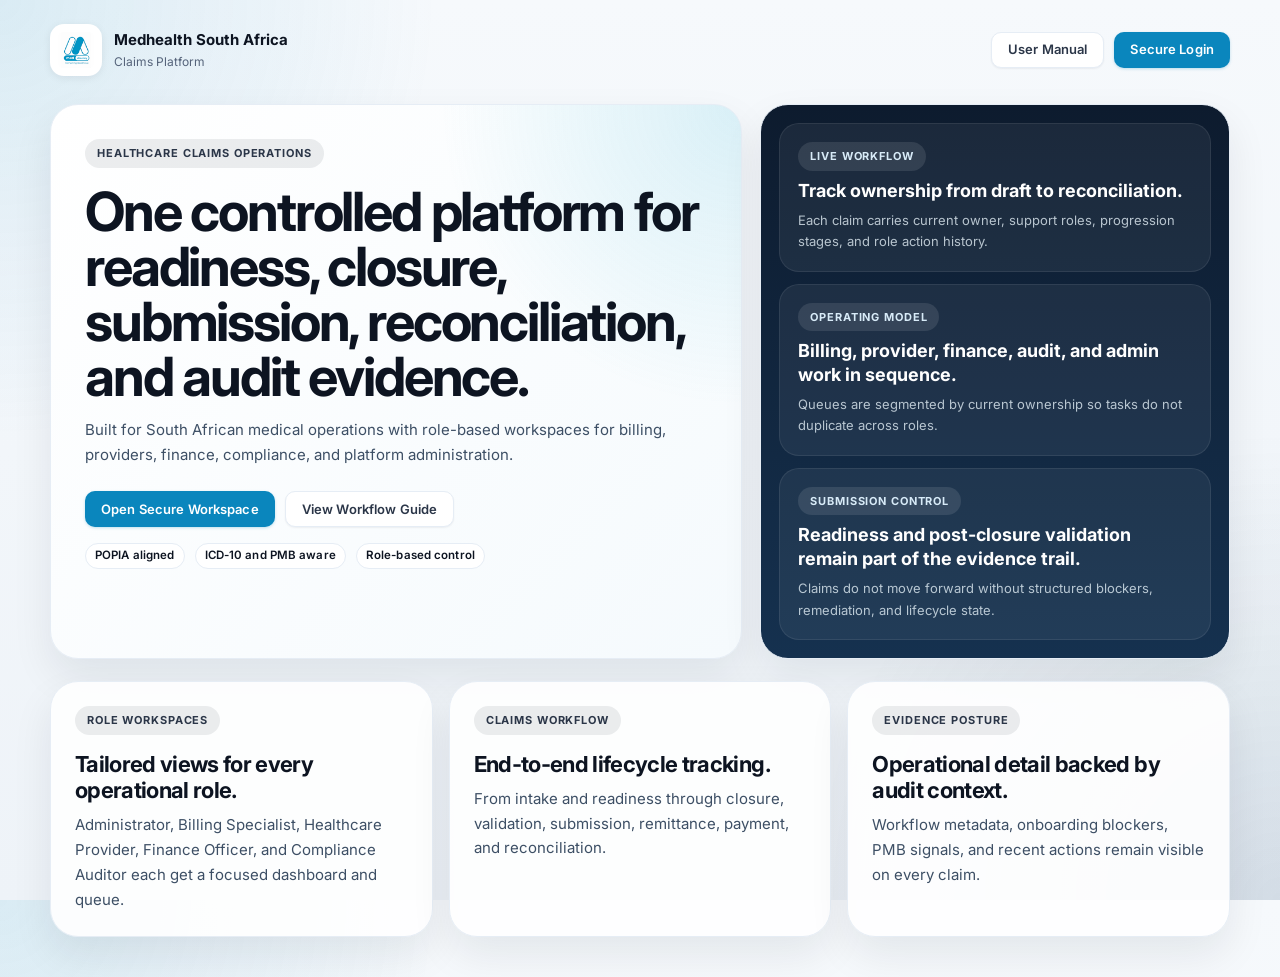
==== commit 5e1fd269: "feat: enhance claim workflow metadata and dashboard ownership features - Implemented role action his" ====
--- a/medhealth-ui/index.html
+++ b/medhealth-ui/index.html
@@ -3,121 +3,82 @@
 <head>
   <meta charset="utf-8" />
   <meta name="viewport" content="width=device-width, initial-scale=1" />
-  <title>MedHealth Billing Platform</title>
+  <title>Medhealth South Africa | Claims Platform</title>
   <link rel="stylesheet" href="css/styles.css" />
 </head>
-<body>
-  <div class="login-wrap">
-    <div class="login">
-      <div class="hero">
-        <div>
-          <img class="logo" src="assets/MedhealthLogo.png" alt="MedHealth" />
-          <h1>Billing &amp; Rules Engine Platform</h1>
-          <p>Role-based operational cockpit for readiness, closure, validation, submission, remittance and audit evidence.</p>
-        </div>
-        <div class="hero-badges">
-          <div class="hero-badge">
-            <span class="hero-badge-icon">🔐</span>
-            <div class="hero-badge-text">
-              <span class="hero-badge-title">RBAC Enforced</span>
-              <span class="hero-badge-sub">Server-side role and permission checks</span>
-            </div>
+<body class="marketing-page">
+  <div class="marketing-shell">
+    <header class="marketing-topbar">
+      <a class="marketing-brand" href="index.html">
+        <img src="assets/MedhealthLogo.png" alt="Medhealth South Africa" />
+        <span>
+          <strong>Medhealth South Africa</strong>
+          <em>Claims Platform</em>
+        </span>
+      </a>
+      <nav class="marketing-actions">
+        <a class="btn secondary" href="manual.html">User Manual</a>
+        <a class="btn" href="login.html">Secure Login</a>
+      </nav>
+    </header>
+
+    <main class="marketing-main">
+      <section class="marketing-hero">
+        <div class="marketing-copy">
+          <span class="marketing-kicker">Healthcare claims operations</span>
+          <h1>One controlled platform for readiness, closure, submission, reconciliation, and audit evidence.</h1>
+          <p>
+            Built for South African medical operations with role-based workspaces for billing, providers,
+            finance, compliance, and platform administration.
+          </p>
+          <div class="marketing-cta-row">
+            <a class="btn" href="login.html">Open Secure Workspace</a>
+            <a class="btn secondary" href="manual.html">View Workflow Guide</a>
           </div>
-          <div class="hero-badge">
-            <span class="hero-badge-icon">🏥</span>
-            <div class="hero-badge-text">
-              <span class="hero-badge-title">SA Medical Schemes</span>
-              <span class="hero-badge-sub">Discovery, GEMS, Bonitas, Momentum, Fedhealth</span>
-            </div>
-          </div>
-          <div class="hero-badge">
-            <span class="hero-badge-icon">📋</span>
-            <div class="hero-badge-text">
-              <span class="hero-badge-title">PMB / ICD-10 Validated</span>
-              <span class="hero-badge-sub">Prescribed Minimum Benefits rules engine</span>
-            </div>
+          <div class="marketing-proof">
+            <span class="chip">POPIA aligned</span>
+            <span class="chip">ICD-10 and PMB aware</span>
+            <span class="chip">Role-based control</span>
           </div>
         </div>
-      </div>
 
-      <div class="form">
-        <div class="form-header">
-          <h2>Welcome back</h2>
-          <p>Sign in to your billing workspace</p>
+        <div class="marketing-panel">
+          <article class="marketing-highlight">
+            <span class="marketing-highlight-label">Live workflow</span>
+            <strong>Track ownership from draft to reconciliation.</strong>
+            <p>Each claim carries current owner, support roles, progression stages, and role action history.</p>
+          </article>
+          <article class="marketing-highlight">
+            <span class="marketing-highlight-label">Operating model</span>
+            <strong>Billing, provider, finance, audit, and admin work in sequence.</strong>
+            <p>Queues are segmented by current ownership so tasks do not duplicate across roles.</p>
+          </article>
+          <article class="marketing-highlight">
+            <span class="marketing-highlight-label">Submission control</span>
+            <strong>Readiness and post-closure validation remain part of the evidence trail.</strong>
+            <p>Claims do not move forward without structured blockers, remediation, and lifecycle state.</p>
+          </article>
         </div>
+      </section>
 
-        <div class="field">
-          <div class="label">Role</div>
-          <select id="role" class="input">
-            <option>Administrator</option>
-            <option selected>Billing Specialist</option>
-            <option>Healthcare Provider</option>
-            <option>Finance Officer</option>
-            <option>Compliance Auditor</option>
-          </select>
-        </div>
-
-        <div class="field">
-          <div class="label">Username</div>
-          <input id="user" class="input" placeholder="e.g. admin" autocomplete="username" />
-        </div>
-
-        <div class="field">
-          <div class="label">Password</div>
-          <input type="password" id="pass" class="input" placeholder="••••••••" autocomplete="current-password" />
-        </div>
-
-        <button class="btn" id="login" style="width:100%;height:40px;font-size:14px;">Continue</button>
-
-        <div id="login-error" class="login-error"></div>
-
-        <div class="login-hint">
-          Default credentials: <strong>admin</strong> / admin123 &nbsp;·&nbsp;
-          <strong>demo.user</strong> / password123<br />
-          <span style="color:var(--ink-400);">Select <strong>Administrator</strong> to access the full navigation.</span>
-        </div>
-
-        <div style="margin-top:14px;">
-          <a class="btn secondary" href="manual.html" style="width:100%;justify-content:center;">Open User Manual</a>
-        </div>
-      </div>
-    </div>
+      <section class="marketing-grid">
+        <article class="marketing-card">
+          <span class="marketing-card-eyebrow">Role workspaces</span>
+          <h2>Tailored views for every operational role.</h2>
+          <p>Administrator, Billing Specialist, Healthcare Provider, Finance Officer, and Compliance Auditor each get a focused dashboard and queue.</p>
+        </article>
+        <article class="marketing-card">
+          <span class="marketing-card-eyebrow">Claims workflow</span>
+          <h2>End-to-end lifecycle tracking.</h2>
+          <p>From intake and readiness through closure, validation, submission, remittance, payment, and reconciliation.</p>
+        </article>
+        <article class="marketing-card">
+          <span class="marketing-card-eyebrow">Evidence posture</span>
+          <h2>Operational detail backed by audit context.</h2>
+          <p>Workflow metadata, onboarding blockers, PMB signals, and recent actions remain visible on every claim.</p>
+        </article>
+      </section>
+    </main>
   </div>
-
-  <script src="js/api-client.js"></script>
-  <script>
-    function showLoginError(msg) {
-      const el = document.getElementById("login-error");
-      if (el) { el.textContent = msg; el.classList.add("visible"); }
-    }
-    function clearLoginError() {
-      const el = document.getElementById("login-error");
-      if (el) { el.classList.remove("visible"); el.textContent = ""; }
-    }
-
-    document.getElementById("login").addEventListener("click", async () => {
-      const username = document.getElementById("user").value.trim();
-      const password = document.getElementById("pass").value;
-      const role = document.getElementById("role").value;
-      const loginBtn = document.getElementById("login");
-      clearLoginError();
-      if (!username || !password) { showLoginError("Please enter your username and password."); return; }
-      loginBtn.disabled = true;
-      loginBtn.classList.add("loading");
-      try {
-        const response = await window.api.login(username, password, role);
-        localStorage.setItem("role", response.role);
-        location.href = "dashboard.html";
-      } catch (error) {
-        showLoginError("Sign-in failed: " + error.message);
-        loginBtn.disabled = false;
-        loginBtn.classList.remove("loading");
-      }
-    });
-
-    document.getElementById("pass").addEventListener("keydown", e => {
-      if (e.key === "Enter") document.getElementById("login").click();
-    });
-  </script>
 </body>
 </html>
--- a/medhealth-ui/css/styles.css
+++ b/medhealth-ui/css/styles.css
@@ -37,6 +37,8 @@
   grid-template-columns: 240px 1fr;
   height: 100vh;
   overflow: hidden;
+  position: relative;
+  transition: grid-template-columns var(--transition-slow);
 }
 
 /* ═══════════════════════════════════════════════════════
@@ -49,6 +51,27 @@
   flex-direction: column;
   overflow: hidden;
   border-right: 1px solid rgba(255,255,255,0.04);
+  width: 240px;
+  min-width: 0;
+  position: relative;
+  transition: width var(--transition-slow), transform var(--transition-slow), box-shadow var(--transition-slow);
+}
+
+.sidebar::after {
+  content: "";
+  position: absolute;
+  inset: 0;
+  background:
+    radial-gradient(circle at top left, rgba(58,180,216,0.12), transparent 36%),
+    linear-gradient(180deg, rgba(255,255,255,0.02), transparent 18%, rgba(255,255,255,0.03));
+  pointer-events: none;
+}
+
+.sidebar-head {
+  display: flex;
+  align-items: stretch;
+  justify-content: space-between;
+  gap: 12px;
 }
 
 .brand {
@@ -57,6 +80,9 @@
   gap: 10px;
   padding: 18px 16px 14px;
   border-bottom: 1px solid rgba(255,255,255,0.07);
+  flex: 1;
+  position: relative;
+  z-index: 1;
 }
 .brand img {
   width: 36px; height: 36px;
@@ -101,25 +127,15 @@
   transition: background var(--transition), color var(--transition);
   position: relative;
 }
-.nav a::before {
-  content: attr(data-icon);
-  font-size: 15px;
-  width: 20px;
-  text-align: center;
-  flex-shrink: 0;
-  opacity: 0.8;
-}
 .nav a:hover {
   background: rgba(255,255,255,0.07);
   color: #fff;
 }
-.nav a:hover::before { opacity: 1; }
 .nav a.active {
   background: rgba(10,134,189,0.18);
   color: #fff;
   font-weight: 600;
 }
-.nav a.active::before { opacity: 1; }
 .nav a.active::after {
   content: '';
   position: absolute;
@@ -143,12 +159,39 @@
   letter-spacing: 0.02em;
 }
 
+.nav-link-icon,
+.sidebar-signout-icon {
+  width: 18px;
+  height: 18px;
+  display: inline-flex;
+  align-items: center;
+  justify-content: center;
+  flex-shrink: 0;
+}
+
+.nav-link-icon svg,
+.sidebar-signout-icon svg {
+  width: 18px;
+  height: 18px;
+  fill: currentColor;
+}
+
+.nav-link-label,
+.sidebar-signout-label {
+  min-width: 0;
+  overflow: hidden;
+  text-overflow: ellipsis;
+  white-space: nowrap;
+}
+
 .sidebar .footer {
   padding: 12px 14px;
   border-top: 1px solid rgba(255,255,255,0.07);
   display: flex;
   flex-direction: column;
   gap: 8px;
+  position: relative;
+  z-index: 1;
 }
 .sidebar .footer .kv {
   display: flex;
@@ -158,6 +201,13 @@
   color: rgba(200,216,232,0.5);
 }
 .sidebar .footer .kv strong { color: rgba(200,216,232,0.85); font-weight: 600; }
+
+.sidebar-signout {
+  display: inline-flex;
+  align-items: center;
+  justify-content: center;
+  gap: 8px;
+}
 
 /* ═══════════════════════════════════════════════════════
    MAIN CONTENT AREA
@@ -180,6 +230,116 @@
   justify-content: space-between;
   gap: 16px;
   flex-wrap: wrap;
+}
+
+.topbar-start,
+.cockpit-topbar-start {
+  display: flex;
+  align-items: flex-start;
+  gap: 12px;
+  min-width: 0;
+}
+
+.topbar-start .h1,
+.cockpit-topbar-start .cockpit-id {
+  min-width: 0;
+}
+
+.sidebar-toggle {
+  width: 40px;
+  height: 40px;
+  border: 1px solid var(--line-200);
+  border-radius: 14px;
+  background: rgba(255,255,255,0.9);
+  color: var(--ink-700);
+  display: inline-flex;
+  align-items: center;
+  justify-content: center;
+  cursor: pointer;
+  box-shadow: var(--shadow-xs);
+  transition: transform var(--transition), box-shadow var(--transition), background var(--transition), color var(--transition);
+  flex-shrink: 0;
+  font-size: 16px;
+  font-weight: 700;
+}
+
+.sidebar-toggle:hover {
+  background: #fff;
+  box-shadow: var(--shadow-sm);
+}
+
+.sidebar-toggle:focus-visible {
+  outline: none;
+  box-shadow: var(--focus-ring);
+}
+
+.sidebar-toggle--sidebar {
+  margin: 16px 16px 0 0;
+  background: rgba(255,255,255,0.06);
+  color: #fff;
+  border-color: rgba(255,255,255,0.08);
+}
+
+.sidebar-backdrop {
+  position: fixed;
+  inset: 0;
+  border: 0;
+  background: rgba(6,16,30,0.48);
+  backdrop-filter: blur(4px);
+  opacity: 0;
+  pointer-events: none;
+  transition: opacity var(--transition-slow);
+  z-index: 35;
+}
+
+.shell.sidebar-collapsed {
+  grid-template-columns: 82px 1fr;
+}
+
+.shell.sidebar-collapsed .sidebar {
+  width: 82px;
+}
+
+.shell.sidebar-collapsed .brand {
+  justify-content: center;
+  padding-inline: 12px;
+}
+
+.shell.sidebar-collapsed .brand .title,
+.shell.sidebar-collapsed .nav-section,
+.shell.sidebar-collapsed .sidebar .footer .kv,
+.shell.sidebar-collapsed .nav-link-label,
+.shell.sidebar-collapsed .sidebar-signout-label {
+  display: none;
+}
+
+.shell.sidebar-collapsed .nav a,
+.shell.sidebar-collapsed .sidebar-signout {
+  justify-content: center;
+  padding-inline: 0;
+}
+
+.shell.sidebar-collapsed .nav .badge {
+  position: absolute;
+  top: 4px;
+  right: 4px;
+  margin-left: 0;
+}
+
+.shell.sidebar-collapsed .sidebar .footer {
+  align-items: center;
+}
+
+.sr-only {
+  position: absolute;
+  width: 1px;
+  height: 1px;
+  padding: 0;
+  margin: -1px;
+  overflow: hidden;
+  clip: rect(0, 0, 0, 0);
+  white-space: nowrap;
+  border: 0;
 }
 .h1 { display: flex; flex-direction: column; gap: 3px; }
 .h1 h1 {
@@ -641,6 +801,190 @@
   font-size: 12px;
   color: var(--ink-600);
   line-height: 1.5;
+}
+.marketing-page {
+  min-height: 100vh;
+  background:
+    radial-gradient(circle at top left, rgba(10,134,189,0.12), transparent 28%),
+    radial-gradient(circle at bottom right, rgba(13,58,94,0.12), transparent 30%),
+    linear-gradient(180deg, #f6f9fc 0%, #eef3f8 100%);
+}
+
+.marketing-shell {
+  width: min(1180px, calc(100% - 32px));
+  margin: 0 auto;
+  padding: 24px 0 40px;
+}
+
+.marketing-topbar {
+  display: flex;
+  align-items: center;
+  justify-content: space-between;
+  gap: 16px;
+  margin-bottom: 28px;
+  flex-wrap: wrap;
+}
+
+.marketing-brand {
+  display: inline-flex;
+  align-items: center;
+  gap: 12px;
+}
+
+.marketing-brand img {
+  width: 52px;
+  height: 52px;
+  border-radius: 14px;
+  background: #fff;
+  padding: 8px;
+  box-shadow: var(--shadow-sm);
+}
+
+.marketing-brand span {
+  display: grid;
+  gap: 2px;
+}
+
+.marketing-brand strong {
+  font-size: 15px;
+  color: var(--ink-900);
+}
+
+.marketing-brand em {
+  font-style: normal;
+  font-size: 12px;
+  color: var(--ink-500);
+}
+
+.marketing-actions {
+  display: flex;
+  gap: 10px;
+  flex-wrap: wrap;
+}
+
+.marketing-main {
+  display: grid;
+  gap: 22px;
+}
+
+.marketing-hero {
+  display: grid;
+  grid-template-columns: minmax(0, 1.4fr) minmax(320px, 0.95fr);
+  gap: 18px;
+  align-items: stretch;
+}
+
+.marketing-copy,
+.marketing-panel,
+.marketing-card {
+  border: 1px solid var(--line-200);
+  border-radius: 28px;
+  background: rgba(255,255,255,0.9);
+  box-shadow: 0 18px 40px rgba(12,24,44,0.08);
+}
+
+.marketing-copy {
+  padding: 34px 34px 30px;
+  background:
+    radial-gradient(circle at top right, rgba(43,177,210,0.16), transparent 34%),
+    linear-gradient(135deg, #ffffff 0%, #f5fafd 100%);
+}
+
+.marketing-kicker,
+.marketing-card-eyebrow,
+.marketing-highlight-label {
+  display: inline-flex;
+  width: fit-content;
+  padding: 6px 12px;
+  border-radius: 999px;
+  background: rgba(13,27,46,0.08);
+  color: var(--ink-700);
+  font-size: 11px;
+  font-weight: 700;
+  letter-spacing: 0.08em;
+  text-transform: uppercase;
+}
+
+.marketing-copy h1 {
+  margin: 16px 0 14px;
+  font-size: clamp(34px, 5vw, 54px);
+  line-height: 1.02;
+  letter-spacing: -0.04em;
+  color: var(--ink-900);
+}
+
+.marketing-copy p,
+.marketing-card p,
+.marketing-highlight p {
+  margin: 0;
+  color: var(--ink-600);
+  font-size: 15px;
+  line-height: 1.65;
+}
+
+.marketing-cta-row,
+.marketing-proof {
+  display: flex;
+  gap: 10px;
+  flex-wrap: wrap;
+}
+
+.marketing-cta-row {
+  margin-top: 24px;
+}
+
+.marketing-proof {
+  margin-top: 16px;
+}
+
+.marketing-panel {
+  padding: 18px;
+  display: grid;
+  gap: 12px;
+  background: linear-gradient(180deg, #0d1b2e 0%, #15314f 100%);
+}
+
+.marketing-highlight {
+  display: grid;
+  gap: 8px;
+  padding: 18px;
+  border-radius: 20px;
+  background: rgba(255,255,255,0.06);
+  border: 1px solid rgba(255,255,255,0.08);
+}
+
+.marketing-highlight-label {
+  background: rgba(255,255,255,0.1);
+  color: #d8ebf8;
+}
+
+.marketing-highlight strong {
+  color: #fff;
+  font-size: 18px;
+  line-height: 1.3;
+}
+
+.marketing-highlight p {
+  color: rgba(232,244,251,0.76);
+  font-size: 13px;
+}
+
+.marketing-grid {
+  display: grid;
+  grid-template-columns: repeat(3, minmax(0, 1fr));
+  gap: 16px;
+}
+
+.marketing-card {
+  padding: 24px;
+}
+
+.marketing-card h2 {
+  margin: 16px 0 10px;
+  font-size: 22px;
+  line-height: 1.2;
+  letter-spacing: -0.03em;
+  color: var(--ink-900);
 }
 .manual-steps { margin: 12px 0 0; padding-left: 18px; display: grid; gap: 6px; color: var(--ink-700); font-size: 13px; line-height: 1.5; }
 .manual-note { margin-top: 12px; padding: 12px 14px; border-radius: var(--radius-sm); border: 1px solid var(--color-info-border); background: var(--color-info-bg); color: var(--ink-700); font-size: 13px; line-height: 1.5; }
@@ -831,6 +1175,10 @@
 .cockpit-id { display: flex; align-items: center; gap: 10px; flex-wrap: wrap; }
 .cockpit-member { font-size: 13px; color: var(--ink-700); }
 .cockpit-actions { display: flex; gap: 6px; align-items: center; flex-wrap: wrap; }
+.cockpit-jump-nav { display: flex; align-items: center; gap: 4px; flex-wrap: wrap; flex: 1; justify-content: center; }
+.cockpit-jump-btn { background: none; border: 1px solid var(--line-200); border-radius: 999px; padding: 3px 10px; font-size: 11px; font-weight: 500; color: var(--ink-600); cursor: pointer; transition: background var(--transition-fast), color var(--transition-fast), border-color var(--transition-fast); white-space: nowrap; }
+.cockpit-jump-btn:hover { background: var(--brand-50, #eff6ff); color: var(--brand-700, #1d4ed8); border-color: var(--brand-300, #93c5fd); }
+.cockpit-jump-btn:active { background: var(--brand-100, #dbeafe); }
 .cockpit-body { display: grid; grid-template-columns: 1.4fr 1fr; gap: 16px; align-items: start; }
 .cockpit-left  { display: flex; flex-direction: column; gap: 14px; }
 .cockpit-right { display: flex; flex-direction: column; gap: 14px; position: sticky; top: 58px; }
@@ -919,21 +1267,522 @@
 #attachments-summary-card .table { margin-top: 8px; }
 .summary-card .panel { margin-top: 4px; }
 
+.dashboard-page .main {
+  gap: 20px;
+  background:
+    radial-gradient(circle at top right, rgba(58,180,216,0.08), transparent 28%),
+    linear-gradient(180deg, #f8fbfd 0%, #f4f7fb 100%);
+}
+
+.dashboard-hero {
+  display: grid;
+  grid-template-columns: minmax(0, 1.55fr) minmax(280px, 0.95fr);
+  gap: 16px;
+}
+
+.dashboard-hero-card {
+  position: relative;
+  overflow: hidden;
+  border: 1px solid var(--line-200);
+  border-radius: 24px;
+  padding: 24px;
+  background: rgba(255,255,255,0.94);
+  box-shadow: 0 18px 40px rgba(12,24,44,0.08);
+}
+
+.dashboard-hero-card-primary {
+  background:
+    radial-gradient(circle at top right, rgba(43,177,210,0.18), transparent 32%),
+    linear-gradient(135deg, #ffffff 0%, #f4f9fc 100%);
+}
+
+.dashboard-role-badge {
+  display: inline-flex;
+  align-items: center;
+  gap: 6px;
+  padding: 6px 12px;
+  border-radius: 999px;
+  background: rgba(13,27,46,0.08);
+  color: var(--ink-700);
+  font-size: 11px;
+  font-weight: 700;
+  text-transform: uppercase;
+  letter-spacing: 0.08em;
+}
+
+.dashboard-hero-card h2 {
+  margin: 14px 0 10px;
+  font-size: 30px;
+  line-height: 1.08;
+  color: var(--ink-900);
+  letter-spacing: -0.02em;
+}
+
+.dashboard-hero-card p {
+  margin: 0;
+  color: var(--ink-600);
+  font-size: 14px;
+  max-width: 62ch;
+}
+
+.dashboard-hero-tags {
+  display: flex;
+  flex-wrap: wrap;
+  gap: 10px;
+  margin-top: 18px;
+}
+
+.dashboard-hero-tags .chip {
+  background: rgba(255,255,255,0.88);
+}
+
+.dashboard-hero-card-secondary {
+  display: grid;
+  gap: 14px;
+  align-content: start;
+  background: linear-gradient(180deg, rgba(13,27,46,0.98), rgba(18,40,70,0.96));
+  color: #e9f4fb;
+}
+
+.dashboard-hero-status {
+  display: grid;
+  gap: 6px;
+  padding: 14px 16px;
+  border-radius: 18px;
+  background: rgba(255,255,255,0.06);
+  border: 1px solid rgba(255,255,255,0.08);
+}
+
+.dashboard-hero-status span {
+  font-size: 11px;
+  font-weight: 700;
+  text-transform: uppercase;
+  letter-spacing: 0.08em;
+  color: rgba(233,244,251,0.64);
+}
+
+.dashboard-hero-status strong {
+  font-size: 16px;
+  color: #fff;
+}
+
+.dashboard-hero-accent {
+  display: grid;
+  grid-template-columns: repeat(3, 1fr);
+  gap: 10px;
+  margin-top: 8px;
+}
+
+.dashboard-hero-accent span {
+  height: 8px;
+  border-radius: 999px;
+  background: linear-gradient(90deg, rgba(255,255,255,0.2), rgba(94,205,236,0.92));
+}
+
+.dashboard-kpi-strip,
+.dashboard-focus-grid {
+  display: grid;
+  grid-template-columns: repeat(4, minmax(0, 1fr));
+  gap: 14px;
+}
+
+.dashboard-kpi-card,
+.dashboard-focus-card {
+  border-radius: 20px;
+  padding: 18px 18px 16px;
+}
+
+.dashboard-kpi-eyebrow,
+.dashboard-focus-label {
+  display: block;
+  margin-bottom: 12px;
+  color: var(--ink-500);
+  font-size: 11px;
+  font-weight: 700;
+  letter-spacing: 0.08em;
+  text-transform: uppercase;
+}
+
+.dashboard-kpi-value,
+.dashboard-focus-value {
+  display: block;
+  font-size: 30px;
+  color: var(--ink-900);
+  letter-spacing: -0.02em;
+}
+
+.dashboard-kpi-copy,
+.dashboard-focus-copy {
+  margin: 10px 0 0;
+  color: var(--ink-600);
+  font-size: 13px;
+  line-height: 1.45;
+}
+
+.dashboard-focus-card {
+  position: relative;
+  overflow: hidden;
+}
+
+.dashboard-focus-card::after {
+  content: "";
+  position: absolute;
+  inset: auto 18px 0;
+  height: 4px;
+  border-radius: 999px 999px 0 0;
+  background: var(--line-200);
+}
+
+.dashboard-focus-card[data-tone="teal"]::after { background: linear-gradient(90deg, #17b890, #53c7d3); }
+.dashboard-focus-card[data-tone="blue"]::after { background: linear-gradient(90deg, #1570ef, #53a2ff); }
+.dashboard-focus-card[data-tone="amber"]::after { background: linear-gradient(90deg, #f59e0b, #f97316); }
+.dashboard-focus-card[data-tone="slate"]::after { background: linear-gradient(90deg, #475569, #64748b); }
+
+.dashboard-flow-wrap,
+.dashboard-ownership-wrap,
+.dashboard-worklist-card,
+.dashboard-side-card {
+  border-radius: 24px;
+}
+
+.dashboard-section-head {
+  display: flex;
+  align-items: flex-start;
+  justify-content: space-between;
+  gap: 16px;
+  margin-bottom: 16px;
+}
+
+.dashboard-section-head h3 {
+  margin: 0 0 6px;
+}
+
+.dashboard-section-head .muted {
+  margin: 0;
+}
+
+.dashboard-flow {
+  display: grid;
+  grid-template-columns: repeat(5, minmax(0, 1fr));
+  gap: 12px;
+}
+
+.dashboard-flow-card {
+  display: grid;
+  gap: 10px;
+  min-height: 148px;
+  padding: 18px;
+  border-radius: 20px;
+  background: linear-gradient(180deg, #ffffff, #f8fbfd);
+  border: 1px solid var(--line-200);
+}
+
+.dashboard-flow-card.is-active {
+  border-color: rgba(21,112,239,0.35);
+  box-shadow: 0 10px 28px rgba(21,112,239,0.12);
+}
+
+.dashboard-flow-label {
+  display: flex;
+  align-items: center;
+  justify-content: space-between;
+  gap: 8px;
+  font-size: 11px;
+  font-weight: 700;
+  letter-spacing: 0.08em;
+  text-transform: uppercase;
+  color: var(--ink-500);
+}
+
+.dashboard-flow-value {
+  font-size: 30px;
+  color: var(--ink-900);
+  letter-spacing: -0.02em;
+}
+
+.dashboard-flow-role {
+  display: inline-flex;
+  align-items: center;
+  width: fit-content;
+  padding: 6px 10px;
+  border-radius: 999px;
+  background: var(--bg-50);
+  color: var(--ink-600);
+  font-size: 11px;
+  font-weight: 700;
+}
+
+.dashboard-flow-copy {
+  color: var(--ink-600);
+  font-size: 13px;
+  line-height: 1.45;
+}
+
+.dashboard-grid {
+  display: grid;
+  grid-template-columns: minmax(0, 1.75fr) minmax(280px, 0.95fr);
+  gap: 16px;
+}
+
+.dashboard-ownership-board {
+  display: grid;
+  grid-template-columns: repeat(5, minmax(0, 1fr));
+  gap: 12px;
+}
+
+.dashboard-owner-column {
+  display: grid;
+  gap: 10px;
+  align-content: start;
+  min-width: 0;
+}
+
+.dashboard-owner-head {
+  display: grid;
+  gap: 6px;
+  padding: 14px 16px;
+  border-radius: 18px;
+  background: #0f172a;
+  color: #e2edf7;
+}
+
+.dashboard-owner-head strong {
+  font-size: 15px;
+}
+
+.dashboard-owner-head span {
+  font-size: 12px;
+  color: rgba(226, 237, 247, 0.72);
+}
+
+.dashboard-owner-list {
+  display: grid;
+  gap: 10px;
+}
+
+.dashboard-owner-card {
+  display: grid;
+  gap: 8px;
+  padding: 14px;
+  border-radius: 18px;
+  border: 1px solid var(--line-200);
+  background: linear-gradient(180deg, #ffffff, #f8fbfd);
+}
+
+.dashboard-owner-meta {
+  display: flex;
+  align-items: center;
+  justify-content: space-between;
+  gap: 8px;
+}
+
+.dashboard-owner-meta .code {
+  font-size: 12px;
+}
+
+.dashboard-owner-copy {
+  color: var(--ink-600);
+  font-size: 12px;
+  line-height: 1.45;
+}
+
+.dashboard-owner-watchers {
+  color: var(--ink-500);
+  font-size: 11px;
+}
+
+.dashboard-owner-empty {
+  padding: 14px;
+  border-radius: 18px;
+  border: 1px dashed var(--line-200);
+  color: var(--ink-400);
+  font-size: 12px;
+  background: rgba(255,255,255,0.7);
+}
+
+.dashboard-grid-main,
+.dashboard-grid-aside {
+  min-width: 0;
+}
+
+.dashboard-side-panel-body {
+  display: grid;
+  gap: 12px;
+}
+
+.dashboard-side-item {
+  display: grid;
+  gap: 6px;
+  padding: 14px 16px;
+  border: 1px solid var(--line-200);
+  border-radius: 18px;
+  background: linear-gradient(180deg, #ffffff, #f8fbfd);
+}
+
+.dashboard-side-item-label {
+  font-size: 11px;
+  font-weight: 700;
+  text-transform: uppercase;
+  letter-spacing: 0.08em;
+  color: var(--ink-500);
+}
+
+.dashboard-side-item-value {
+  font-size: 16px;
+  font-weight: 700;
+  color: var(--ink-900);
+}
+
+.dashboard-side-item-copy {
+  color: var(--ink-600);
+  font-size: 13px;
+}
+
+.dashboard-worklist-badges {
+  display: flex;
+  flex-wrap: wrap;
+  gap: 6px;
+  margin-top: 8px;
+}
+
+.dashboard-empty-row {
+  text-align: center;
+  color: var(--ink-400);
+  padding: 16px 0;
+}
+
+.role-history {
+  display: grid;
+  gap: 10px;
+}
+
+.role-item {
+  display: grid;
+  gap: 4px;
+  padding: 10px 12px;
+  border: 1px solid var(--line-200);
+  border-radius: 14px;
+  background: linear-gradient(180deg, #ffffff, #f8fbfd);
+}
+
+.role-item .label {
+  font-size: 11px;
+  font-weight: 700;
+  letter-spacing: 0.08em;
+  text-transform: uppercase;
+  color: var(--ink-500);
+}
+
+.role-item .value {
+  font-size: 13px;
+  font-weight: 600;
+  color: var(--ink-800);
+  line-height: 1.45;
+}
+
+.role-action-history,
+.state-progression {
+  display: grid;
+  gap: 10px;
+  margin-top: 12px;
+}
+
+.role-action-card,
+.state-progression-card {
+  display: grid;
+  gap: 6px;
+  padding: 12px 14px;
+  border-radius: 14px;
+  border: 1px solid var(--line-200);
+  background: linear-gradient(180deg, #ffffff, #f8fbfd);
+}
+
+.role-action-card strong,
+.state-progression-card strong {
+  font-size: 13px;
+  color: var(--ink-800);
+}
+
+.role-action-card .muted,
+.state-progression-card .muted {
+  font-size: 12px;
+}
+
+.state-progression-meta,
+.role-action-meta {
+  display: flex;
+  justify-content: space-between;
+  gap: 8px;
+  flex-wrap: wrap;
+}
+
 /* ═══════════════════════════════════════════════════════
    RESPONSIVE
 ═══════════════════════════════════════════════════════ */
 @media (max-width: 1024px) {
   .shell { grid-template-columns: 1fr; }
-  .sidebar { display: none; }
+  .sidebar {
+    position: fixed;
+    inset: 0 auto 0 0;
+    display: flex;
+    width: min(300px, 86vw);
+    z-index: 40;
+    transform: translateX(-100%);
+    box-shadow: 0 20px 56px rgba(3,10,20,0.3);
+  }
+  .shell.sidebar-open .sidebar { transform: translateX(0); }
+  .shell.sidebar-open .sidebar-backdrop {
+    opacity: 1;
+    pointer-events: auto;
+  }
+  .dashboard-hero,
+  .dashboard-grid {
+    grid-template-columns: 1fr;
+  }
+  .dashboard-kpi-strip,
+  .dashboard-focus-grid {
+    grid-template-columns: repeat(2, minmax(0, 1fr));
+  }
+  .dashboard-flow {
+    grid-template-columns: repeat(2, minmax(0, 1fr));
+  }
+  .dashboard-ownership-board {
+    grid-template-columns: repeat(2, minmax(0, 1fr));
+  }
 }
 @media (max-width: 768px) {
   .main { padding: 14px 14px 20px; }
   .grid { grid-template-columns: repeat(6, 1fr); }
   .login { grid-template-columns: 1fr; }
   .hero { display: none; }
+  .marketing-shell { width: min(100% - 20px, 1180px); }
+  .marketing-hero,
+  .marketing-grid { grid-template-columns: 1fr; }
+  .marketing-copy,
+  .marketing-panel,
+  .marketing-card { border-radius: 20px; }
+  .marketing-copy { padding: 24px 22px; }
   .split { grid-template-columns: 1fr; }
   .pill input { min-width: 140px; }
   .cockpit-header { margin: -14px -14px 12px; padding: 8px 14px; }
+  .dashboard-kpi-strip,
+  .dashboard-focus-grid,
+  .dashboard-flow,
+  .dashboard-ownership-board {
+    grid-template-columns: 1fr;
+  }
+  .dashboard-hero-card,
+  .dashboard-kpi-card,
+  .dashboard-focus-card,
+  .dashboard-flow-card,
+  .dashboard-worklist-card,
+  .dashboard-side-card {
+    border-radius: 18px;
+  }
+  .topbar-start,
+  .cockpit-topbar-start {
+    width: 100%;
+  }
 }
 
 /* ═══════════════════════════════════════════════════════
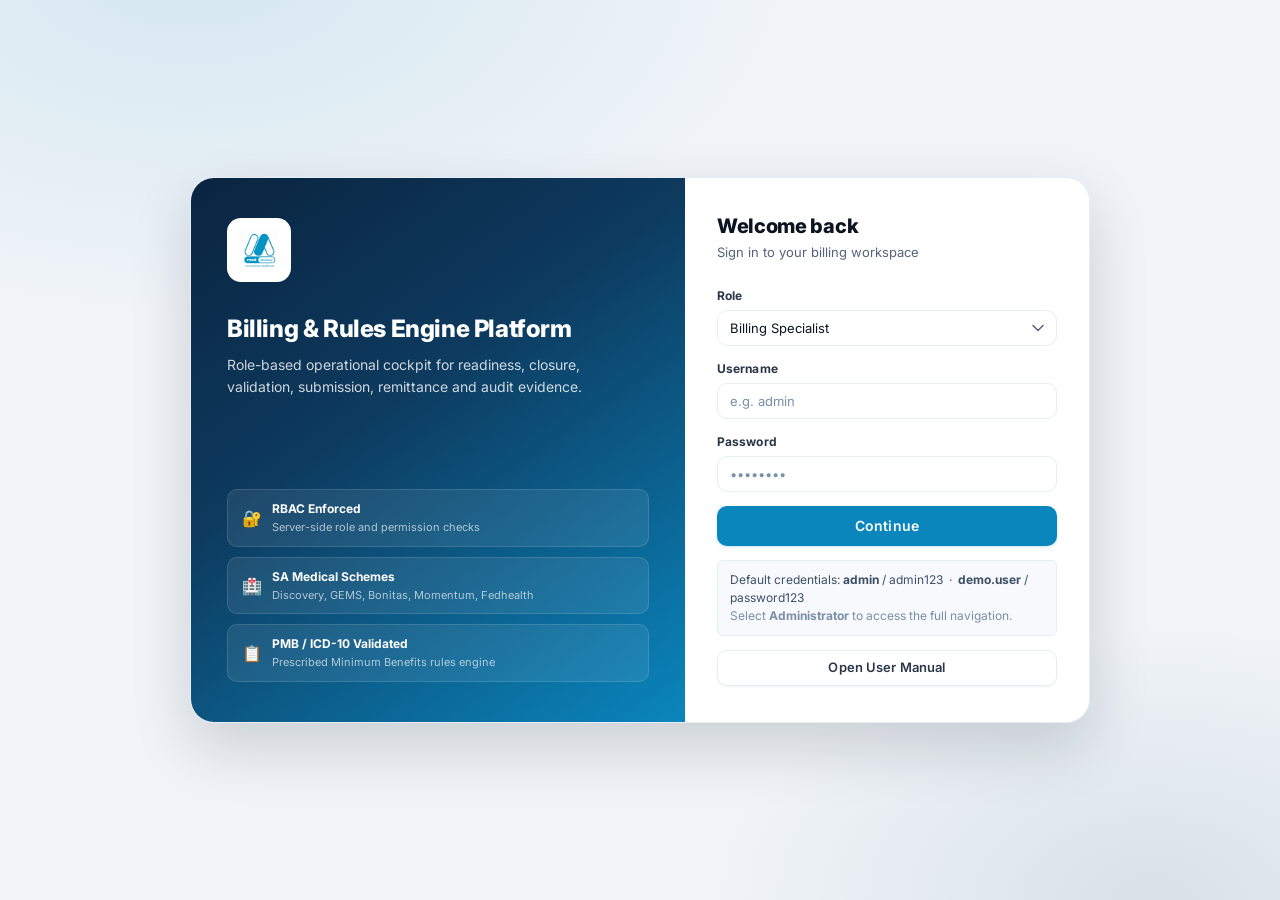
==== commit 0945d632: "fix: remove all AI badges/icons from UI Removed AI chip labels from ICD-10 search label, dropdown re" ====
--- a/medhealth-ui/index.html
+++ b/medhealth-ui/index.html
@@ -3,82 +3,122 @@
 <head>
   <meta charset="utf-8" />
   <meta name="viewport" content="width=device-width, initial-scale=1" />
-  <title>Medhealth South Africa | Claims Platform</title>
+  <meta name="medhealth-api-base" content="https://nokia-button-mac-average.trycloudflare.com/api" />
+  <title>MedHealth Billing Platform</title>
   <link rel="stylesheet" href="css/styles.css" />
 </head>
-<body class="marketing-page">
-  <div class="marketing-shell">
-    <header class="marketing-topbar">
-      <a class="marketing-brand" href="index.html">
-        <img src="assets/MedhealthLogo.png" alt="Medhealth South Africa" />
-        <span>
-          <strong>Medhealth South Africa</strong>
-          <em>Claims Platform</em>
-        </span>
-      </a>
-      <nav class="marketing-actions">
-        <a class="btn secondary" href="manual.html">User Manual</a>
-        <a class="btn" href="login.html">Secure Login</a>
-      </nav>
-    </header>
-
-    <main class="marketing-main">
-      <section class="marketing-hero">
-        <div class="marketing-copy">
-          <span class="marketing-kicker">Healthcare claims operations</span>
-          <h1>One controlled platform for readiness, closure, submission, reconciliation, and audit evidence.</h1>
-          <p>
-            Built for South African medical operations with role-based workspaces for billing, providers,
-            finance, compliance, and platform administration.
-          </p>
-          <div class="marketing-cta-row">
-            <a class="btn" href="login.html">Open Secure Workspace</a>
-            <a class="btn secondary" href="manual.html">View Workflow Guide</a>
+<body>
+  <div class="login-wrap">
+    <div class="login">
+      <div class="hero">
+        <div>
+          <img class="logo" src="assets/MedhealthLogo.png" alt="MedHealth" />
+          <h1>Billing &amp; Rules Engine Platform</h1>
+          <p>Role-based operational cockpit for readiness, closure, validation, submission, remittance and audit evidence.</p>
+        </div>
+        <div class="hero-badges">
+          <div class="hero-badge">
+            <span class="hero-badge-icon">🔐</span>
+            <div class="hero-badge-text">
+              <span class="hero-badge-title">RBAC Enforced</span>
+              <span class="hero-badge-sub">Server-side role and permission checks</span>
+            </div>
           </div>
-          <div class="marketing-proof">
-            <span class="chip">POPIA aligned</span>
-            <span class="chip">ICD-10 and PMB aware</span>
-            <span class="chip">Role-based control</span>
+          <div class="hero-badge">
+            <span class="hero-badge-icon">🏥</span>
+            <div class="hero-badge-text">
+              <span class="hero-badge-title">SA Medical Schemes</span>
+              <span class="hero-badge-sub">Discovery, GEMS, Bonitas, Momentum, Fedhealth</span>
+            </div>
+          </div>
+          <div class="hero-badge">
+            <span class="hero-badge-icon">📋</span>
+            <div class="hero-badge-text">
+              <span class="hero-badge-title">PMB / ICD-10 Validated</span>
+              <span class="hero-badge-sub">Prescribed Minimum Benefits rules engine</span>
+            </div>
           </div>
         </div>
+      </div>
 
-        <div class="marketing-panel">
-          <article class="marketing-highlight">
-            <span class="marketing-highlight-label">Live workflow</span>
-            <strong>Track ownership from draft to reconciliation.</strong>
-            <p>Each claim carries current owner, support roles, progression stages, and role action history.</p>
-          </article>
-          <article class="marketing-highlight">
-            <span class="marketing-highlight-label">Operating model</span>
-            <strong>Billing, provider, finance, audit, and admin work in sequence.</strong>
-            <p>Queues are segmented by current ownership so tasks do not duplicate across roles.</p>
-          </article>
-          <article class="marketing-highlight">
-            <span class="marketing-highlight-label">Submission control</span>
-            <strong>Readiness and post-closure validation remain part of the evidence trail.</strong>
-            <p>Claims do not move forward without structured blockers, remediation, and lifecycle state.</p>
-          </article>
+      <div class="form">
+        <div class="form-header">
+          <h2>Welcome back</h2>
+          <p>Sign in to your billing workspace</p>
         </div>
-      </section>
 
-      <section class="marketing-grid">
-        <article class="marketing-card">
-          <span class="marketing-card-eyebrow">Role workspaces</span>
-          <h2>Tailored views for every operational role.</h2>
-          <p>Administrator, Billing Specialist, Healthcare Provider, Finance Officer, and Compliance Auditor each get a focused dashboard and queue.</p>
-        </article>
-        <article class="marketing-card">
-          <span class="marketing-card-eyebrow">Claims workflow</span>
-          <h2>End-to-end lifecycle tracking.</h2>
-          <p>From intake and readiness through closure, validation, submission, remittance, payment, and reconciliation.</p>
-        </article>
-        <article class="marketing-card">
-          <span class="marketing-card-eyebrow">Evidence posture</span>
-          <h2>Operational detail backed by audit context.</h2>
-          <p>Workflow metadata, onboarding blockers, PMB signals, and recent actions remain visible on every claim.</p>
-        </article>
-      </section>
-    </main>
+        <div class="field">
+          <div class="label">Role</div>
+          <select id="role" class="input">
+            <option>Administrator</option>
+            <option selected>Billing Specialist</option>
+            <option>Healthcare Provider</option>
+            <option>Finance Officer</option>
+            <option>Compliance Auditor</option>
+          </select>
+        </div>
+
+        <div class="field">
+          <div class="label">Username</div>
+          <input id="user" class="input" placeholder="e.g. admin" autocomplete="username" />
+        </div>
+
+        <div class="field">
+          <div class="label">Password</div>
+          <input type="password" id="pass" class="input" placeholder="••••••••" autocomplete="current-password" />
+        </div>
+
+        <button class="btn" id="login" style="width:100%;height:40px;font-size:14px;">Continue</button>
+
+        <div id="login-error" class="login-error"></div>
+
+        <div class="login-hint">
+          Default credentials: <strong>admin</strong> / admin123 &nbsp;·&nbsp;
+          <strong>demo.user</strong> / password123<br />
+          <span style="color:var(--ink-400);">Select <strong>Administrator</strong> to access the full navigation.</span>
+        </div>
+
+        <div style="margin-top:14px;">
+          <a class="btn secondary" href="manual.html" style="width:100%;justify-content:center;">Open User Manual</a>
+        </div>
+      </div>
+    </div>
   </div>
+
+  <script src="js/api-client.js"></script>
+  <script>
+    function showLoginError(msg) {
+      const el = document.getElementById("login-error");
+      if (el) { el.textContent = msg; el.classList.add("visible"); }
+    }
+    function clearLoginError() {
+      const el = document.getElementById("login-error");
+      if (el) { el.classList.remove("visible"); el.textContent = ""; }
+    }
+
+    document.getElementById("login").addEventListener("click", async () => {
+      const username = document.getElementById("user").value.trim();
+      const password = document.getElementById("pass").value;
+      const role = document.getElementById("role").value;
+      const loginBtn = document.getElementById("login");
+      clearLoginError();
+      if (!username || !password) { showLoginError("Please enter your username and password."); return; }
+      loginBtn.disabled = true;
+      loginBtn.classList.add("loading");
+      try {
+        const response = await window.api.login(username, password, role);
+        localStorage.setItem("role", response.role);
+        location.href = "dashboard.html";
+      } catch (error) {
+        showLoginError("Sign-in failed: " + error.message);
+        loginBtn.disabled = false;
+        loginBtn.classList.remove("loading");
+      }
+    });
+
+    document.getElementById("pass").addEventListener("keydown", e => {
+      if (e.key === "Enter") document.getElementById("login").click();
+    });
+  </script>
 </body>
 </html>
--- a/medhealth-ui/css/styles.css
+++ b/medhealth-ui/css/styles.css
@@ -985,6 +985,323 @@
   line-height: 1.2;
   letter-spacing: -0.03em;
   color: var(--ink-900);
+}
+
+.login-page-body {
+  min-height: 100vh;
+  position: relative;
+  overflow-x: hidden;
+  background:
+    radial-gradient(circle at top left, rgba(10,134,189,0.14), transparent 24%),
+    radial-gradient(circle at bottom right, rgba(13,58,94,0.18), transparent 28%),
+    linear-gradient(180deg, #f5f8fc 0%, #eef3f8 100%);
+}
+
+.landing-orb,
+.landing-gridlines {
+  position: fixed;
+  pointer-events: none;
+}
+
+.landing-orb {
+  width: 420px;
+  height: 420px;
+  border-radius: 50%;
+  filter: blur(80px);
+  opacity: 0.42;
+  z-index: 0;
+}
+
+.landing-orb-three {
+  top: -100px;
+  right: -60px;
+  background: rgba(10,134,189,0.3);
+}
+
+.landing-orb-four {
+  left: -100px;
+  bottom: -120px;
+  background: rgba(13,58,94,0.22);
+}
+
+.landing-gridlines {
+  inset: 0;
+  z-index: 0;
+  background-image:
+    linear-gradient(rgba(13,27,46,0.04) 1px, transparent 1px),
+    linear-gradient(90deg, rgba(13,27,46,0.04) 1px, transparent 1px);
+  background-size: 42px 42px;
+  mask-image: linear-gradient(180deg, rgba(0,0,0,0.35), transparent 78%);
+}
+
+.login-page-shell {
+  position: relative;
+  z-index: 1;
+  width: min(1200px, calc(100% - 32px));
+  min-height: 100vh;
+  margin: 0 auto;
+  padding: 28px 0;
+  display: grid;
+  grid-template-columns: minmax(320px, 0.92fr) minmax(0, 1.08fr);
+  gap: 18px;
+  align-items: stretch;
+}
+
+.login-page-shell-elite {
+  align-items: center;
+}
+
+.login-showcase,
+.login-workspace {
+  min-width: 0;
+}
+
+.login-showcase-card,
+.login-panel-modern,
+.seeded-access {
+  border: 1px solid var(--line-200);
+  box-shadow: 0 18px 40px rgba(12,24,44,0.08);
+}
+
+.login-showcase-card {
+  height: 100%;
+  border-radius: 30px;
+  padding: 28px;
+  background: linear-gradient(180deg, rgba(13,27,46,0.98), rgba(18,40,70,0.96));
+  color: #edf6fb;
+  display: grid;
+  align-content: start;
+  gap: 18px;
+}
+
+.login-showcase-card .logo {
+  width: 68px;
+  height: 68px;
+  border-radius: 18px;
+  background: #fff;
+  padding: 10px;
+  box-shadow: 0 12px 26px rgba(6,16,30,0.24);
+}
+
+.login-back-link {
+  color: rgba(237,246,251,0.78);
+  font-size: 13px;
+  font-weight: 600;
+}
+
+.login-back-link:hover {
+  color: #fff;
+}
+
+.landing-kicker {
+  display: inline-flex;
+  width: fit-content;
+  padding: 6px 12px;
+  border-radius: 999px;
+  background: rgba(255,255,255,0.1);
+  color: #d9edf9;
+  font-size: 11px;
+  font-weight: 700;
+  letter-spacing: 0.08em;
+  text-transform: uppercase;
+}
+
+.login-showcase-card h1 {
+  margin: 0;
+  font-size: clamp(32px, 4vw, 46px);
+  line-height: 1.04;
+  letter-spacing: -0.04em;
+  color: #fff;
+}
+
+.login-showcase-card p {
+  margin: 0;
+  color: rgba(237,246,251,0.76);
+  font-size: 15px;
+  line-height: 1.65;
+}
+
+.login-trust-strip {
+  display: flex;
+  flex-wrap: wrap;
+  gap: 10px;
+}
+
+.login-trust-strip span {
+  display: inline-flex;
+  align-items: center;
+  padding: 7px 11px;
+  border-radius: 999px;
+  background: rgba(255,255,255,0.08);
+  border: 1px solid rgba(255,255,255,0.08);
+  color: #d9edf9;
+  font-size: 11px;
+  font-weight: 700;
+  letter-spacing: 0.06em;
+  text-transform: uppercase;
+}
+
+.login-workspace {
+  display: flex;
+  align-items: center;
+}
+
+.login-panel-modern {
+  width: 100%;
+  border-radius: 30px;
+  padding: 30px;
+  background:
+    radial-gradient(circle at top right, rgba(43,177,210,0.12), transparent 30%),
+    linear-gradient(180deg, rgba(255,255,255,0.97), rgba(247,250,253,0.95));
+}
+
+.login-panel-head {
+  display: grid;
+  gap: 8px;
+  margin-bottom: 22px;
+}
+
+.login-panel-head > span {
+  color: var(--ink-500);
+  font-size: 11px;
+  font-weight: 700;
+  letter-spacing: 0.08em;
+  text-transform: uppercase;
+}
+
+.login-panel-head h2 {
+  margin: 0;
+  font-size: 32px;
+  line-height: 1.05;
+  letter-spacing: -0.04em;
+  color: var(--ink-900);
+}
+
+.login-panel-head p {
+  margin: 0;
+  color: var(--ink-600);
+  font-size: 14px;
+}
+
+.login-role-directory {
+  display: grid;
+  grid-template-columns: repeat(3, minmax(0, 1fr));
+  gap: 10px;
+  margin-bottom: 22px;
+}
+
+.login-role-tile {
+  border: 1px solid var(--line-200);
+  background: rgba(255,255,255,0.88);
+  border-radius: 16px;
+  padding: 14px 12px;
+  text-align: left;
+  color: var(--ink-700);
+  box-shadow: var(--shadow-xs);
+  cursor: pointer;
+  transition: transform var(--transition), box-shadow var(--transition), border-color var(--transition), background var(--transition);
+}
+
+.login-role-tile strong {
+  font-size: 13px;
+  line-height: 1.3;
+}
+
+.login-role-tile:hover {
+  transform: translateY(-1px);
+  box-shadow: var(--shadow-sm);
+}
+
+.login-role-tile.is-active {
+  border-color: rgba(10,134,189,0.42);
+  background: rgba(10,134,189,0.08);
+  color: var(--brand-700);
+  box-shadow: 0 0 0 1px rgba(10,134,189,0.14) inset;
+}
+
+.login-form-grid {
+  display: grid;
+  grid-template-columns: minmax(0, 0.96fr) minmax(280px, 0.9fr);
+  gap: 16px;
+  align-items: start;
+}
+
+.login-form-stack {
+  min-width: 0;
+}
+
+.login-submit {
+  width: 100%;
+  margin-top: 6px;
+}
+
+.seeded-access {
+  border-radius: 24px;
+  padding: 18px;
+  background: linear-gradient(180deg, #0f172a 0%, #15314f 100%);
+  color: #e5f2fb;
+}
+
+.seeded-access-head {
+  display: flex;
+  align-items: center;
+  justify-content: space-between;
+  gap: 10px;
+  margin-bottom: 14px;
+}
+
+.seeded-access-head strong {
+  font-size: 15px;
+  color: #fff;
+}
+
+.seeded-access-head span {
+  color: rgba(229,242,251,0.7);
+  font-size: 12px;
+}
+
+.seeded-access-grid {
+  display: grid;
+  gap: 10px;
+}
+
+.seeded-access-card {
+  display: grid;
+  gap: 4px;
+  padding: 14px;
+  border-radius: 18px;
+  background: rgba(255,255,255,0.06);
+  border: 1px solid rgba(255,255,255,0.08);
+  cursor: pointer;
+  transition: transform var(--transition), background var(--transition), border-color var(--transition);
+}
+
+.seeded-access-card:hover {
+  transform: translateY(-1px);
+  background: rgba(255,255,255,0.1);
+}
+
+.seeded-access-card span {
+  color: rgba(229,242,251,0.72);
+  font-size: 11px;
+  font-weight: 700;
+  letter-spacing: 0.08em;
+  text-transform: uppercase;
+}
+
+.seeded-access-card strong {
+  color: #fff;
+  font-size: 15px;
+}
+
+.seeded-access-card p {
+  margin: 0;
+  color: rgba(229,242,251,0.76);
+  font-size: 12px;
+}
+
+.seeded-access-card code {
+  font-family: var(--font-mono);
 }
 .manual-steps { margin: 12px 0 0; padding-left: 18px; display: grid; gap: 6px; color: var(--ink-700); font-size: 13px; line-height: 1.5; }
 .manual-note { margin-top: 12px; padding: 12px 14px; border-radius: var(--radius-sm); border: 1px solid var(--color-info-border); background: var(--color-info-bg); color: var(--ink-700); font-size: 13px; line-height: 1.5; }
@@ -1749,6 +2066,11 @@
   .dashboard-ownership-board {
     grid-template-columns: repeat(2, minmax(0, 1fr));
   }
+  .login-page-shell,
+  .login-form-grid,
+  .login-role-directory {
+    grid-template-columns: 1fr;
+  }
 }
 @media (max-width: 768px) {
   .main { padding: 14px 14px 20px; }
@@ -1762,6 +2084,22 @@
   .marketing-panel,
   .marketing-card { border-radius: 20px; }
   .marketing-copy { padding: 24px 22px; }
+  .login-page-shell {
+    width: min(100% - 20px, 1200px);
+    padding: 18px 0 24px;
+  }
+  .login-showcase-card,
+  .login-panel-modern,
+  .seeded-access {
+    border-radius: 22px;
+  }
+  .login-showcase-card,
+  .login-panel-modern {
+    padding: 22px;
+  }
+  .login-panel-head h2 {
+    font-size: 28px;
+  }
   .split { grid-template-columns: 1fr; }
   .pill input { min-width: 140px; }
   .cockpit-header { margin: -14px -14px 12px; padding: 8px 14px; }
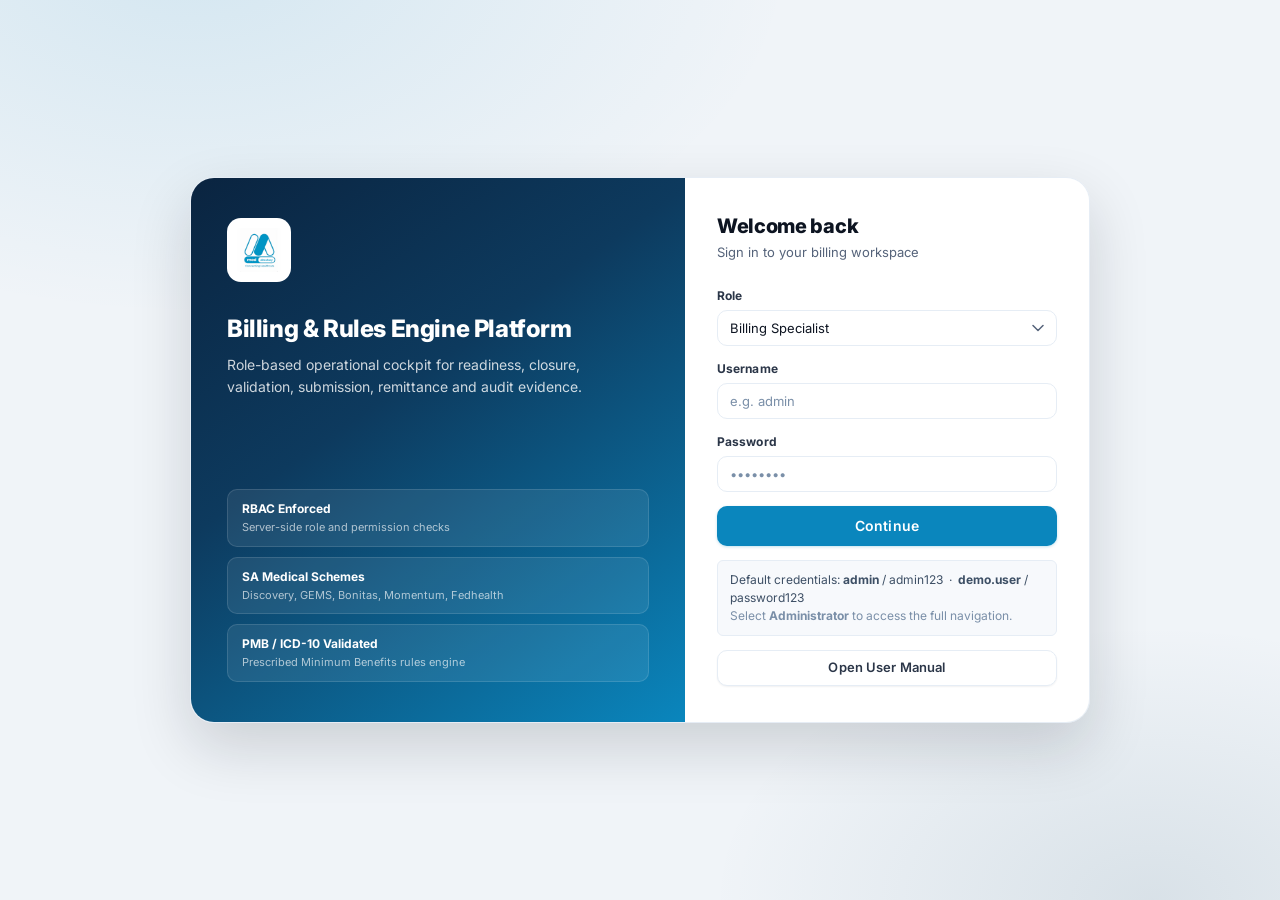
==== commit 7dbf8341: "fix: remove emoji icons from login page hero badges Co-Authored-By: Claude Sonnet 4.6 <noreply@anthr" ====
--- a/medhealth-ui/index.html
+++ b/medhealth-ui/index.html
@@ -18,21 +18,18 @@
         </div>
         <div class="hero-badges">
           <div class="hero-badge">
-            <span class="hero-badge-icon">🔐</span>
             <div class="hero-badge-text">
               <span class="hero-badge-title">RBAC Enforced</span>
               <span class="hero-badge-sub">Server-side role and permission checks</span>
             </div>
           </div>
           <div class="hero-badge">
-            <span class="hero-badge-icon">🏥</span>
             <div class="hero-badge-text">
               <span class="hero-badge-title">SA Medical Schemes</span>
               <span class="hero-badge-sub">Discovery, GEMS, Bonitas, Momentum, Fedhealth</span>
             </div>
           </div>
           <div class="hero-badge">
-            <span class="hero-badge-icon">📋</span>
             <div class="hero-badge-text">
               <span class="hero-badge-title">PMB / ICD-10 Validated</span>
               <span class="hero-badge-sub">Prescribed Minimum Benefits rules engine</span>
